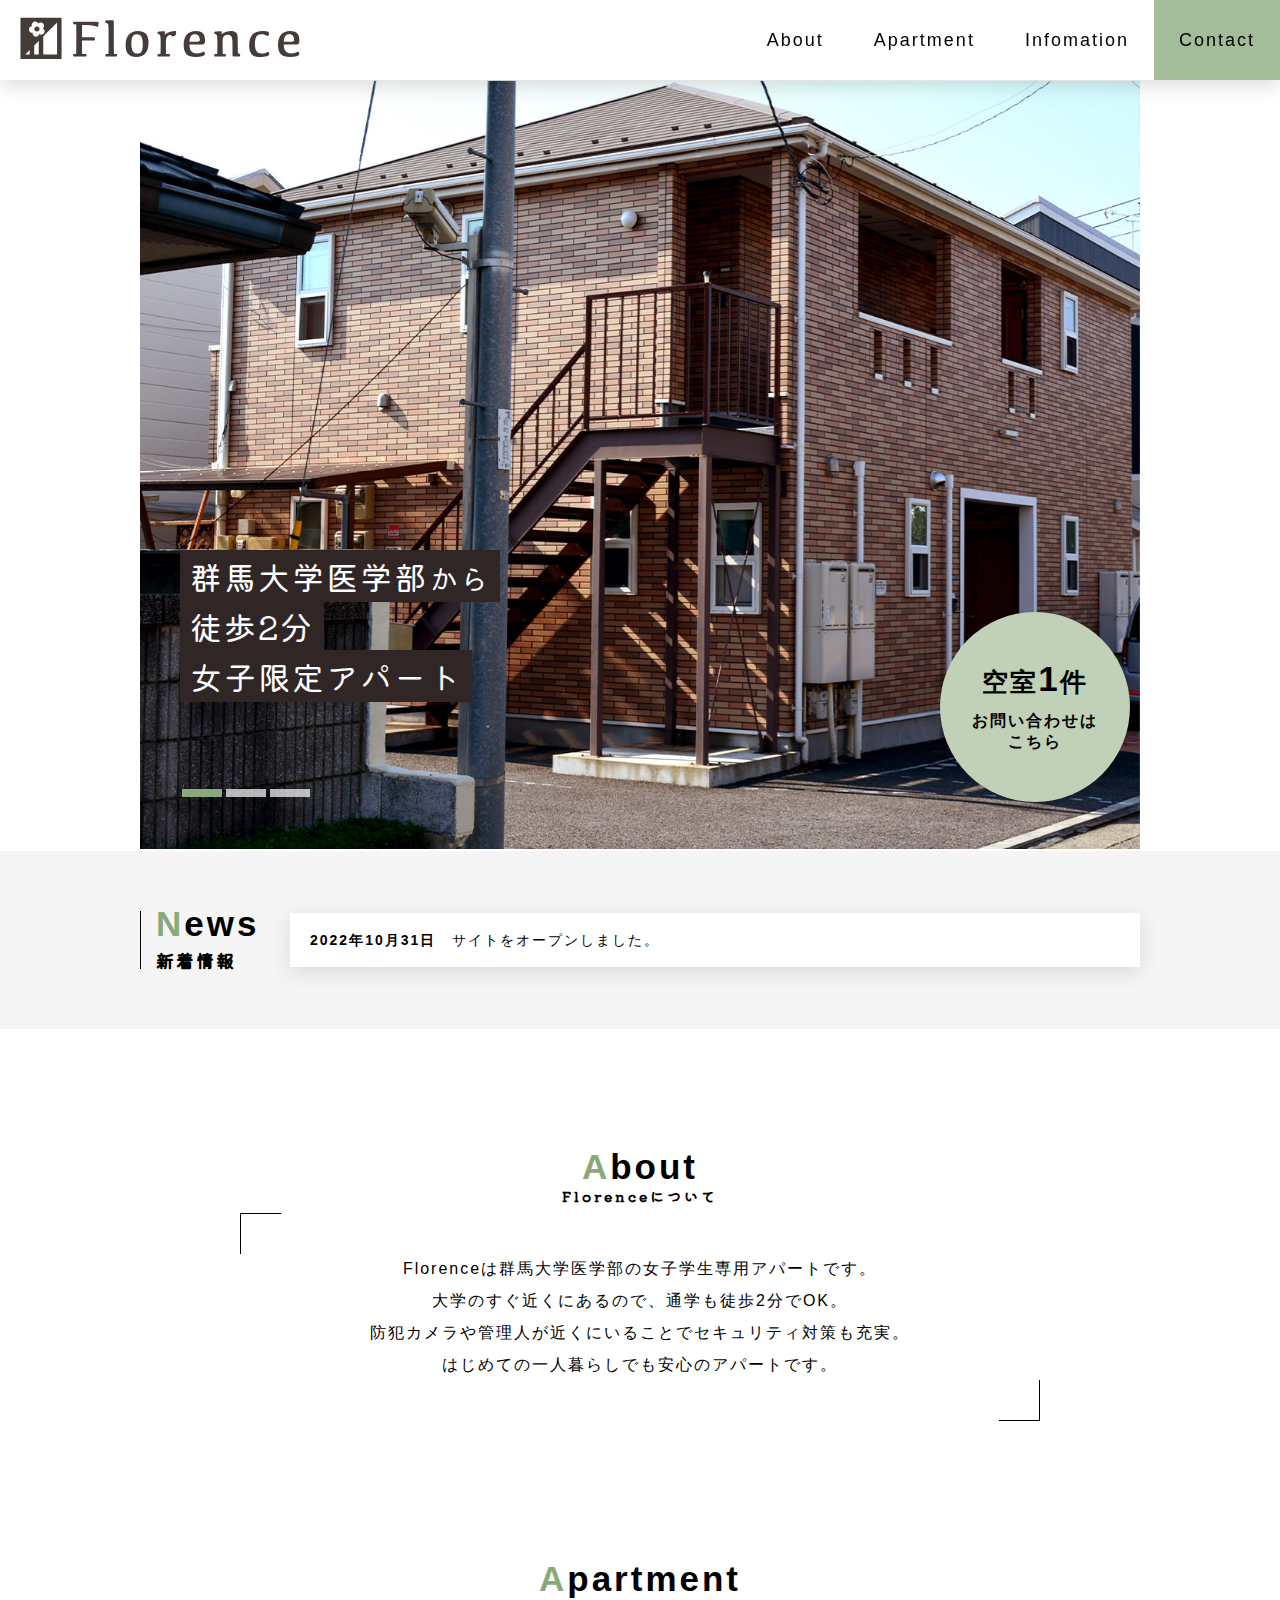
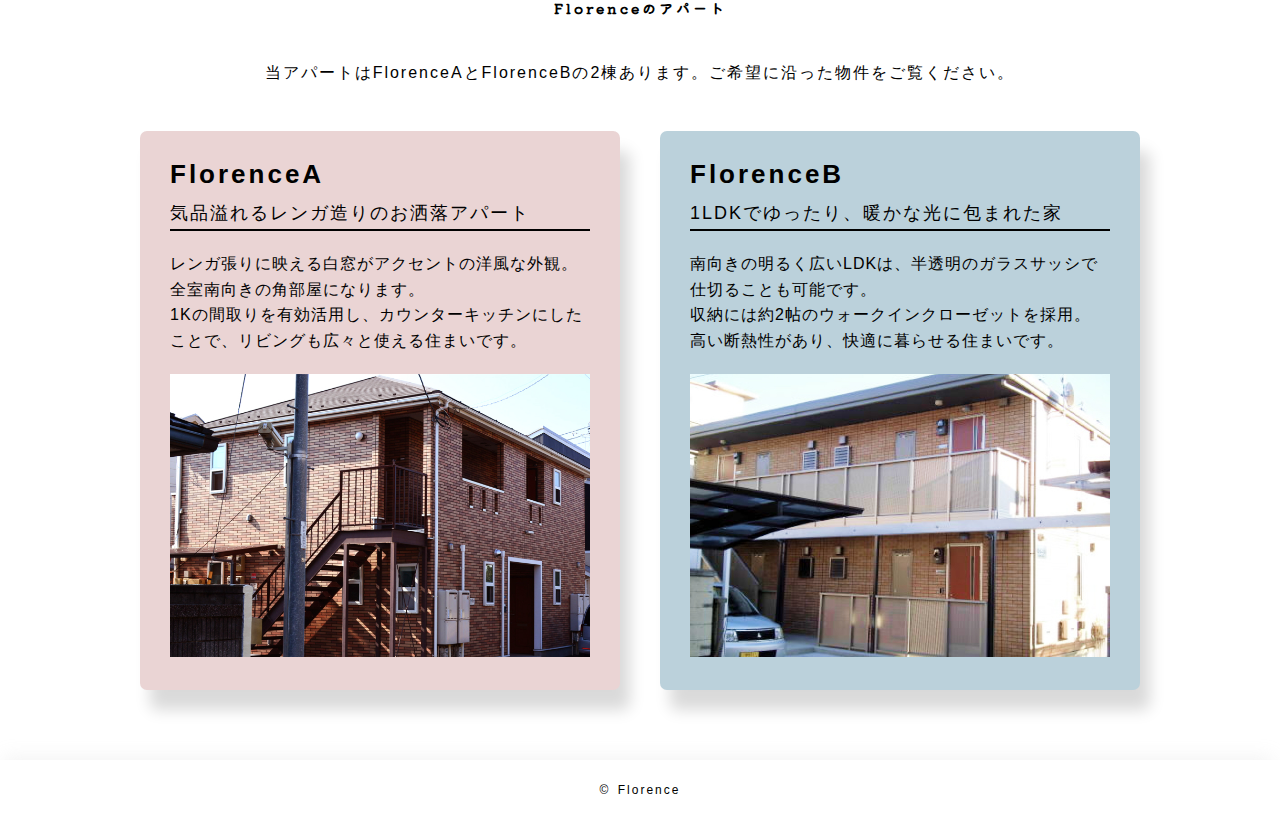
==== index.html @ a1584eed "Merge branch 'main' into issues-38_mainvisial_mobile" ====
<!DOCTYPE html>
<html lang="ja">
  <head>
    <link
      href="https://fonts.googleapis.com/css2?family=Kiwi+Maru:wght@300&display=swap"
      rel="stylesheet"
    />
    <meta charset="UTF-8" />
    <meta http-equiv="X-UA-Compatible" content="IE=edge" />
    <meta name="viewport" content="width=device-width, initial-scale=1.0" />
    <title>Florence</title>
    <link
      rel="stylesheet"
      href="https://cdn.jsdelivr.net/npm/swiper@8/swiper-bundle.min.css"
    />
    <link rel="stylesheet" href="src/css/style.css" />
  </head>

  <body>
    <header class="header">
      <div class="header__logo">
        <a href="#">
          <img
            class="header__pc-logo"
            src="src/img/Florence_logo.svg"
            alt="Florence"
          />
          <img
            class="header__mobile-logo"
            src="src/img/Florence_logo_mobile.svg"
            alt="Florence"
          />
        </a>
      </div>
      <nav class="navigation">
        <ul class="navigation__card">
          <li class="navigation__item">
            <a class="navigation__link" href="#about">About</a>
          </li>
          <li class="navigation__item">
            <a class="navigation__link" href="#apartment">Apartment</a>
          </li>
          <li class="navigation__item">
            <a class="navigation__link" href="#infomation">Infomation</a>
          </li>
          <li class="navigation__item">
            <a class="navigation__link" href="#contact">Contact</a>
          </li>
        </ul>
        <button class="navigation__button">
          <span class="navigation__button-line"></span>
          <span class="navigation__button-line"></span>
          <span class="navigation__button-line"></span>
        </button>
      </nav>
    </header>
    <div class="menu__background"></div>

    <main>
      <div class="swiper inner">
        <div class="swiper-wrapper">
          <div class="swiper-slide">
            <img src="src/img/florenceA_main.jpg" alt="" />
          </div>
          <div class="swiper-slide">
            <img src="src/img/florenceB_main.jpg" alt="" />
          </div>
          <div class="swiper-slide">
            <img src="src/img/florenceA_main2.jpg" alt="" />
          </div>
          <div class="swiper-catchphrase__wrapper">
            <p class="swiper-catchphrase">
              群馬大学医学部<span class="swiper-catchphrase__small">から</span>
            </p>
            <p class="swiper-catchphrase">徒歩2分</p>
            <p class="swiper-catchphrase">女子限定アパート</p>
          </div>
          <div class="swiper-pagination"></div>
          <div class="swiper-vacancy">
            <div class="swiper-vacancy__text">
              空室<span class="swiper-vacancy__number">1</span>件
            </div>
            <div class="swiper-vacancy__contact">
              お問い合わせは<br class="swiper-vacancy__contact--mobile" />こちら
            </div>
          </div>
        </div>
      </div>
      <div class="news">
        <div class="inner news__box">
          <div class="news-title">
            <h2 class="news-title__main">
              <span class="news-title__head">N</span>ews
            </h2>
            <h3 class="news-title__second">新着情報</h3>
          </div>
          <div class="news__card">
            <span class="news__data">2022年10月31日</span>
            <span class="news__content">サイトをオープンしました。</span>
          </div>
        </div>
      </div>
      <div class="about">
        <div class="inner">
          <div class="title">
            <h2 class="title__main">
              <span class="title__main--head">A</span>bout
            </h2>
            <h3 class="title__sub">Florenceについて</h3>
          </div>
          <div class="about__frame">
            <p class="about__lead">
              Florenceは群馬大学医学部の女子学生専用アパートです。<br />
              大学のすぐ近くにあるので、通学も徒歩2分でOK。<br />
              防犯カメラや管理人が近くにいることでセキュリティ対策も充実。<br />
              はじめての一人暮らしでも安心のアパートです。
            </p>
            <span class="about__frame-deco"></span>
            <span class="about__frame-deco"></span>
          </div>
        </div>
      </div>
      <div class="apartment">
        <div class="inner">
          <div class="title">
            <h2 class="title__main">
              <span class="title__main--head">A</span>partment
            </h2>
            <h3 class="title__sub">Florenceのアパート</h3>
          </div>
          <div class="apartment__lead">
            当アパートはFlorenceAとFlorenceBの2棟あります。ご希望に沿った物件をご覧ください。
          </div>
          <div class="apartment__wrap">
            <a class="apartment__link" href="./FlorenceA">
              <div class="apartment__card--florenceA">
                <h2 class="apartment__title">FlorenceA</h2>
                <p class="apartment__catchphrase">
                  気品溢れるレンガ造りのお洒落アパート
                </p>
                <p class="apartment__text">
                  レンガ張りに映える白窓がアクセントの洋風な外観。<br />
                  全室南向きの角部屋になります。<br />
                  1Kの間取りを有効活用し、カウンターキッチンにしたことで、リビングも広々と使える住まいです。
                </p>
                <div class="apartment__img">
                  <img src="src/img/Florence_apartmentA.jpg" alt="" />
                </div>
              </div>
            </a>
            <a class="apartment__link" href="./FlorenceB">
              <div class="apartment__card--florenceB">
                <h2 class="apartment__title">FlorenceB</h2>
                <p class="apartment__catchphrase">
                  1LDKでゆったり、暖かな光に包まれた家
                </p>
                <p class="apartment__text">
                  南向きの明るく広いLDKは、半透明のガラスサッシで仕切ることも可能です。<br />
                  収納には約2帖のウォークインクローゼットを採用。<br />
                  高い断熱性があり、快適に暮らせる住まいです。
                </p>
                <div class="apartment__img">
                  <img src="src/img/Florence_apartmentB.jpg" alt="" />
                </div>
              </div>
            </a>
          </div>
        </div>
      </div>
    </main>

    <footer class="footer">
      <p class="footer__copyright">
        <span class="footer__icon">&copy;</span>
        Florence
      </p>
    </footer>
    <script src="https://ajax.googleapis.com/ajax/libs/jquery/3.6.1/jquery.min.js"></script>
    <script src="https://cdn.jsdelivr.net/npm/swiper@8/swiper-bundle.min.js"></script>
    <script src="src/js/style.js"></script>
  </body>
</html>
---- src/css/style.css ----
abbr,address,article,aside,audio,b,blockquote,body,canvas,caption,cite,code,dd,del,details,dfn,div,dl,dt,em,fieldset,figcaption,figure,footer,form,h1,h2,h3,h4,h5,h6,header,hgroup,html,i,iframe,img,ins,kbd,label,legend,li,mark,menu,nav,object,ol,p,pre,q,samp,section,small,span,strong,sub,summary,sup,table,tbody,td,tfoot,th,thead,time,tr,ul,var,video{margin:0;padding:0;border:0;outline:0;font-size:100%;vertical-align:baseline;background:transparent}body{line-height:1}article,aside,details,figcaption,figure,footer,header,hgroup,menu,nav,section{display:block}nav ul{list-style:none}blockquote,q{quotes:none}blockquote:after,blockquote:before,q:after,q:before{content:"";content:none}a{margin:0;padding:0;font-size:100%;vertical-align:baseline;background:transparent;text-decoration:none}button{background-color:transparent;border:none;cursor:pointer;outline:none;padding:0;-webkit-appearance:none;-moz-appearance:none;appearance:none}ins{background-color:#ff9;color:#000;text-decoration:none}mark{background-color:#ff9;color:#000;font-style:italic;font-weight:bold}del{text-decoration:line-through}abbr[title],dfn[title]{border-bottom:1px dotted;cursor:help}table{border-collapse:collapse;border-spacing:0}hr{display:block;height:1px;border:0;border-top:1px solid #cccccc;margin:1em 0;padding:0}input,select{vertical-align:middle}body{font-family:"Noto Sans JP",sans-serif;letter-spacing:2px}.inner{margin-left:auto;margin-right:auto;width:1000px}@media screen and (max-width:768px){.inner{width:100%;-webkit-box-sizing:border-box;box-sizing:border-box;padding:0 15px}}.inner{margin-left:auto;margin-right:auto;width:1000px}@media screen and (max-width:768px){.inner{width:100%;-webkit-box-sizing:border-box;box-sizing:border-box;padding:0 15px}}.footer{font-family:"Roboto",sans-serif;display:-webkit-box;display:-ms-flexbox;display:flex;-webkit-box-pack:center;-ms-flex-pack:center;justify-content:center;-webkit-box-align:center;-ms-flex-align:center;align-items:center;height:60px;font-size:12px;-webkit-box-shadow:-2px -7px 20px -5px rgba(189,189,189,0.2);box-shadow:-2px -7px 20px -5px rgba(189,189,189,0.2)}.footer__copyright{background:#ffffff}.footer__icon{margin-right:2px}.header{position:sticky;top:0;z-index:9999;height:80px;width:100%;-webkit-box-shadow:0 5px 20px 0 rgba(0,0,0,0.1490196078);box-shadow:0 5px 20px 0 rgba(0,0,0,0.1490196078);background:#ffffff;display:-webkit-box;display:-ms-flexbox;display:flex;-webkit-box-align:center;-ms-flex-align:center;align-items:center;-webkit-box-pack:justify;-ms-flex-pack:justify;justify-content:space-between}.header__logo{margin-left:20px;cursor:pointer}.header__logo img{width:280px}.header__mobile-logo{display:none}@media screen and (max-width:768px){.header__pc-logo{display:none}.header__mobile-logo{display:block}.header__logo{margin-left:20px}.header__logo a{width:unset}.header__logo .header__mobile-logo{width:45px}}.navigation{height:100%}.navigation__card{height:100%;display:-webkit-box;display:-ms-flexbox;display:flex}.navigation__item:last-of-type{background:#a4bd99;-webkit-transition:all 0.3s ease;transition:all 0.3s ease}.navigation__item:last-of-type:hover{background:#7b9f6b;-webkit-transition:all 0.3s ease;transition:all 0.3s ease}.navigation__link{position:relative;color:#000000;font-family:"kefa",sans-serif;font-size:18px;height:100%;padding:0 25px;display:-webkit-box;display:-ms-flexbox;display:flex;-webkit-box-pack:center;-ms-flex-pack:center;justify-content:center;-webkit-box-align:center;-ms-flex-align:center;align-items:center}.navigation__link:last-of-type{-webkit-transition:all 0.3s ease;transition:all 0.3s ease}.navigation__link:last-of-type:after{border-bottom:1px solid #000000;content:"";position:absolute;top:58px;left:50%;-webkit-transform:translate(-50%,-50%);transform:translate(-50%,-50%);-webkit-transition:all 0.3s ease;transition:all 0.3s ease;width:0px}.navigation__link:hover:after{width:40px}@media screen and (max-width:768px){.navigation{height:unset}.navigation__button{display:block}.navigation{height:30px;margin-right:20px}.open .navigation{height:100%;width:200px}.navigation{display:block}.navigation__button-line{background:#000000;display:block;height:2px;width:30px;-webkit-transition:all 0.3s ease;transition:all 0.3s ease}.navigation__button-line:nth-of-type(2){margin-top:10px}.navigation__button-line:nth-of-type(3){margin-top:10px}.open .navigation__button-line:first-of-type{-webkit-transform:translateY(10px) rotate(-45deg);transform:translateY(10px) rotate(-45deg)}.open .navigation__button-line:nth-of-type(2){opacity:0}.open .navigation__button-line:nth-of-type(3){-webkit-transform:translateY(-13px) rotate(45deg);transform:translateY(-13px) rotate(45deg)}.navigation__card{position:fixed;top:0;right:0;background:#ffffff;display:block;-webkit-transform:translateX(100%);transform:translateX(100%);-webkit-transition:all 0.3s ease;transition:all 0.3s ease;height:100%}.open .navigation__card{-webkit-transform:translateX(0);transform:translateX(0);-webkit-transition:all 0.3s ease;transition:all 0.3s ease}.navigation__link{background:#ffffff;font-size:14px;font-weight:bold;line-height:20px;width:140px;height:50px;text-align:left}.navigation__link:last-of-type:after{display:none}.navigation__item:first-of-type{padding-top:60px}}.about{text-align:center;padding:120px 0 70px}.about__lead{font-family:"Noto Sans JP",sans-serif;font-size:16px;line-height:1.8;line-height:2;letter-spacing:2px;font-weight:300}.about__frame{position:relative;width:800px;margin:0 auto;padding:40px 0;margin-top:10px}.about__frame-deco{position:absolute;width:40px;height:40px}.about__frame-deco:first-of-type{top:0;left:0;border-top:1px solid;border-left:1px solid}.about__frame-deco:nth-of-type(2){bottom:0;right:0;border-bottom:1px solid;border-right:1px solid}.apartment{padding:70px 0}.apartment__lead{text-align:center;margin:50px 0;letter-spacing:2px}.apartment__wrap{display:-webkit-box;display:-ms-flexbox;display:flex;-webkit-box-pack:justify;-ms-flex-pack:justify;justify-content:space-between}.apartment__link{color:unset}.apartment__card{width:420px;padding:30px;border-radius:7px;-webkit-box-shadow:10px 20px 15px rgba(0,0,0,0.1490196078);box-shadow:10px 20px 15px rgba(0,0,0,0.1490196078);-webkit-transition:all 0.3s ease;transition:all 0.3s ease}.apartment__card:hover{-webkit-transform:translate(5px,5px);transform:translate(5px,5px);-webkit-box-shadow:unset;box-shadow:unset;-webkit-transition:all 0.3s ease;transition:all 0.3s ease}.apartment__card--florenceA{background:#ead4d4;width:420px;padding:30px;border-radius:7px;-webkit-box-shadow:10px 20px 15px rgba(0,0,0,0.1490196078);box-shadow:10px 20px 15px rgba(0,0,0,0.1490196078);-webkit-transition:all 0.3s ease;transition:all 0.3s ease}.apartment__card--florenceA:hover{-webkit-transform:translate(5px,5px);transform:translate(5px,5px);-webkit-box-shadow:unset;box-shadow:unset;-webkit-transition:all 0.3s ease;transition:all 0.3s ease}.apartment__card--florenceB{background:#bbd1db;width:420px;padding:30px;border-radius:7px;-webkit-box-shadow:10px 20px 15px rgba(0,0,0,0.1490196078);box-shadow:10px 20px 15px rgba(0,0,0,0.1490196078);-webkit-transition:all 0.3s ease;transition:all 0.3s ease}.apartment__card--florenceB:hover{-webkit-transform:translate(5px,5px);transform:translate(5px,5px);-webkit-box-shadow:unset;box-shadow:unset;-webkit-transition:all 0.3s ease;transition:all 0.3s ease}.apartment__title{font-family:"kefa",sans-serif;font-size:26px;letter-spacing:3px}.apartment__text{padding:20px 0;line-height:1.6;letter-spacing:1px}.apartment__catchphrase{font-size:18px;margin-top:10px;border-bottom:2px solid;line-height:2rem}.apartment__img img{width:100%}.news{background:whitesmoke;margin-top:-51px;padding:60px 0px}.news__box{display:-webkit-box;display:-ms-flexbox;display:flex;-webkit-box-align:center;-ms-flex-align:center;align-items:center;-webkit-box-pack:justify;-ms-flex-pack:justify;justify-content:space-between}.news__card{background:#ffffff;-webkit-box-shadow:0 5px 20px 0 #d9d9d9;box-shadow:0 5px 20px 0 #d9d9d9;padding:20px;width:810px;font-size:14px}.news__data{font-weight:bold}.news__content{margin-left:10px}@media screen and (max-width:768px){.news__box{-webkit-box-orient:vertical;-webkit-box-direction:normal;-ms-flex-direction:column;flex-direction:column;-webkit-box-align:unset;-ms-flex-align:unset;align-items:unset}.news__card{display:-webkit-box;display:-ms-flexbox;display:flex;-webkit-box-orient:vertical;-webkit-box-direction:normal;-ms-flex-direction:column;flex-direction:column;padding:20px;margin-top:20px;width:unset;font-size:14px}.news__content{margin-left:0px;margin-top:10px}}.news-title{border-left:1px solid}.news-title__main{font-family:"kefa",sans-serif;font-size:35px;letter-spacing:3px;margin-top:-5px;margin-left:15px}.news-title__head{color:#88a97a}.news-title__second{font-family:"Kiwi Maru",sans-serif;font-size:18px;margin-top:10px;margin-left:15px}@media screen and (max-width:768px){.news-title__main{font-size:28px}.news-title__second{font-size:16px;margin-top:5px}}.swiper-slide img{width:100%}.swiper-wrapper{margin-bottom:50px}.swiper-catchphrase{position:absolute;left:40px;font-family:"Kiwi Maru",sans-serif;font-size:32px;z-index:5;color:#ffffff;background:#312626;padding:10px}.swiper-catchphrase__small{font-size:28px;margin-left:2px}.swiper-catchphrase:first-of-type{bottom:250px}.swiper-catchphrase:nth-of-type(2){bottom:200px}.swiper-catchphrase:nth-of-type(3){bottom:150px}.swiper-pagination{position:absolute;bottom:50px!important;left:40px!important;width:unset!important}.swiper-pagination-bullet{width:40px;border-radius:0;background:#ffffff;opacity:0.7}.swiper-pagination-bullet-active{width:40px;border-radius:0;background:#88a97a;opacity:1}.swiper-pagination-bullet{margin:2px!important}@media screen and (max-width:768px){.swiper{width:100%}.swiper img{width:100%}.swiper-catchphrase{left:10px;font-size:22px}.swiper-catchphrase__small{font-size:18px}.swiper-catchphrase:first-of-type{bottom:86px}.swiper-catchphrase:nth-of-type(2){bottom:48px}.swiper-catchphrase:nth-of-type(3){bottom:10px}.swiper-pagination{bottom:-30px!important;left:10px!important}.swiper-pagination-bullet{background:#bdbdbd;opacity:0.7}.swiper-pagination-bullet-active{background:#88a97a;opacity:1}}.swiper-vacancy{font-size:26px;font-weight:700;position:absolute;bottom:50px;right:10px;width:190px;height:190px;background:#c0d1b8;border-radius:100px;z-index:5;display:-webkit-box;display:-ms-flexbox;display:flex;-webkit-box-orient:vertical;-webkit-box-direction:normal;-ms-flex-direction:column;flex-direction:column;-webkit-box-align:center;-ms-flex-align:center;align-items:center;-webkit-box-pack:center;-ms-flex-pack:center;justify-content:center;-webkit-box-sizing:border-box;box-sizing:border-box}.swiper-vacancy__number{font-size:35px}.swiper-vacancy__contact{font-size:16px;text-align:center;margin-top:15px;line-height:1.3}@media screen and (max-width:768px){.swiper-vacancy{font-size:16px;bottom:-50px;right:10px;width:120px;height:120px;padding:15px}.swiper-vacancy__number{font-size:26px}.swiper-vacancy__contact{font-size:12px;margin-top:10px}.swiper-vacancy__contact--mobile{display:none}}@media screen and (max-width:768px){.menu__background{background:rgba(0,0,0,0.5647058824);position:fixed;bottom:0;left:0;right:0;top:0;-webkit-transition:all 0.3s ease;transition:all 0.3s ease;opacity:0;z-index:10}.open.menu__background{opacity:1}}.title{font-family:"kefa",sans-serif;letter-spacing:3px;font-weight:700;text-align:center}.title__main{font-size:35px}.title__main--head{color:#88a97a}.title__sub{font-family:"Kiwi Maru",sans-serif;font-size:14px;margin-top:5px}@media screen and (max-width:768px){.title__main{font-size:28px}.title__sub{font-size:12px}}
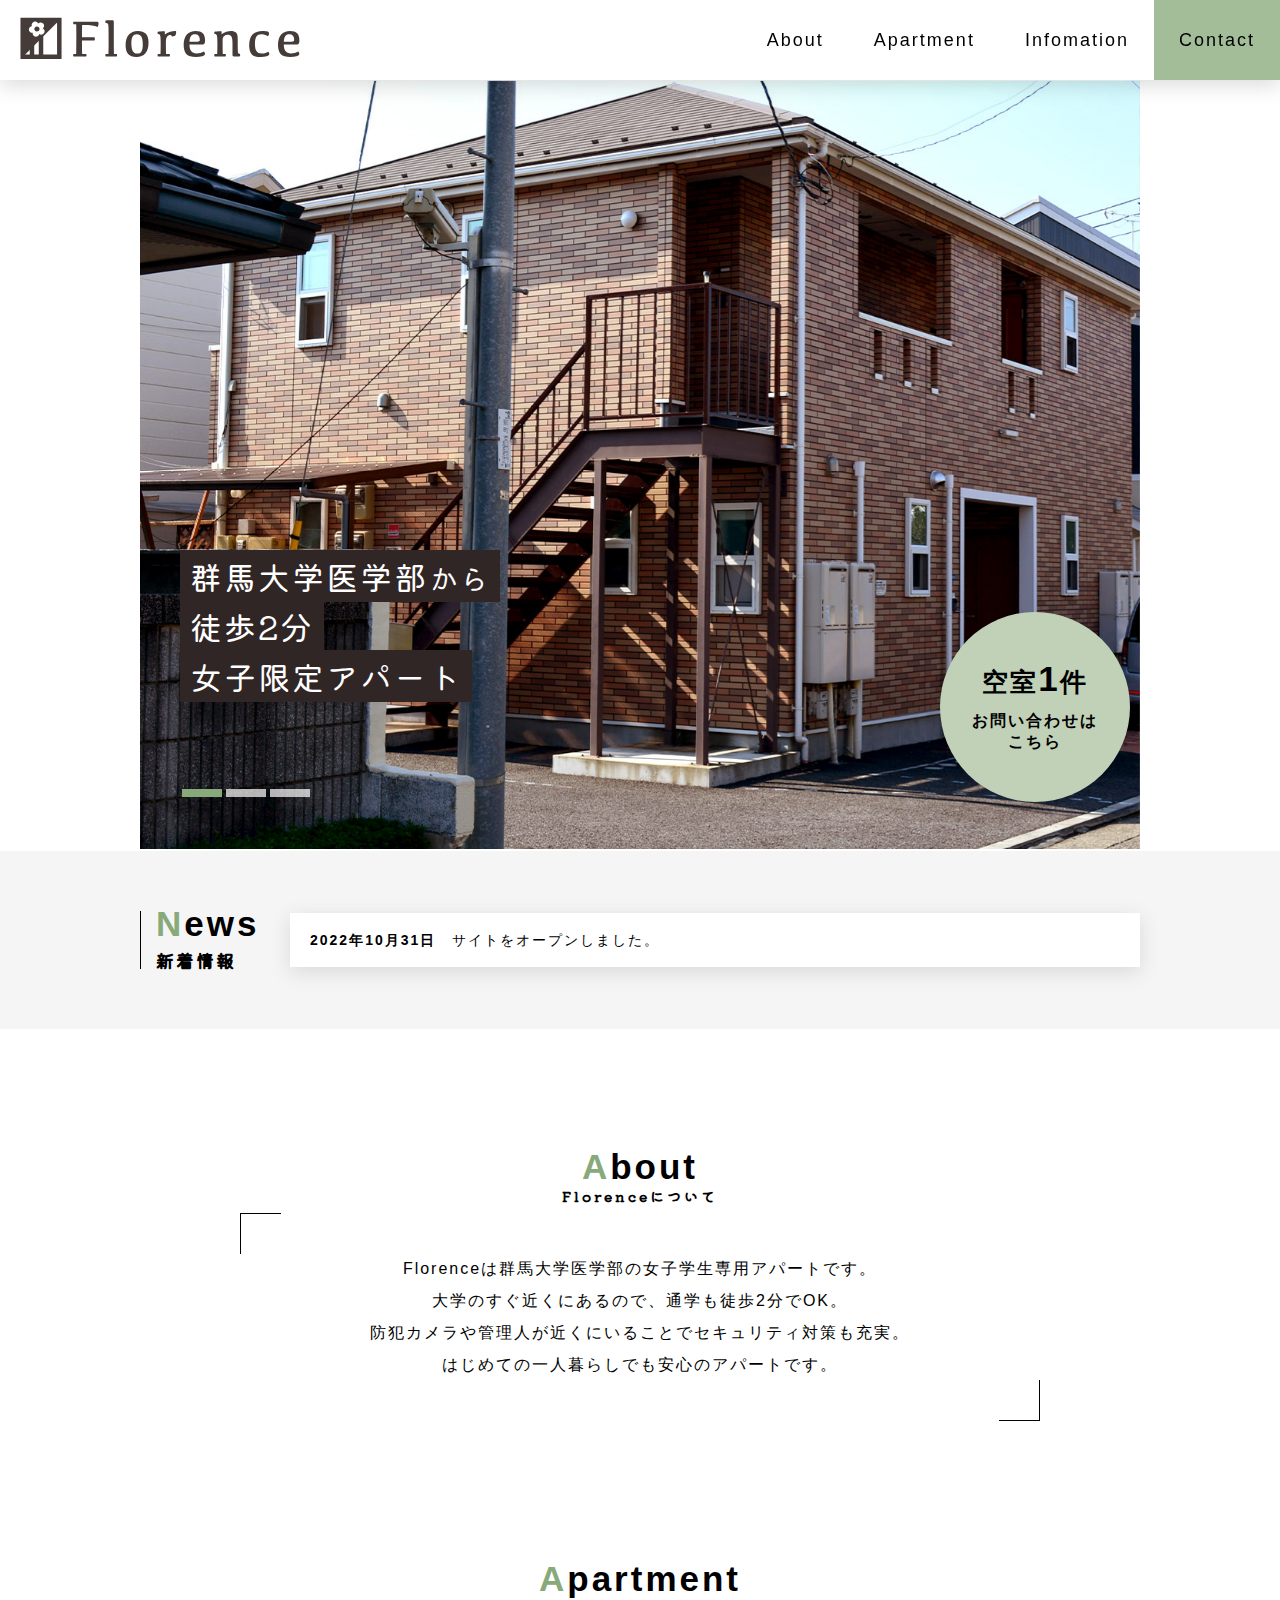
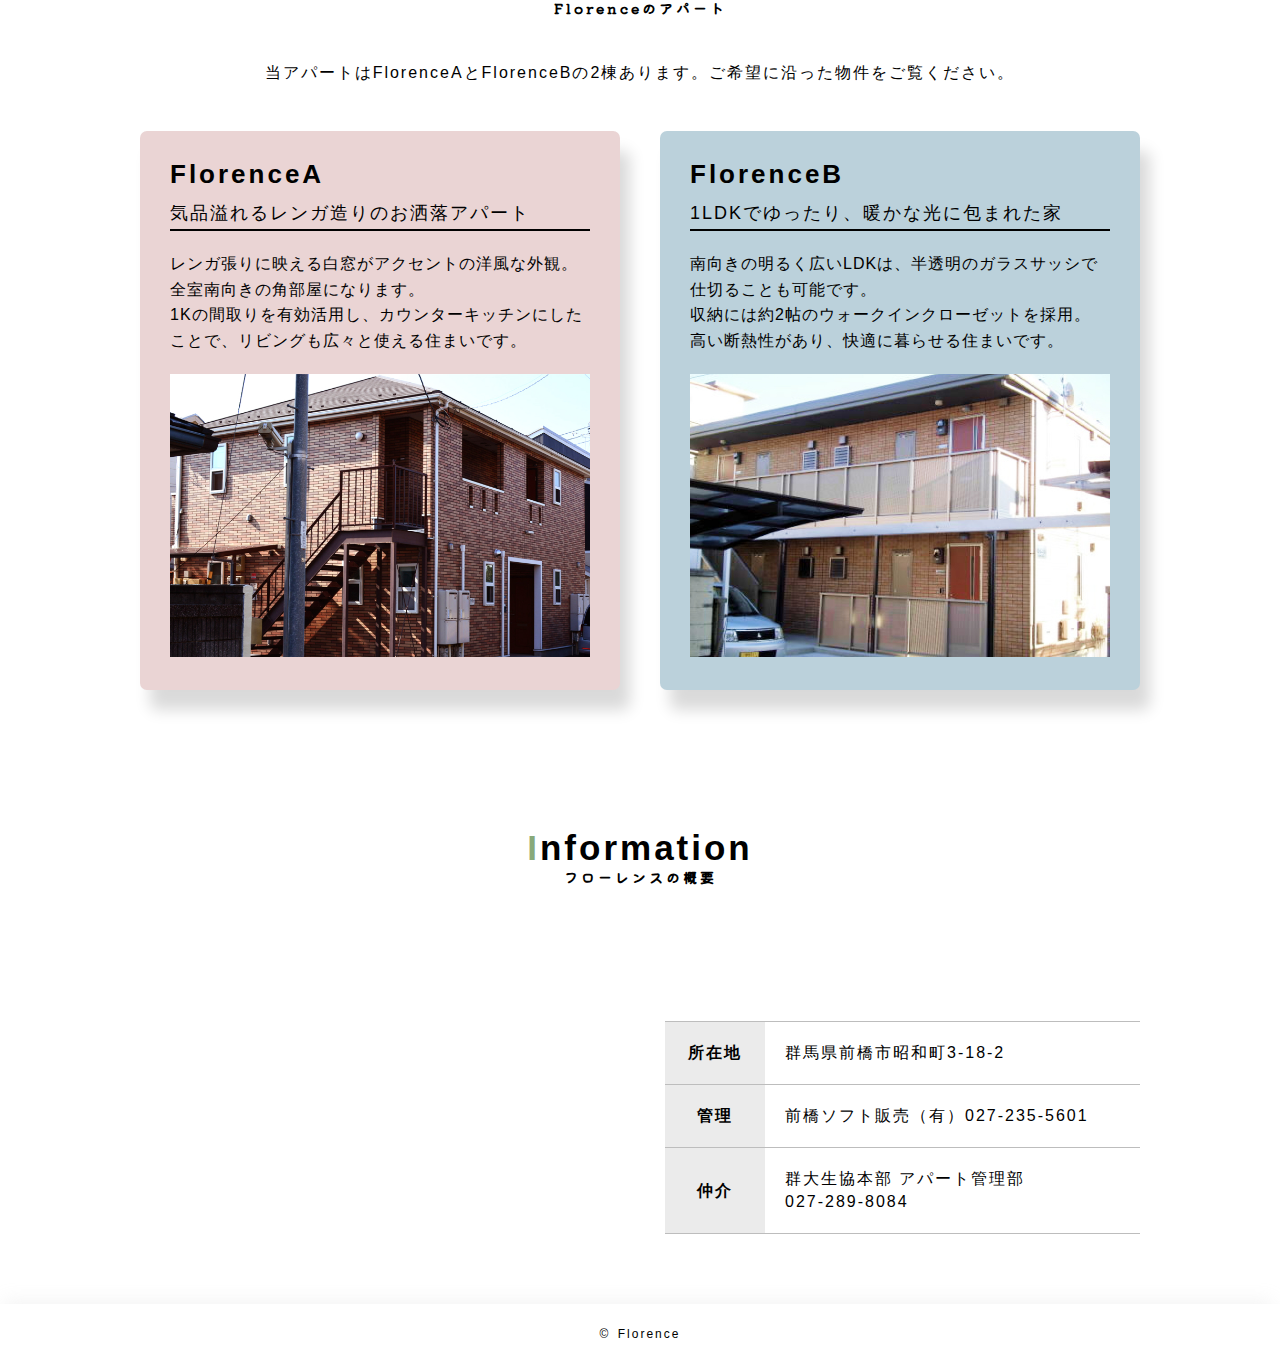
==== commit 9366bb70: "Merge branch 'main' into issues-34_infomation" ====
--- a/index.html
+++ b/index.html
@@ -129,7 +129,9 @@
             <h3 class="title__sub">Florenceのアパート</h3>
           </div>
           <div class="apartment__lead">
-            当アパートはFlorenceAとFlorenceBの2棟あります。ご希望に沿った物件をご覧ください。
+            当アパートはFlorenceAとFlorenceBの2棟あります。<br
+              class="apartment__blank"
+            />ご希望に沿った物件をご覧ください。
           </div>
           <div class="apartment__wrap">
             <a class="apartment__link" href="./FlorenceA">
@@ -164,6 +166,40 @@
                 </div>
               </div>
             </a>
+          </div>
+        </div>
+      </div>
+      <div class="infomation">
+        <div class="inner">
+          <div class="title">
+            <h2 class="title__main">
+              <span class="title__main--head">I</span>nformation
+            </h2>
+            <h3 class="title__sub">フローレンスの概要</h3>
+          </div>
+          <div class="infomation__wrap">
+            <iframe
+              class="infomation__map"
+              src="https://www.google.com/maps/embed?pb=!1m18!1m12!1m3!1d200.6966924166158!2d139.06132260520812!3d36.40563667716561!2m3!1f0!2f0!3f0!3m2!1i1024!2i768!4f13.1!3m3!1m2!1s0x601ef341fe35128b%3A0x1fdedfeb2cad691!2z44CSMzcxLTAwMzQg576k6aas55yM5YmN5qmL5biC5pit5ZKM55S677yT5LiB55uu77yR77yY4oiS77yR77yS!5e0!3m2!1sja!2sjp!4v1665762542159!5m2!1sja!2sjp"
+            ></iframe>
+            <table class="infomation__table">
+              <tr class="infomation__row">
+                <th class="infomation__header">所在地</th>
+                <td class="infomation__data">群馬県前橋市昭和町3-18-2</td>
+              </tr>
+              <tr class="infomation__row">
+                <th class="infomation__header">管理</th>
+                <td class="infomation__data">
+                  前橋ソフト販売（有）027-235-5601
+                </td>
+              </tr>
+              <tr class="infomation__row">
+                <th class="infomation__header">仲介</th>
+                <td class="infomation__data">
+                  群大生協本部 アパート管理部<br />027-289-8084
+                </td>
+              </tr>
+            </table>
           </div>
         </div>
       </div>
--- a/src/css/style.css
+++ b/src/css/style.css
@@ -1 +1 @@
-abbr,address,article,aside,audio,b,blockquote,body,canvas,caption,cite,code,dd,del,details,dfn,div,dl,dt,em,fieldset,figcaption,figure,footer,form,h1,h2,h3,h4,h5,h6,header,hgroup,html,i,iframe,img,ins,kbd,label,legend,li,mark,menu,nav,object,ol,p,pre,q,samp,section,small,span,strong,sub,summary,sup,table,tbody,td,tfoot,th,thead,time,tr,ul,var,video{margin:0;padding:0;border:0;outline:0;font-size:100%;vertical-align:baseline;background:transparent}body{line-height:1}article,aside,details,figcaption,figure,footer,header,hgroup,menu,nav,section{display:block}nav ul{list-style:none}blockquote,q{quotes:none}blockquote:after,blockquote:before,q:after,q:before{content:"";content:none}a{margin:0;padding:0;font-size:100%;vertical-align:baseline;background:transparent;text-decoration:none}button{background-color:transparent;border:none;cursor:pointer;outline:none;padding:0;-webkit-appearance:none;-moz-appearance:none;appearance:none}ins{background-color:#ff9;color:#000;text-decoration:none}mark{background-color:#ff9;color:#000;font-style:italic;font-weight:bold}del{text-decoration:line-through}abbr[title],dfn[title]{border-bottom:1px dotted;cursor:help}table{border-collapse:collapse;border-spacing:0}hr{display:block;height:1px;border:0;border-top:1px solid #cccccc;margin:1em 0;padding:0}input,select{vertical-align:middle}body{font-family:"Noto Sans JP",sans-serif;letter-spacing:2px}.inner{margin-left:auto;margin-right:auto;width:1000px}@media screen and (max-width:768px){.inner{width:100%;-webkit-box-sizing:border-box;box-sizing:border-box;padding:0 15px}}.inner{margin-left:auto;margin-right:auto;width:1000px}@media screen and (max-width:768px){.inner{width:100%;-webkit-box-sizing:border-box;box-sizing:border-box;padding:0 15px}}.footer{font-family:"Roboto",sans-serif;display:-webkit-box;display:-ms-flexbox;display:flex;-webkit-box-pack:center;-ms-flex-pack:center;justify-content:center;-webkit-box-align:center;-ms-flex-align:center;align-items:center;height:60px;font-size:12px;-webkit-box-shadow:-2px -7px 20px -5px rgba(189,189,189,0.2);box-shadow:-2px -7px 20px -5px rgba(189,189,189,0.2)}.footer__copyright{background:#ffffff}.footer__icon{margin-right:2px}.header{position:sticky;top:0;z-index:9999;height:80px;width:100%;-webkit-box-shadow:0 5px 20px 0 rgba(0,0,0,0.1490196078);box-shadow:0 5px 20px 0 rgba(0,0,0,0.1490196078);background:#ffffff;display:-webkit-box;display:-ms-flexbox;display:flex;-webkit-box-align:center;-ms-flex-align:center;align-items:center;-webkit-box-pack:justify;-ms-flex-pack:justify;justify-content:space-between}.header__logo{margin-left:20px;cursor:pointer}.header__logo img{width:280px}.header__mobile-logo{display:none}@media screen and (max-width:768px){.header__pc-logo{display:none}.header__mobile-logo{display:block}.header__logo{margin-left:20px}.header__logo a{width:unset}.header__logo .header__mobile-logo{width:45px}}.navigation{height:100%}.navigation__card{height:100%;display:-webkit-box;display:-ms-flexbox;display:flex}.navigation__item:last-of-type{background:#a4bd99;-webkit-transition:all 0.3s ease;transition:all 0.3s ease}.navigation__item:last-of-type:hover{background:#7b9f6b;-webkit-transition:all 0.3s ease;transition:all 0.3s ease}.navigation__link{position:relative;color:#000000;font-family:"kefa",sans-serif;font-size:18px;height:100%;padding:0 25px;display:-webkit-box;display:-ms-flexbox;display:flex;-webkit-box-pack:center;-ms-flex-pack:center;justify-content:center;-webkit-box-align:center;-ms-flex-align:center;align-items:center}.navigation__link:last-of-type{-webkit-transition:all 0.3s ease;transition:all 0.3s ease}.navigation__link:last-of-type:after{border-bottom:1px solid #000000;content:"";position:absolute;top:58px;left:50%;-webkit-transform:translate(-50%,-50%);transform:translate(-50%,-50%);-webkit-transition:all 0.3s ease;transition:all 0.3s ease;width:0px}.navigation__link:hover:after{width:40px}@media screen and (max-width:768px){.navigation{height:unset}.navigation__button{display:block}.navigation{height:30px;margin-right:20px}.open .navigation{height:100%;width:200px}.navigation{display:block}.navigation__button-line{background:#000000;display:block;height:2px;width:30px;-webkit-transition:all 0.3s ease;transition:all 0.3s ease}.navigation__button-line:nth-of-type(2){margin-top:10px}.navigation__button-line:nth-of-type(3){margin-top:10px}.open .navigation__button-line:first-of-type{-webkit-transform:translateY(10px) rotate(-45deg);transform:translateY(10px) rotate(-45deg)}.open .navigation__button-line:nth-of-type(2){opacity:0}.open .navigation__button-line:nth-of-type(3){-webkit-transform:translateY(-13px) rotate(45deg);transform:translateY(-13px) rotate(45deg)}.navigation__card{position:fixed;top:0;right:0;background:#ffffff;display:block;-webkit-transform:translateX(100%);transform:translateX(100%);-webkit-transition:all 0.3s ease;transition:all 0.3s ease;height:100%}.open .navigation__card{-webkit-transform:translateX(0);transform:translateX(0);-webkit-transition:all 0.3s ease;transition:all 0.3s ease}.navigation__link{background:#ffffff;font-size:14px;font-weight:bold;line-height:20px;width:140px;height:50px;text-align:left}.navigation__link:last-of-type:after{display:none}.navigation__item:first-of-type{padding-top:60px}}.about{text-align:center;padding:120px 0 70px}.about__lead{font-family:"Noto Sans JP",sans-serif;font-size:16px;line-height:1.8;line-height:2;letter-spacing:2px;font-weight:300}.about__frame{position:relative;width:800px;margin:0 auto;padding:40px 0;margin-top:10px}.about__frame-deco{position:absolute;width:40px;height:40px}.about__frame-deco:first-of-type{top:0;left:0;border-top:1px solid;border-left:1px solid}.about__frame-deco:nth-of-type(2){bottom:0;right:0;border-bottom:1px solid;border-right:1px solid}.apartment{padding:70px 0}.apartment__lead{text-align:center;margin:50px 0;letter-spacing:2px}.apartment__wrap{display:-webkit-box;display:-ms-flexbox;display:flex;-webkit-box-pack:justify;-ms-flex-pack:justify;justify-content:space-between}.apartment__link{color:unset}.apartment__card{width:420px;padding:30px;border-radius:7px;-webkit-box-shadow:10px 20px 15px rgba(0,0,0,0.1490196078);box-shadow:10px 20px 15px rgba(0,0,0,0.1490196078);-webkit-transition:all 0.3s ease;transition:all 0.3s ease}.apartment__card:hover{-webkit-transform:translate(5px,5px);transform:translate(5px,5px);-webkit-box-shadow:unset;box-shadow:unset;-webkit-transition:all 0.3s ease;transition:all 0.3s ease}.apartment__card--florenceA{background:#ead4d4;width:420px;padding:30px;border-radius:7px;-webkit-box-shadow:10px 20px 15px rgba(0,0,0,0.1490196078);box-shadow:10px 20px 15px rgba(0,0,0,0.1490196078);-webkit-transition:all 0.3s ease;transition:all 0.3s ease}.apartment__card--florenceA:hover{-webkit-transform:translate(5px,5px);transform:translate(5px,5px);-webkit-box-shadow:unset;box-shadow:unset;-webkit-transition:all 0.3s ease;transition:all 0.3s ease}.apartment__card--florenceB{background:#bbd1db;width:420px;padding:30px;border-radius:7px;-webkit-box-shadow:10px 20px 15px rgba(0,0,0,0.1490196078);box-shadow:10px 20px 15px rgba(0,0,0,0.1490196078);-webkit-transition:all 0.3s ease;transition:all 0.3s ease}.apartment__card--florenceB:hover{-webkit-transform:translate(5px,5px);transform:translate(5px,5px);-webkit-box-shadow:unset;box-shadow:unset;-webkit-transition:all 0.3s ease;transition:all 0.3s ease}.apartment__title{font-family:"kefa",sans-serif;font-size:26px;letter-spacing:3px}.apartment__text{padding:20px 0;line-height:1.6;letter-spacing:1px}.apartment__catchphrase{font-size:18px;margin-top:10px;border-bottom:2px solid;line-height:2rem}.apartment__img img{width:100%}.news{background:whitesmoke;margin-top:-51px;padding:60px 0px}.news__box{display:-webkit-box;display:-ms-flexbox;display:flex;-webkit-box-align:center;-ms-flex-align:center;align-items:center;-webkit-box-pack:justify;-ms-flex-pack:justify;justify-content:space-between}.news__card{background:#ffffff;-webkit-box-shadow:0 5px 20px 0 #d9d9d9;box-shadow:0 5px 20px 0 #d9d9d9;padding:20px;width:810px;font-size:14px}.news__data{font-weight:bold}.news__content{margin-left:10px}@media screen and (max-width:768px){.news__box{-webkit-box-orient:vertical;-webkit-box-direction:normal;-ms-flex-direction:column;flex-direction:column;-webkit-box-align:unset;-ms-flex-align:unset;align-items:unset}.news__card{display:-webkit-box;display:-ms-flexbox;display:flex;-webkit-box-orient:vertical;-webkit-box-direction:normal;-ms-flex-direction:column;flex-direction:column;padding:20px;margin-top:20px;width:unset;font-size:14px}.news__content{margin-left:0px;margin-top:10px}}.news-title{border-left:1px solid}.news-title__main{font-family:"kefa",sans-serif;font-size:35px;letter-spacing:3px;margin-top:-5px;margin-left:15px}.news-title__head{color:#88a97a}.news-title__second{font-family:"Kiwi Maru",sans-serif;font-size:18px;margin-top:10px;margin-left:15px}@media screen and (max-width:768px){.news-title__main{font-size:28px}.news-title__second{font-size:16px;margin-top:5px}}.swiper-slide img{width:100%}.swiper-wrapper{margin-bottom:50px}.swiper-catchphrase{position:absolute;left:40px;font-family:"Kiwi Maru",sans-serif;font-size:32px;z-index:5;color:#ffffff;background:#312626;padding:10px}.swiper-catchphrase__small{font-size:28px;margin-left:2px}.swiper-catchphrase:first-of-type{bottom:250px}.swiper-catchphrase:nth-of-type(2){bottom:200px}.swiper-catchphrase:nth-of-type(3){bottom:150px}.swiper-pagination{position:absolute;bottom:50px!important;left:40px!important;width:unset!important}.swiper-pagination-bullet{width:40px;border-radius:0;background:#ffffff;opacity:0.7}.swiper-pagination-bullet-active{width:40px;border-radius:0;background:#88a97a;opacity:1}.swiper-pagination-bullet{margin:2px!important}@media screen and (max-width:768px){.swiper{width:100%}.swiper img{width:100%}.swiper-catchphrase{left:10px;font-size:22px}.swiper-catchphrase__small{font-size:18px}.swiper-catchphrase:first-of-type{bottom:86px}.swiper-catchphrase:nth-of-type(2){bottom:48px}.swiper-catchphrase:nth-of-type(3){bottom:10px}.swiper-pagination{bottom:-30px!important;left:10px!important}.swiper-pagination-bullet{background:#bdbdbd;opacity:0.7}.swiper-pagination-bullet-active{background:#88a97a;opacity:1}}.swiper-vacancy{font-size:26px;font-weight:700;position:absolute;bottom:50px;right:10px;width:190px;height:190px;background:#c0d1b8;border-radius:100px;z-index:5;display:-webkit-box;display:-ms-flexbox;display:flex;-webkit-box-orient:vertical;-webkit-box-direction:normal;-ms-flex-direction:column;flex-direction:column;-webkit-box-align:center;-ms-flex-align:center;align-items:center;-webkit-box-pack:center;-ms-flex-pack:center;justify-content:center;-webkit-box-sizing:border-box;box-sizing:border-box}.swiper-vacancy__number{font-size:35px}.swiper-vacancy__contact{font-size:16px;text-align:center;margin-top:15px;line-height:1.3}@media screen and (max-width:768px){.swiper-vacancy{font-size:16px;bottom:-50px;right:10px;width:120px;height:120px;padding:15px}.swiper-vacancy__number{font-size:26px}.swiper-vacancy__contact{font-size:12px;margin-top:10px}.swiper-vacancy__contact--mobile{display:none}}@media screen and (max-width:768px){.menu__background{background:rgba(0,0,0,0.5647058824);position:fixed;bottom:0;left:0;right:0;top:0;-webkit-transition:all 0.3s ease;transition:all 0.3s ease;opacity:0;z-index:10}.open.menu__background{opacity:1}}.title{font-family:"kefa",sans-serif;letter-spacing:3px;font-weight:700;text-align:center}.title__main{font-size:35px}.title__main--head{color:#88a97a}.title__sub{font-family:"Kiwi Maru",sans-serif;font-size:14px;margin-top:5px}@media screen and (max-width:768px){.title__main{font-size:28px}.title__sub{font-size:12px}}+abbr,address,article,aside,audio,b,blockquote,body,canvas,caption,cite,code,dd,del,details,dfn,div,dl,dt,em,fieldset,figcaption,figure,footer,form,h1,h2,h3,h4,h5,h6,header,hgroup,html,i,iframe,img,ins,kbd,label,legend,li,mark,menu,nav,object,ol,p,pre,q,samp,section,small,span,strong,sub,summary,sup,table,tbody,td,tfoot,th,thead,time,tr,ul,var,video{margin:0;padding:0;border:0;outline:0;font-size:100%;vertical-align:baseline;background:transparent}body{line-height:1}article,aside,details,figcaption,figure,footer,header,hgroup,menu,nav,section{display:block}nav ul{list-style:none}blockquote,q{quotes:none}blockquote:after,blockquote:before,q:after,q:before{content:"";content:none}a{margin:0;padding:0;font-size:100%;vertical-align:baseline;background:transparent;text-decoration:none}button{background-color:transparent;border:none;cursor:pointer;outline:none;padding:0;-webkit-appearance:none;-moz-appearance:none;appearance:none}ins{background-color:#ff9;color:#000;text-decoration:none}mark{background-color:#ff9;color:#000;font-style:italic;font-weight:bold}del{text-decoration:line-through}abbr[title],dfn[title]{border-bottom:1px dotted;cursor:help}table{border-collapse:collapse;border-spacing:0}hr{display:block;height:1px;border:0;border-top:1px solid #cccccc;margin:1em 0;padding:0}input,select{vertical-align:middle}body{font-family:"Noto Sans JP",sans-serif;letter-spacing:2px}.inner{margin-left:auto;margin-right:auto;width:1000px}@media screen and (max-width:768px){.inner{width:100%;-webkit-box-sizing:border-box;box-sizing:border-box;padding:0 15px}}.inner{margin-left:auto;margin-right:auto;width:1000px}@media screen and (max-width:768px){.inner{width:100%;-webkit-box-sizing:border-box;box-sizing:border-box;padding:0 15px}}.inner{margin-left:auto;margin-right:auto;width:1000px}@media screen and (max-width:768px){.inner{width:100%;-webkit-box-sizing:border-box;box-sizing:border-box;padding:0 15px}}.footer{font-family:"Roboto",sans-serif;display:-webkit-box;display:-ms-flexbox;display:flex;-webkit-box-pack:center;-ms-flex-pack:center;justify-content:center;-webkit-box-align:center;-ms-flex-align:center;align-items:center;height:60px;font-size:12px;-webkit-box-shadow:-2px -7px 20px -5px rgba(189,189,189,0.2);box-shadow:-2px -7px 20px -5px rgba(189,189,189,0.2)}.footer__copyright{background:#ffffff}.footer__icon{margin-right:2px}.header{position:sticky;top:0;z-index:9999;height:80px;width:100%;-webkit-box-shadow:0 5px 20px 0 rgba(0,0,0,0.1490196078);box-shadow:0 5px 20px 0 rgba(0,0,0,0.1490196078);background:#ffffff;display:-webkit-box;display:-ms-flexbox;display:flex;-webkit-box-align:center;-ms-flex-align:center;align-items:center;-webkit-box-pack:justify;-ms-flex-pack:justify;justify-content:space-between}.header__logo{margin-left:20px;cursor:pointer}.header__logo img{width:280px}.header__mobile-logo{display:none}@media screen and (max-width:768px){.header__pc-logo{display:none}.header__mobile-logo{display:block}.header__logo{margin-left:20px}.header__logo a{width:unset}.header__logo .header__mobile-logo{width:45px}}.navigation{height:100%}.navigation__card{height:100%;display:-webkit-box;display:-ms-flexbox;display:flex}.navigation__item:last-of-type{background:#a4bd99;-webkit-transition:all 0.3s ease;transition:all 0.3s ease}.navigation__item:last-of-type:hover{background:#7b9f6b;-webkit-transition:all 0.3s ease;transition:all 0.3s ease}.navigation__link{position:relative;color:#000000;font-family:"kefa",sans-serif;font-size:18px;height:100%;padding:0 25px;display:-webkit-box;display:-ms-flexbox;display:flex;-webkit-box-pack:center;-ms-flex-pack:center;justify-content:center;-webkit-box-align:center;-ms-flex-align:center;align-items:center}.navigation__link:last-of-type{-webkit-transition:all 0.3s ease;transition:all 0.3s ease}.navigation__link:last-of-type:after{border-bottom:1px solid #000000;content:"";position:absolute;top:58px;left:50%;-webkit-transform:translate(-50%,-50%);transform:translate(-50%,-50%);-webkit-transition:all 0.3s ease;transition:all 0.3s ease;width:0px}.navigation__link:hover:after{width:40px}@media screen and (max-width:768px){.navigation{height:unset}.navigation__button{display:block}.navigation{height:30px;margin-right:20px}.open .navigation{height:100%;width:200px}.navigation{display:block}.navigation__button-line{background:#000000;display:block;height:2px;width:30px;-webkit-transition:all 0.3s ease;transition:all 0.3s ease}.navigation__button-line:nth-of-type(2){margin-top:10px}.navigation__button-line:nth-of-type(3){margin-top:10px}.open .navigation__button-line:first-of-type{-webkit-transform:translateY(10px) rotate(-45deg);transform:translateY(10px) rotate(-45deg)}.open .navigation__button-line:nth-of-type(2){opacity:0}.open .navigation__button-line:nth-of-type(3){-webkit-transform:translateY(-13px) rotate(45deg);transform:translateY(-13px) rotate(45deg)}.navigation__card{position:fixed;top:0;right:0;background:#ffffff;display:block;-webkit-transform:translateX(100%);transform:translateX(100%);-webkit-transition:all 0.3s ease;transition:all 0.3s ease;height:100%}.open .navigation__card{-webkit-transform:translateX(0);transform:translateX(0);-webkit-transition:all 0.3s ease;transition:all 0.3s ease}.navigation__link{background:#ffffff;font-size:14px;font-weight:bold;line-height:20px;width:140px;height:50px;text-align:left}.navigation__link:last-of-type:after{display:none}.navigation__item:first-of-type{padding-top:60px}}.infomation{padding:70px 0}.infomation__map{width:50%;height:300px}.infomation__wrap{display:-webkit-box;display:-ms-flexbox;display:flex;margin-top:50px;-webkit-box-align:end;-ms-flex-align:end;align-items:flex-end}.infomation__table{margin-left:50px;line-height:1.4;width:50%}.infomation__row{border-top:1px solid #bdbdbd}.infomation__row:nth-of-type(3){border-bottom:1px solid #bdbdbd}.infomation__header{width:60px;padding:20px;vertical-align:middle;background:rgba(189,189,189,0.3)}.infomation__data{padding:20px;vertical-align:middle}.about{text-align:center;padding:120px 0 70px}.about__lead{font-family:"Noto Sans JP",sans-serif;font-size:16px;line-height:1.8;line-height:2;letter-spacing:2px;font-weight:300}.about__frame{position:relative;width:800px;margin:0 auto;padding:40px 0;margin-top:10px}.about__frame-deco{position:absolute;width:40px;height:40px}.about__frame-deco:first-of-type{top:0;left:0;border-top:1px solid;border-left:1px solid}.about__frame-deco:nth-of-type(2){bottom:0;right:0;border-bottom:1px solid;border-right:1px solid}@media screen and (max-width:768px){.about{padding:70px 0 20px}.about__lead{font-size:14px;text-align:left}.about__frame{width:100%;padding:30px 0 0 0}.about__frame-deco{display:none}}.apartment{padding:70px 0}.apartment__lead{text-align:center;margin:50px 0;letter-spacing:2px}.apartment__wrap{display:-webkit-box;display:-ms-flexbox;display:flex;-webkit-box-pack:justify;-ms-flex-pack:justify;justify-content:space-between}.apartment__link{color:unset}.apartment__card{width:420px;padding:30px;border-radius:7px;-webkit-box-shadow:10px 20px 15px rgba(0,0,0,0.1490196078);box-shadow:10px 20px 15px rgba(0,0,0,0.1490196078);-webkit-transition:all 0.3s ease;transition:all 0.3s ease}.apartment__card:hover{-webkit-transform:translate(5px,5px);transform:translate(5px,5px);-webkit-box-shadow:unset;box-shadow:unset;-webkit-transition:all 0.3s ease;transition:all 0.3s ease}.apartment__card--florenceA{background:#ead4d4;width:420px;padding:30px;border-radius:7px;-webkit-box-shadow:10px 20px 15px rgba(0,0,0,0.1490196078);box-shadow:10px 20px 15px rgba(0,0,0,0.1490196078);-webkit-transition:all 0.3s ease;transition:all 0.3s ease}.apartment__card--florenceA:hover{-webkit-transform:translate(5px,5px);transform:translate(5px,5px);-webkit-box-shadow:unset;box-shadow:unset;-webkit-transition:all 0.3s ease;transition:all 0.3s ease}.apartment__card--florenceB{background:#bbd1db;width:420px;padding:30px;border-radius:7px;-webkit-box-shadow:10px 20px 15px rgba(0,0,0,0.1490196078);box-shadow:10px 20px 15px rgba(0,0,0,0.1490196078);-webkit-transition:all 0.3s ease;transition:all 0.3s ease}.apartment__card--florenceB:hover{-webkit-transform:translate(5px,5px);transform:translate(5px,5px);-webkit-box-shadow:unset;box-shadow:unset;-webkit-transition:all 0.3s ease;transition:all 0.3s ease}.apartment__title{font-family:"kefa",sans-serif;font-size:26px;letter-spacing:3px}.apartment__text{padding:20px 0;line-height:1.6;letter-spacing:1px}.apartment__catchphrase{font-size:18px;margin-top:10px;border-bottom:2px solid;line-height:2rem}.apartment__img img{width:100%}.apartment__blank{display:none}@media screen and (max-width:768px){.apartment{padding:50px 0}.apartment__lead{text-align:left;font-size:14px;line-height:1.6}.apartment__wrap{-webkit-box-orient:vertical;-webkit-box-direction:normal;-ms-flex-direction:column;flex-direction:column}.apartment__card--florenceA{width:100%;-webkit-box-sizing:border-box;box-sizing:border-box}.apartment__card--florenceB{width:100%;-webkit-box-sizing:border-box;box-sizing:border-box}.apartment__link:nth-of-type(2){margin-top:40px}.apartment__catchphrase{font-size:16px;line-height:1.4}.apartment__text{font-size:14px}.apartment__blank{display:block}}.news{background:whitesmoke;margin-top:-51px;padding:60px 0px}.news__box{display:-webkit-box;display:-ms-flexbox;display:flex;-webkit-box-align:center;-ms-flex-align:center;align-items:center;-webkit-box-pack:justify;-ms-flex-pack:justify;justify-content:space-between}.news__card{background:#ffffff;-webkit-box-shadow:0 5px 20px 0 #d9d9d9;box-shadow:0 5px 20px 0 #d9d9d9;padding:20px;width:810px;font-size:14px}.news__data{font-weight:bold}.news__content{margin-left:10px}@media screen and (max-width:768px){.news__box{-webkit-box-orient:vertical;-webkit-box-direction:normal;-ms-flex-direction:column;flex-direction:column;-webkit-box-align:unset;-ms-flex-align:unset;align-items:unset}.news__card{display:-webkit-box;display:-ms-flexbox;display:flex;-webkit-box-orient:vertical;-webkit-box-direction:normal;-ms-flex-direction:column;flex-direction:column;padding:20px;margin-top:20px;width:unset;font-size:14px}.news__content{margin-left:0px;margin-top:10px}}.news-title{border-left:1px solid}.news-title__main{font-family:"kefa",sans-serif;font-size:35px;letter-spacing:3px;margin-top:-5px;margin-left:15px}.news-title__head{color:#88a97a}.news-title__second{font-family:"Kiwi Maru",sans-serif;font-size:18px;margin-top:10px;margin-left:15px}@media screen and (max-width:768px){.news-title__main{font-size:28px}.news-title__second{font-size:16px;margin-top:5px}}.swiper-slide img{width:100%}.swiper-wrapper{margin-bottom:50px}.swiper-catchphrase{position:absolute;left:40px;font-family:"Kiwi Maru",sans-serif;font-size:32px;z-index:5;color:#ffffff;background:#312626;padding:10px}.swiper-catchphrase__small{font-size:28px;margin-left:2px}.swiper-catchphrase:first-of-type{bottom:250px}.swiper-catchphrase:nth-of-type(2){bottom:200px}.swiper-catchphrase:nth-of-type(3){bottom:150px}.swiper-pagination{position:absolute;bottom:50px!important;left:40px!important;width:unset!important}.swiper-pagination-bullet{width:40px;border-radius:0;background:#ffffff;opacity:0.7}.swiper-pagination-bullet-active{width:40px;border-radius:0;background:#88a97a;opacity:1}.swiper-pagination-bullet{margin:2px!important}@media screen and (max-width:768px){.swiper{width:100%}.swiper img{width:100%}.swiper-catchphrase{left:10px;font-size:22px}.swiper-catchphrase__small{font-size:18px}.swiper-catchphrase:first-of-type{bottom:86px}.swiper-catchphrase:nth-of-type(2){bottom:48px}.swiper-catchphrase:nth-of-type(3){bottom:10px}.swiper-pagination{bottom:-30px!important;left:10px!important}.swiper-pagination-bullet{background:#bdbdbd;opacity:0.7}.swiper-pagination-bullet-active{background:#88a97a;opacity:1}}.swiper-vacancy{font-size:26px;font-weight:700;position:absolute;bottom:50px;right:10px;width:190px;height:190px;background:#c0d1b8;border-radius:100px;z-index:5;display:-webkit-box;display:-ms-flexbox;display:flex;-webkit-box-orient:vertical;-webkit-box-direction:normal;-ms-flex-direction:column;flex-direction:column;-webkit-box-align:center;-ms-flex-align:center;align-items:center;-webkit-box-pack:center;-ms-flex-pack:center;justify-content:center;-webkit-box-sizing:border-box;box-sizing:border-box}.swiper-vacancy__number{font-size:35px}.swiper-vacancy__contact{font-size:16px;text-align:center;margin-top:15px;line-height:1.3}@media screen and (max-width:768px){.swiper-vacancy{font-size:16px;bottom:-50px;right:10px;width:120px;height:120px;padding:15px}.swiper-vacancy__number{font-size:26px}.swiper-vacancy__contact{font-size:12px;margin-top:10px}.swiper-vacancy__contact--mobile{display:none}}@media screen and (max-width:768px){.menu__background{background:rgba(0,0,0,0.5647058824);position:fixed;bottom:0;left:0;right:0;top:0;-webkit-transition:all 0.3s ease;transition:all 0.3s ease;opacity:0;z-index:10}.open.menu__background{opacity:1}}.title{font-family:"kefa",sans-serif;letter-spacing:3px;font-weight:700;text-align:center}.title__main{font-size:35px}.title__main--head{color:#88a97a}.title__sub{font-family:"Kiwi Maru",sans-serif;font-size:14px;margin-top:5px}@media screen and (max-width:768px){.title__main{font-size:28px}.title__sub{font-size:12px}}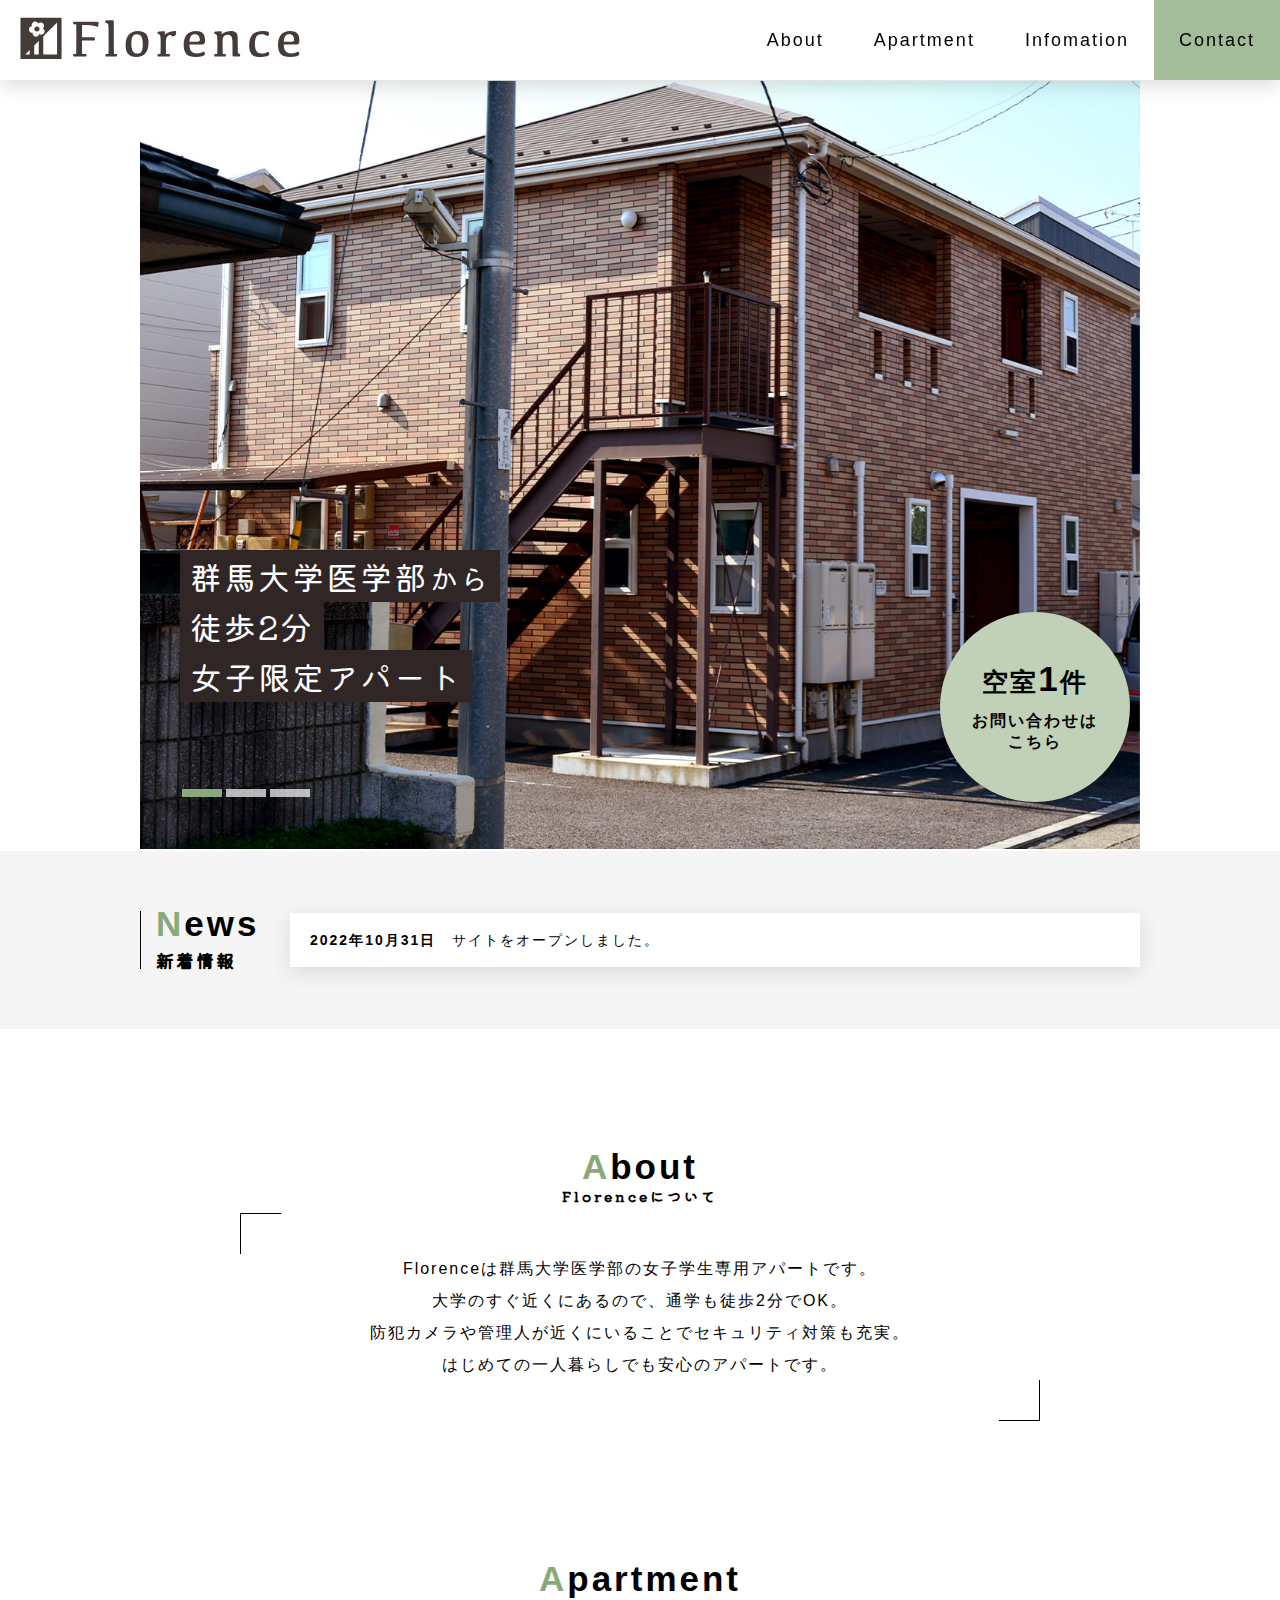
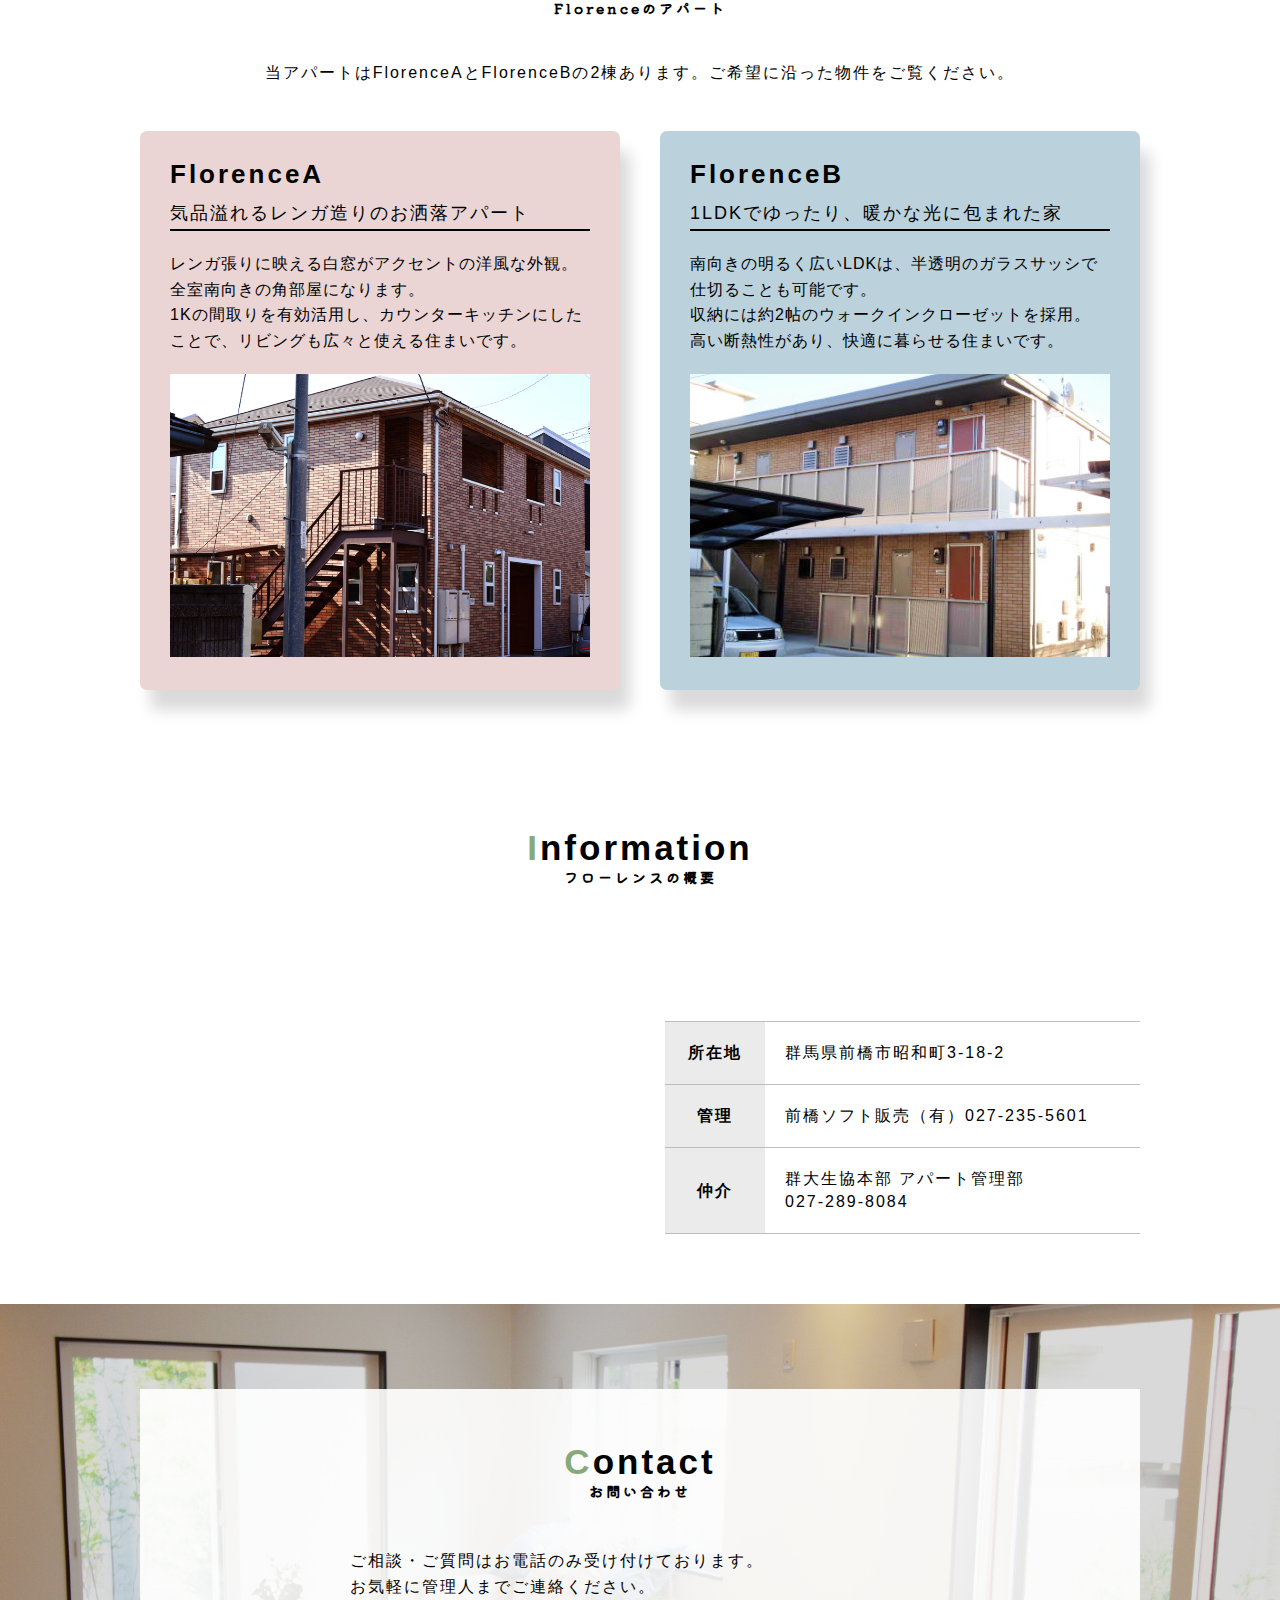
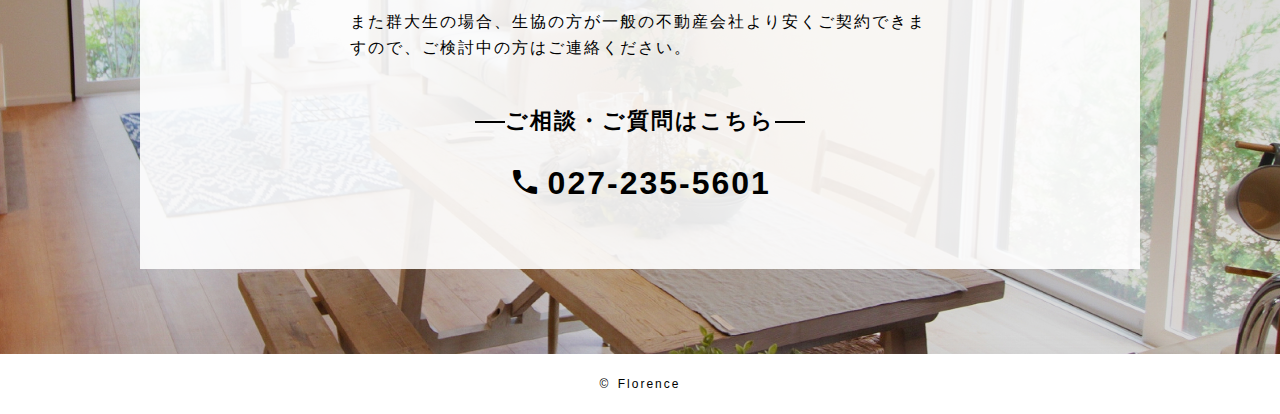
==== commit ccdf6b1b: "Merge branch 'main' into issues-35_contact" ====
--- a/index.html
+++ b/index.html
@@ -3,6 +3,10 @@
   <head>
     <link
       href="https://fonts.googleapis.com/css2?family=Kiwi+Maru:wght@300&display=swap"
+      rel="stylesheet"
+    />
+    <link
+      href="https://fonts.googleapis.com/icon?family=Material+Icons"
       rel="stylesheet"
     />
     <meta charset="UTF-8" />
@@ -203,6 +207,30 @@
           </div>
         </div>
       </div>
+      <div class="contact">
+        <div class="inner">
+          <div class="contact__wrap">
+            <div class="title">
+              <h2 class="title__main">
+                <span class="title__main--head">C</span>ontact
+              </h2>
+              <h3 class="title__sub">お問い合わせ</h3>
+            </div>
+            <div class="contact__lead">
+              <p>ご相談・ご質問はお電話のみ受け付けております。</p>
+              <p>お気軽に管理人までご連絡ください。</p>
+              <p>
+                また群大生の場合、生協の方が一般の不動産会社より安くご契約できますので、ご検討中の方はご連絡ください。
+              </p>
+            </div>
+            <div class="tel">
+              <h4 class="tel__title">ご相談・ご質問はこちら</h4>
+              <span class="material-icons"> phone </span>
+              <a href="tel:0272355601" class="tel__number">027-235-5601</a>
+            </div>
+          </div>
+        </div>
+      </div>
     </main>
 
     <footer class="footer">
--- a/src/css/style.css
+++ b/src/css/style.css
@@ -1 +1 @@
-abbr,address,article,aside,audio,b,blockquote,body,canvas,caption,cite,code,dd,del,details,dfn,div,dl,dt,em,fieldset,figcaption,figure,footer,form,h1,h2,h3,h4,h5,h6,header,hgroup,html,i,iframe,img,ins,kbd,label,legend,li,mark,menu,nav,object,ol,p,pre,q,samp,section,small,span,strong,sub,summary,sup,table,tbody,td,tfoot,th,thead,time,tr,ul,var,video{margin:0;padding:0;border:0;outline:0;font-size:100%;vertical-align:baseline;background:transparent}body{line-height:1}article,aside,details,figcaption,figure,footer,header,hgroup,menu,nav,section{display:block}nav ul{list-style:none}blockquote,q{quotes:none}blockquote:after,blockquote:before,q:after,q:before{content:"";content:none}a{margin:0;padding:0;font-size:100%;vertical-align:baseline;background:transparent;text-decoration:none}button{background-color:transparent;border:none;cursor:pointer;outline:none;padding:0;-webkit-appearance:none;-moz-appearance:none;appearance:none}ins{background-color:#ff9;color:#000;text-decoration:none}mark{background-color:#ff9;color:#000;font-style:italic;font-weight:bold}del{text-decoration:line-through}abbr[title],dfn[title]{border-bottom:1px dotted;cursor:help}table{border-collapse:collapse;border-spacing:0}hr{display:block;height:1px;border:0;border-top:1px solid #cccccc;margin:1em 0;padding:0}input,select{vertical-align:middle}body{font-family:"Noto Sans JP",sans-serif;letter-spacing:2px}.inner{margin-left:auto;margin-right:auto;width:1000px}@media screen and (max-width:768px){.inner{width:100%;-webkit-box-sizing:border-box;box-sizing:border-box;padding:0 15px}}.inner{margin-left:auto;margin-right:auto;width:1000px}@media screen and (max-width:768px){.inner{width:100%;-webkit-box-sizing:border-box;box-sizing:border-box;padding:0 15px}}.inner{margin-left:auto;margin-right:auto;width:1000px}@media screen and (max-width:768px){.inner{width:100%;-webkit-box-sizing:border-box;box-sizing:border-box;padding:0 15px}}.footer{font-family:"Roboto",sans-serif;display:-webkit-box;display:-ms-flexbox;display:flex;-webkit-box-pack:center;-ms-flex-pack:center;justify-content:center;-webkit-box-align:center;-ms-flex-align:center;align-items:center;height:60px;font-size:12px;-webkit-box-shadow:-2px -7px 20px -5px rgba(189,189,189,0.2);box-shadow:-2px -7px 20px -5px rgba(189,189,189,0.2)}.footer__copyright{background:#ffffff}.footer__icon{margin-right:2px}.header{position:sticky;top:0;z-index:9999;height:80px;width:100%;-webkit-box-shadow:0 5px 20px 0 rgba(0,0,0,0.1490196078);box-shadow:0 5px 20px 0 rgba(0,0,0,0.1490196078);background:#ffffff;display:-webkit-box;display:-ms-flexbox;display:flex;-webkit-box-align:center;-ms-flex-align:center;align-items:center;-webkit-box-pack:justify;-ms-flex-pack:justify;justify-content:space-between}.header__logo{margin-left:20px;cursor:pointer}.header__logo img{width:280px}.header__mobile-logo{display:none}@media screen and (max-width:768px){.header__pc-logo{display:none}.header__mobile-logo{display:block}.header__logo{margin-left:20px}.header__logo a{width:unset}.header__logo .header__mobile-logo{width:45px}}.navigation{height:100%}.navigation__card{height:100%;display:-webkit-box;display:-ms-flexbox;display:flex}.navigation__item:last-of-type{background:#a4bd99;-webkit-transition:all 0.3s ease;transition:all 0.3s ease}.navigation__item:last-of-type:hover{background:#7b9f6b;-webkit-transition:all 0.3s ease;transition:all 0.3s ease}.navigation__link{position:relative;color:#000000;font-family:"kefa",sans-serif;font-size:18px;height:100%;padding:0 25px;display:-webkit-box;display:-ms-flexbox;display:flex;-webkit-box-pack:center;-ms-flex-pack:center;justify-content:center;-webkit-box-align:center;-ms-flex-align:center;align-items:center}.navigation__link:last-of-type{-webkit-transition:all 0.3s ease;transition:all 0.3s ease}.navigation__link:last-of-type:after{border-bottom:1px solid #000000;content:"";position:absolute;top:58px;left:50%;-webkit-transform:translate(-50%,-50%);transform:translate(-50%,-50%);-webkit-transition:all 0.3s ease;transition:all 0.3s ease;width:0px}.navigation__link:hover:after{width:40px}@media screen and (max-width:768px){.navigation{height:unset}.navigation__button{display:block}.navigation{height:30px;margin-right:20px}.open .navigation{height:100%;width:200px}.navigation{display:block}.navigation__button-line{background:#000000;display:block;height:2px;width:30px;-webkit-transition:all 0.3s ease;transition:all 0.3s ease}.navigation__button-line:nth-of-type(2){margin-top:10px}.navigation__button-line:nth-of-type(3){margin-top:10px}.open .navigation__button-line:first-of-type{-webkit-transform:translateY(10px) rotate(-45deg);transform:translateY(10px) rotate(-45deg)}.open .navigation__button-line:nth-of-type(2){opacity:0}.open .navigation__button-line:nth-of-type(3){-webkit-transform:translateY(-13px) rotate(45deg);transform:translateY(-13px) rotate(45deg)}.navigation__card{position:fixed;top:0;right:0;background:#ffffff;display:block;-webkit-transform:translateX(100%);transform:translateX(100%);-webkit-transition:all 0.3s ease;transition:all 0.3s ease;height:100%}.open .navigation__card{-webkit-transform:translateX(0);transform:translateX(0);-webkit-transition:all 0.3s ease;transition:all 0.3s ease}.navigation__link{background:#ffffff;font-size:14px;font-weight:bold;line-height:20px;width:140px;height:50px;text-align:left}.navigation__link:last-of-type:after{display:none}.navigation__item:first-of-type{padding-top:60px}}.infomation{padding:70px 0}.infomation__map{width:50%;height:300px}.infomation__wrap{display:-webkit-box;display:-ms-flexbox;display:flex;margin-top:50px;-webkit-box-align:end;-ms-flex-align:end;align-items:flex-end}.infomation__table{margin-left:50px;line-height:1.4;width:50%}.infomation__row{border-top:1px solid #bdbdbd}.infomation__row:nth-of-type(3){border-bottom:1px solid #bdbdbd}.infomation__header{width:60px;padding:20px;vertical-align:middle;background:rgba(189,189,189,0.3)}.infomation__data{padding:20px;vertical-align:middle}.about{text-align:center;padding:120px 0 70px}.about__lead{font-family:"Noto Sans JP",sans-serif;font-size:16px;line-height:1.8;line-height:2;letter-spacing:2px;font-weight:300}.about__frame{position:relative;width:800px;margin:0 auto;padding:40px 0;margin-top:10px}.about__frame-deco{position:absolute;width:40px;height:40px}.about__frame-deco:first-of-type{top:0;left:0;border-top:1px solid;border-left:1px solid}.about__frame-deco:nth-of-type(2){bottom:0;right:0;border-bottom:1px solid;border-right:1px solid}@media screen and (max-width:768px){.about{padding:70px 0 20px}.about__lead{font-size:14px;text-align:left}.about__frame{width:100%;padding:30px 0 0 0}.about__frame-deco{display:none}}.apartment{padding:70px 0}.apartment__lead{text-align:center;margin:50px 0;letter-spacing:2px}.apartment__wrap{display:-webkit-box;display:-ms-flexbox;display:flex;-webkit-box-pack:justify;-ms-flex-pack:justify;justify-content:space-between}.apartment__link{color:unset}.apartment__card{width:420px;padding:30px;border-radius:7px;-webkit-box-shadow:10px 20px 15px rgba(0,0,0,0.1490196078);box-shadow:10px 20px 15px rgba(0,0,0,0.1490196078);-webkit-transition:all 0.3s ease;transition:all 0.3s ease}.apartment__card:hover{-webkit-transform:translate(5px,5px);transform:translate(5px,5px);-webkit-box-shadow:unset;box-shadow:unset;-webkit-transition:all 0.3s ease;transition:all 0.3s ease}.apartment__card--florenceA{background:#ead4d4;width:420px;padding:30px;border-radius:7px;-webkit-box-shadow:10px 20px 15px rgba(0,0,0,0.1490196078);box-shadow:10px 20px 15px rgba(0,0,0,0.1490196078);-webkit-transition:all 0.3s ease;transition:all 0.3s ease}.apartment__card--florenceA:hover{-webkit-transform:translate(5px,5px);transform:translate(5px,5px);-webkit-box-shadow:unset;box-shadow:unset;-webkit-transition:all 0.3s ease;transition:all 0.3s ease}.apartment__card--florenceB{background:#bbd1db;width:420px;padding:30px;border-radius:7px;-webkit-box-shadow:10px 20px 15px rgba(0,0,0,0.1490196078);box-shadow:10px 20px 15px rgba(0,0,0,0.1490196078);-webkit-transition:all 0.3s ease;transition:all 0.3s ease}.apartment__card--florenceB:hover{-webkit-transform:translate(5px,5px);transform:translate(5px,5px);-webkit-box-shadow:unset;box-shadow:unset;-webkit-transition:all 0.3s ease;transition:all 0.3s ease}.apartment__title{font-family:"kefa",sans-serif;font-size:26px;letter-spacing:3px}.apartment__text{padding:20px 0;line-height:1.6;letter-spacing:1px}.apartment__catchphrase{font-size:18px;margin-top:10px;border-bottom:2px solid;line-height:2rem}.apartment__img img{width:100%}.apartment__blank{display:none}@media screen and (max-width:768px){.apartment{padding:50px 0}.apartment__lead{text-align:left;font-size:14px;line-height:1.6}.apartment__wrap{-webkit-box-orient:vertical;-webkit-box-direction:normal;-ms-flex-direction:column;flex-direction:column}.apartment__card--florenceA{width:100%;-webkit-box-sizing:border-box;box-sizing:border-box}.apartment__card--florenceB{width:100%;-webkit-box-sizing:border-box;box-sizing:border-box}.apartment__link:nth-of-type(2){margin-top:40px}.apartment__catchphrase{font-size:16px;line-height:1.4}.apartment__text{font-size:14px}.apartment__blank{display:block}}.news{background:whitesmoke;margin-top:-51px;padding:60px 0px}.news__box{display:-webkit-box;display:-ms-flexbox;display:flex;-webkit-box-align:center;-ms-flex-align:center;align-items:center;-webkit-box-pack:justify;-ms-flex-pack:justify;justify-content:space-between}.news__card{background:#ffffff;-webkit-box-shadow:0 5px 20px 0 #d9d9d9;box-shadow:0 5px 20px 0 #d9d9d9;padding:20px;width:810px;font-size:14px}.news__data{font-weight:bold}.news__content{margin-left:10px}@media screen and (max-width:768px){.news__box{-webkit-box-orient:vertical;-webkit-box-direction:normal;-ms-flex-direction:column;flex-direction:column;-webkit-box-align:unset;-ms-flex-align:unset;align-items:unset}.news__card{display:-webkit-box;display:-ms-flexbox;display:flex;-webkit-box-orient:vertical;-webkit-box-direction:normal;-ms-flex-direction:column;flex-direction:column;padding:20px;margin-top:20px;width:unset;font-size:14px}.news__content{margin-left:0px;margin-top:10px}}.news-title{border-left:1px solid}.news-title__main{font-family:"kefa",sans-serif;font-size:35px;letter-spacing:3px;margin-top:-5px;margin-left:15px}.news-title__head{color:#88a97a}.news-title__second{font-family:"Kiwi Maru",sans-serif;font-size:18px;margin-top:10px;margin-left:15px}@media screen and (max-width:768px){.news-title__main{font-size:28px}.news-title__second{font-size:16px;margin-top:5px}}.swiper-slide img{width:100%}.swiper-wrapper{margin-bottom:50px}.swiper-catchphrase{position:absolute;left:40px;font-family:"Kiwi Maru",sans-serif;font-size:32px;z-index:5;color:#ffffff;background:#312626;padding:10px}.swiper-catchphrase__small{font-size:28px;margin-left:2px}.swiper-catchphrase:first-of-type{bottom:250px}.swiper-catchphrase:nth-of-type(2){bottom:200px}.swiper-catchphrase:nth-of-type(3){bottom:150px}.swiper-pagination{position:absolute;bottom:50px!important;left:40px!important;width:unset!important}.swiper-pagination-bullet{width:40px;border-radius:0;background:#ffffff;opacity:0.7}.swiper-pagination-bullet-active{width:40px;border-radius:0;background:#88a97a;opacity:1}.swiper-pagination-bullet{margin:2px!important}@media screen and (max-width:768px){.swiper{width:100%}.swiper img{width:100%}.swiper-catchphrase{left:10px;font-size:22px}.swiper-catchphrase__small{font-size:18px}.swiper-catchphrase:first-of-type{bottom:86px}.swiper-catchphrase:nth-of-type(2){bottom:48px}.swiper-catchphrase:nth-of-type(3){bottom:10px}.swiper-pagination{bottom:-30px!important;left:10px!important}.swiper-pagination-bullet{background:#bdbdbd;opacity:0.7}.swiper-pagination-bullet-active{background:#88a97a;opacity:1}}.swiper-vacancy{font-size:26px;font-weight:700;position:absolute;bottom:50px;right:10px;width:190px;height:190px;background:#c0d1b8;border-radius:100px;z-index:5;display:-webkit-box;display:-ms-flexbox;display:flex;-webkit-box-orient:vertical;-webkit-box-direction:normal;-ms-flex-direction:column;flex-direction:column;-webkit-box-align:center;-ms-flex-align:center;align-items:center;-webkit-box-pack:center;-ms-flex-pack:center;justify-content:center;-webkit-box-sizing:border-box;box-sizing:border-box}.swiper-vacancy__number{font-size:35px}.swiper-vacancy__contact{font-size:16px;text-align:center;margin-top:15px;line-height:1.3}@media screen and (max-width:768px){.swiper-vacancy{font-size:16px;bottom:-50px;right:10px;width:120px;height:120px;padding:15px}.swiper-vacancy__number{font-size:26px}.swiper-vacancy__contact{font-size:12px;margin-top:10px}.swiper-vacancy__contact--mobile{display:none}}@media screen and (max-width:768px){.menu__background{background:rgba(0,0,0,0.5647058824);position:fixed;bottom:0;left:0;right:0;top:0;-webkit-transition:all 0.3s ease;transition:all 0.3s ease;opacity:0;z-index:10}.open.menu__background{opacity:1}}.title{font-family:"kefa",sans-serif;letter-spacing:3px;font-weight:700;text-align:center}.title__main{font-size:35px}.title__main--head{color:#88a97a}.title__sub{font-family:"Kiwi Maru",sans-serif;font-size:14px;margin-top:5px}@media screen and (max-width:768px){.title__main{font-size:28px}.title__sub{font-size:12px}}+abbr,address,article,aside,audio,b,blockquote,body,canvas,caption,cite,code,dd,del,details,dfn,div,dl,dt,em,fieldset,figcaption,figure,footer,form,h1,h2,h3,h4,h5,h6,header,hgroup,html,i,iframe,img,ins,kbd,label,legend,li,mark,menu,nav,object,ol,p,pre,q,samp,section,small,span,strong,sub,summary,sup,table,tbody,td,tfoot,th,thead,time,tr,ul,var,video{margin:0;padding:0;border:0;outline:0;font-size:100%;vertical-align:baseline;background:transparent}body{line-height:1}article,aside,details,figcaption,figure,footer,header,hgroup,menu,nav,section{display:block}nav ul{list-style:none}blockquote,q{quotes:none}blockquote:after,blockquote:before,q:after,q:before{content:"";content:none}a{margin:0;padding:0;font-size:100%;vertical-align:baseline;background:transparent;text-decoration:none}button{background-color:transparent;border:none;cursor:pointer;outline:none;padding:0;-webkit-appearance:none;-moz-appearance:none;appearance:none}ins{background-color:#ff9;color:#000;text-decoration:none}mark{background-color:#ff9;color:#000;font-style:italic;font-weight:bold}del{text-decoration:line-through}abbr[title],dfn[title]{border-bottom:1px dotted;cursor:help}table{border-collapse:collapse;border-spacing:0}hr{display:block;height:1px;border:0;border-top:1px solid #cccccc;margin:1em 0;padding:0}input,select{vertical-align:middle}body{font-family:"Noto Sans JP",sans-serif;letter-spacing:2px}.inner{margin-left:auto;margin-right:auto;width:1000px}@media screen and (max-width:768px){.inner{width:100%;-webkit-box-sizing:border-box;box-sizing:border-box;padding:0 15px}}.inner{margin-left:auto;margin-right:auto;width:1000px}@media screen and (max-width:768px){.inner{width:100%;-webkit-box-sizing:border-box;box-sizing:border-box;padding:0 15px}}.inner{margin-left:auto;margin-right:auto;width:1000px}@media screen and (max-width:768px){.inner{width:100%;-webkit-box-sizing:border-box;box-sizing:border-box;padding:0 15px}}.inner{margin-left:auto;margin-right:auto;width:1000px}@media screen and (max-width:768px){.inner{width:100%;-webkit-box-sizing:border-box;box-sizing:border-box;padding:0 15px}}.footer{font-family:"Roboto",sans-serif;display:-webkit-box;display:-ms-flexbox;display:flex;-webkit-box-pack:center;-ms-flex-pack:center;justify-content:center;-webkit-box-align:center;-ms-flex-align:center;align-items:center;height:60px;font-size:12px;-webkit-box-shadow:-2px -7px 20px -5px rgba(189,189,189,0.2);box-shadow:-2px -7px 20px -5px rgba(189,189,189,0.2)}.footer__copyright{background:#ffffff}.footer__icon{margin-right:2px}.header{position:sticky;top:0;z-index:9999;height:80px;width:100%;-webkit-box-shadow:0 5px 20px 0 rgba(0,0,0,0.1490196078);box-shadow:0 5px 20px 0 rgba(0,0,0,0.1490196078);background:#ffffff;display:-webkit-box;display:-ms-flexbox;display:flex;-webkit-box-align:center;-ms-flex-align:center;align-items:center;-webkit-box-pack:justify;-ms-flex-pack:justify;justify-content:space-between}.header__logo{margin-left:20px;cursor:pointer}.header__logo img{width:280px}.header__mobile-logo{display:none}@media screen and (max-width:768px){.header__pc-logo{display:none}.header__mobile-logo{display:block}.header__logo{margin-left:20px}.header__logo a{width:unset}.header__logo .header__mobile-logo{width:45px}}.navigation{height:100%}.navigation__card{height:100%;display:-webkit-box;display:-ms-flexbox;display:flex}.navigation__item:last-of-type{background:#a4bd99;-webkit-transition:all 0.3s ease;transition:all 0.3s ease}.navigation__item:last-of-type:hover{background:#7b9f6b;-webkit-transition:all 0.3s ease;transition:all 0.3s ease}.navigation__link{position:relative;color:#000000;font-family:"kefa",sans-serif;font-size:18px;height:100%;padding:0 25px;display:-webkit-box;display:-ms-flexbox;display:flex;-webkit-box-pack:center;-ms-flex-pack:center;justify-content:center;-webkit-box-align:center;-ms-flex-align:center;align-items:center}.navigation__link:last-of-type{-webkit-transition:all 0.3s ease;transition:all 0.3s ease}.navigation__link:last-of-type:after{border-bottom:1px solid #000000;content:"";position:absolute;top:58px;left:50%;-webkit-transform:translate(-50%,-50%);transform:translate(-50%,-50%);-webkit-transition:all 0.3s ease;transition:all 0.3s ease;width:0px}.navigation__link:hover:after{width:40px}@media screen and (max-width:768px){.navigation{height:unset}.navigation__button{display:block}.navigation{height:30px;margin-right:20px}.open .navigation{height:100%;width:200px}.navigation{display:block}.navigation__button-line{background:#000000;display:block;height:2px;width:30px;-webkit-transition:all 0.3s ease;transition:all 0.3s ease}.navigation__button-line:nth-of-type(2){margin-top:10px}.navigation__button-line:nth-of-type(3){margin-top:10px}.open .navigation__button-line:first-of-type{-webkit-transform:translateY(10px) rotate(-45deg);transform:translateY(10px) rotate(-45deg)}.open .navigation__button-line:nth-of-type(2){opacity:0}.open .navigation__button-line:nth-of-type(3){-webkit-transform:translateY(-13px) rotate(45deg);transform:translateY(-13px) rotate(45deg)}.navigation__card{position:fixed;top:0;right:0;background:#ffffff;display:block;-webkit-transform:translateX(100%);transform:translateX(100%);-webkit-transition:all 0.3s ease;transition:all 0.3s ease;height:100%}.open .navigation__card{-webkit-transform:translateX(0);transform:translateX(0);-webkit-transition:all 0.3s ease;transition:all 0.3s ease}.navigation__link{background:#ffffff;font-size:14px;font-weight:bold;line-height:20px;width:140px;height:50px;text-align:left}.navigation__link:last-of-type:after{display:none}.navigation__item:first-of-type{padding-top:60px}}.contact{background-image:url(../../src/img/Florence_contact.jpg);background-size:cover;background-position:center;padding:85px 0;-webkit-box-sizing:border-box;box-sizing:border-box}.contact__wrap{width:100%;background:rgba(255,255,255,0.9);height:480px;padding:55px;-webkit-box-sizing:border-box;box-sizing:border-box}.contact__lead{width:580px;margin:0 auto;margin-top:50px;line-height:1.6}.contact__lead p:nth-of-type(3){margin-top:10px}.tel{padding:50px;text-align:center;position:relative}.tel__title{font-size:22px;position:relative;margin-bottom:30px}.tel__title:after,.tel__title:before{content:"";position:absolute;top:50%;width:30px;height:2px;background-color:black}.tel__title:before{left:230px}.tel__title:after{right:230px}.tel__number{font-size:32px;font-weight:700;color:#000000}.tel .material-icons{font-size:32px;position:relative;top:4px}a[href^="tel:"]{pointer-events:none}.infomation{padding:70px 0}.infomation__map{width:50%;height:300px}.infomation__wrap{display:-webkit-box;display:-ms-flexbox;display:flex;margin-top:50px;-webkit-box-align:end;-ms-flex-align:end;align-items:flex-end}.infomation__table{margin-left:50px;line-height:1.4;width:50%}.infomation__row{border-top:1px solid #bdbdbd}.infomation__row:nth-of-type(3){border-bottom:1px solid #bdbdbd}.infomation__header{width:60px;padding:20px;vertical-align:middle;background:rgba(189,189,189,0.3)}.infomation__data{padding:20px;vertical-align:middle}.about{text-align:center;padding:120px 0 70px}.about__lead{font-family:"Noto Sans JP",sans-serif;font-size:16px;line-height:1.8;line-height:2;letter-spacing:2px;font-weight:300}.about__frame{position:relative;width:800px;margin:0 auto;padding:40px 0;margin-top:10px}.about__frame-deco{position:absolute;width:40px;height:40px}.about__frame-deco:first-of-type{top:0;left:0;border-top:1px solid;border-left:1px solid}.about__frame-deco:nth-of-type(2){bottom:0;right:0;border-bottom:1px solid;border-right:1px solid}@media screen and (max-width:768px){.about{padding:70px 0 20px}.about__lead{font-size:14px;text-align:left}.about__frame{width:100%;padding:30px 0 0 0}.about__frame-deco{display:none}}.apartment{padding:70px 0}.apartment__lead{text-align:center;margin:50px 0;letter-spacing:2px}.apartment__wrap{display:-webkit-box;display:-ms-flexbox;display:flex;-webkit-box-pack:justify;-ms-flex-pack:justify;justify-content:space-between}.apartment__link{color:unset}.apartment__card{width:420px;padding:30px;border-radius:7px;-webkit-box-shadow:10px 20px 15px rgba(0,0,0,0.1490196078);box-shadow:10px 20px 15px rgba(0,0,0,0.1490196078);-webkit-transition:all 0.3s ease;transition:all 0.3s ease}.apartment__card:hover{-webkit-transform:translate(5px,5px);transform:translate(5px,5px);-webkit-box-shadow:unset;box-shadow:unset;-webkit-transition:all 0.3s ease;transition:all 0.3s ease}.apartment__card--florenceA{background:#ead4d4;width:420px;padding:30px;border-radius:7px;-webkit-box-shadow:10px 20px 15px rgba(0,0,0,0.1490196078);box-shadow:10px 20px 15px rgba(0,0,0,0.1490196078);-webkit-transition:all 0.3s ease;transition:all 0.3s ease}.apartment__card--florenceA:hover{-webkit-transform:translate(5px,5px);transform:translate(5px,5px);-webkit-box-shadow:unset;box-shadow:unset;-webkit-transition:all 0.3s ease;transition:all 0.3s ease}.apartment__card--florenceB{background:#bbd1db;width:420px;padding:30px;border-radius:7px;-webkit-box-shadow:10px 20px 15px rgba(0,0,0,0.1490196078);box-shadow:10px 20px 15px rgba(0,0,0,0.1490196078);-webkit-transition:all 0.3s ease;transition:all 0.3s ease}.apartment__card--florenceB:hover{-webkit-transform:translate(5px,5px);transform:translate(5px,5px);-webkit-box-shadow:unset;box-shadow:unset;-webkit-transition:all 0.3s ease;transition:all 0.3s ease}.apartment__title{font-family:"kefa",sans-serif;font-size:26px;letter-spacing:3px}.apartment__text{padding:20px 0;line-height:1.6;letter-spacing:1px}.apartment__catchphrase{font-size:18px;margin-top:10px;border-bottom:2px solid;line-height:2rem}.apartment__img img{width:100%}.apartment__blank{display:none}@media screen and (max-width:768px){.apartment{padding:50px 0}.apartment__lead{text-align:left;font-size:14px;line-height:1.6}.apartment__wrap{-webkit-box-orient:vertical;-webkit-box-direction:normal;-ms-flex-direction:column;flex-direction:column}.apartment__card--florenceA{width:100%;-webkit-box-sizing:border-box;box-sizing:border-box}.apartment__card--florenceB{width:100%;-webkit-box-sizing:border-box;box-sizing:border-box}.apartment__link:nth-of-type(2){margin-top:40px}.apartment__catchphrase{font-size:16px;line-height:1.4}.apartment__text{font-size:14px}.apartment__blank{display:block}}.news{background:whitesmoke;margin-top:-51px;padding:60px 0px}.news__box{display:-webkit-box;display:-ms-flexbox;display:flex;-webkit-box-align:center;-ms-flex-align:center;align-items:center;-webkit-box-pack:justify;-ms-flex-pack:justify;justify-content:space-between}.news__card{background:#ffffff;-webkit-box-shadow:0 5px 20px 0 #d9d9d9;box-shadow:0 5px 20px 0 #d9d9d9;padding:20px;width:810px;font-size:14px}.news__data{font-weight:bold}.news__content{margin-left:10px}@media screen and (max-width:768px){.news__box{-webkit-box-orient:vertical;-webkit-box-direction:normal;-ms-flex-direction:column;flex-direction:column;-webkit-box-align:unset;-ms-flex-align:unset;align-items:unset}.news__card{display:-webkit-box;display:-ms-flexbox;display:flex;-webkit-box-orient:vertical;-webkit-box-direction:normal;-ms-flex-direction:column;flex-direction:column;padding:20px;margin-top:20px;width:unset;font-size:14px}.news__content{margin-left:0px;margin-top:10px}}.news-title{border-left:1px solid}.news-title__main{font-family:"kefa",sans-serif;font-size:35px;letter-spacing:3px;margin-top:-5px;margin-left:15px}.news-title__head{color:#88a97a}.news-title__second{font-family:"Kiwi Maru",sans-serif;font-size:18px;margin-top:10px;margin-left:15px}@media screen and (max-width:768px){.news-title__main{font-size:28px}.news-title__second{font-size:16px;margin-top:5px}}.swiper-slide img{width:100%}.swiper-wrapper{margin-bottom:50px}.swiper-catchphrase{position:absolute;left:40px;font-family:"Kiwi Maru",sans-serif;font-size:32px;z-index:5;color:#ffffff;background:#312626;padding:10px}.swiper-catchphrase__small{font-size:28px;margin-left:2px}.swiper-catchphrase:first-of-type{bottom:250px}.swiper-catchphrase:nth-of-type(2){bottom:200px}.swiper-catchphrase:nth-of-type(3){bottom:150px}.swiper-pagination{position:absolute;bottom:50px!important;left:40px!important;width:unset!important}.swiper-pagination-bullet{width:40px;border-radius:0;background:#ffffff;opacity:0.7}.swiper-pagination-bullet-active{width:40px;border-radius:0;background:#88a97a;opacity:1}.swiper-pagination-bullet{margin:2px!important}@media screen and (max-width:768px){.swiper{width:100%}.swiper img{width:100%}.swiper-catchphrase{left:10px;font-size:22px}.swiper-catchphrase__small{font-size:18px}.swiper-catchphrase:first-of-type{bottom:86px}.swiper-catchphrase:nth-of-type(2){bottom:48px}.swiper-catchphrase:nth-of-type(3){bottom:10px}.swiper-pagination{bottom:-30px!important;left:10px!important}.swiper-pagination-bullet{background:#bdbdbd;opacity:0.7}.swiper-pagination-bullet-active{background:#88a97a;opacity:1}}.swiper-vacancy{font-size:26px;font-weight:700;position:absolute;bottom:50px;right:10px;width:190px;height:190px;background:#c0d1b8;border-radius:100px;z-index:5;display:-webkit-box;display:-ms-flexbox;display:flex;-webkit-box-orient:vertical;-webkit-box-direction:normal;-ms-flex-direction:column;flex-direction:column;-webkit-box-align:center;-ms-flex-align:center;align-items:center;-webkit-box-pack:center;-ms-flex-pack:center;justify-content:center;-webkit-box-sizing:border-box;box-sizing:border-box}.swiper-vacancy__number{font-size:35px}.swiper-vacancy__contact{font-size:16px;text-align:center;margin-top:15px;line-height:1.3}@media screen and (max-width:768px){.swiper-vacancy{font-size:16px;bottom:-50px;right:10px;width:120px;height:120px;padding:15px}.swiper-vacancy__number{font-size:26px}.swiper-vacancy__contact{font-size:12px;margin-top:10px}.swiper-vacancy__contact--mobile{display:none}}@media screen and (max-width:768px){.menu__background{background:rgba(0,0,0,0.5647058824);position:fixed;bottom:0;left:0;right:0;top:0;-webkit-transition:all 0.3s ease;transition:all 0.3s ease;opacity:0;z-index:10}.open.menu__background{opacity:1}}.title{font-family:"kefa",sans-serif;letter-spacing:3px;font-weight:700;text-align:center}.title__main{font-size:35px}.title__main--head{color:#88a97a}.title__sub{font-family:"Kiwi Maru",sans-serif;font-size:14px;margin-top:5px}@media screen and (max-width:768px){.title__main{font-size:28px}.title__sub{font-size:12px}}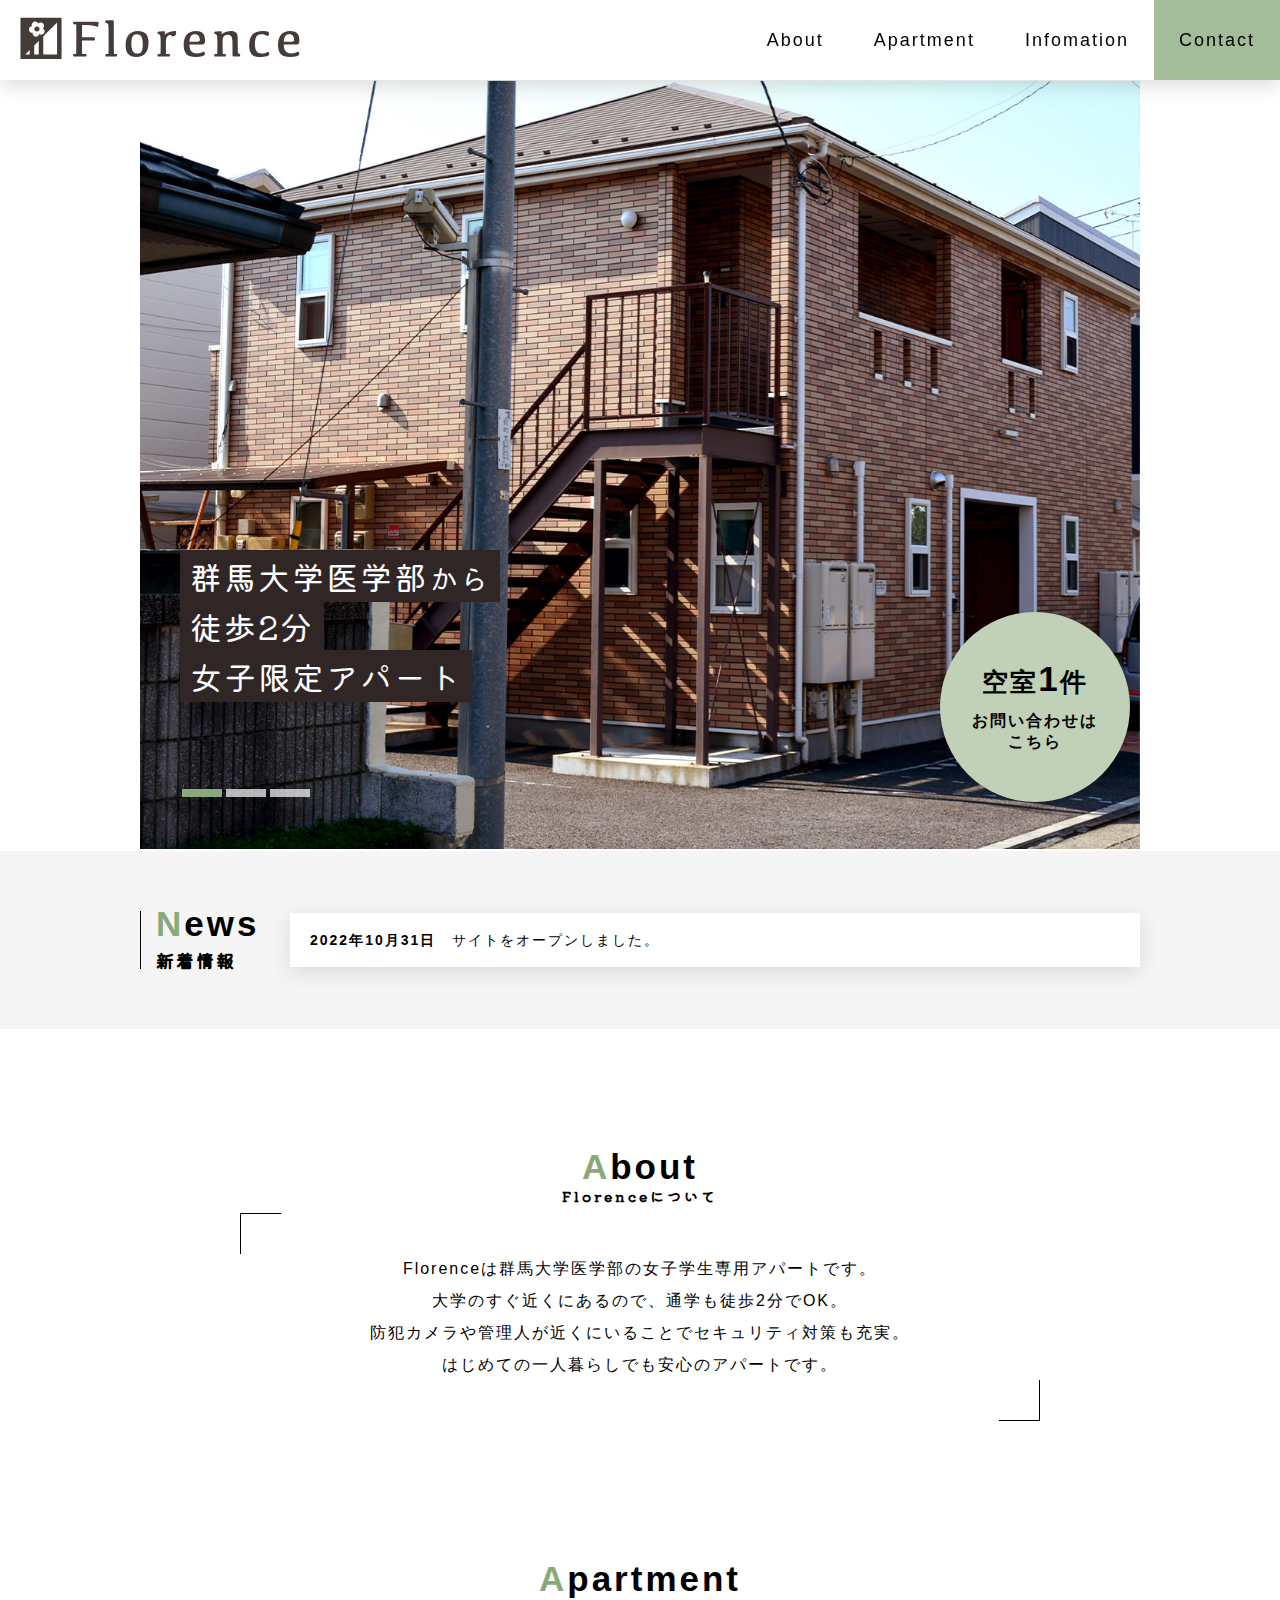
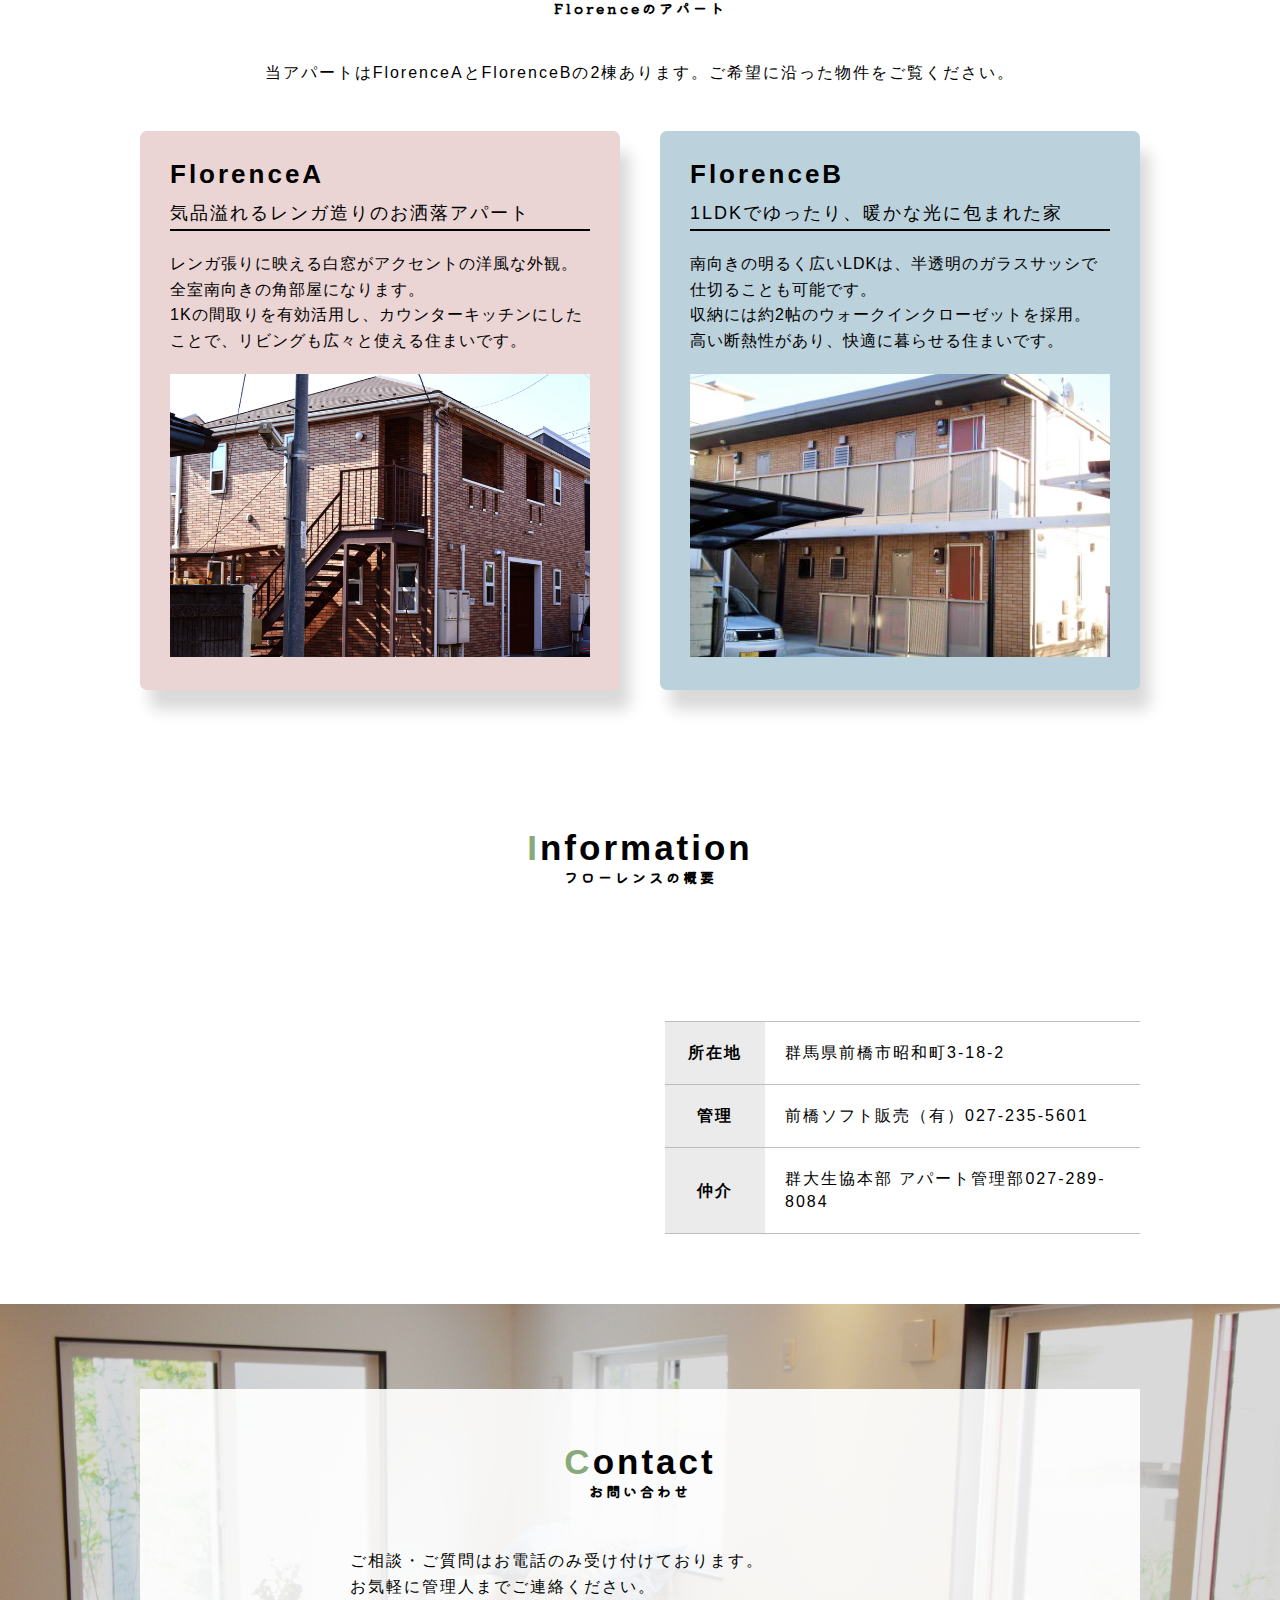
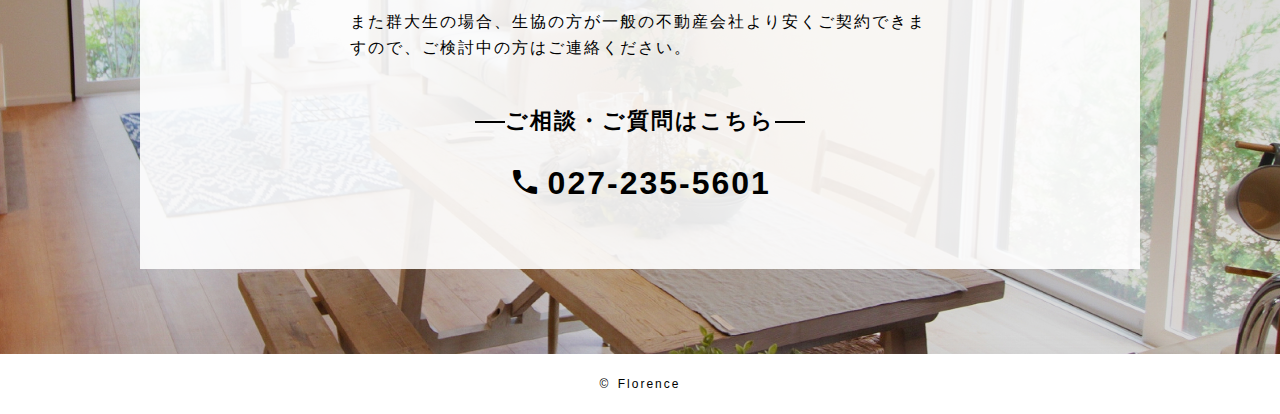
==== commit 0080321a: "Merge branch 'main' into issues-34_infomation_mobile" ====
--- a/index.html
+++ b/index.html
@@ -194,13 +194,17 @@
               <tr class="infomation__row">
                 <th class="infomation__header">管理</th>
                 <td class="infomation__data">
-                  前橋ソフト販売（有）027-235-5601
+                  前橋ソフト販売（有）<br
+                    class="infomation__brank"
+                  />027-235-5601
                 </td>
               </tr>
               <tr class="infomation__row">
                 <th class="infomation__header">仲介</th>
                 <td class="infomation__data">
-                  群大生協本部 アパート管理部<br />027-289-8084
+                  群大生協本部 アパート管理部<br
+                    class="infomation__brank"
+                  />027-289-8084
                 </td>
               </tr>
             </table>
--- a/src/css/style.css
+++ b/src/css/style.css
@@ -1 +1 @@
-abbr,address,article,aside,audio,b,blockquote,body,canvas,caption,cite,code,dd,del,details,dfn,div,dl,dt,em,fieldset,figcaption,figure,footer,form,h1,h2,h3,h4,h5,h6,header,hgroup,html,i,iframe,img,ins,kbd,label,legend,li,mark,menu,nav,object,ol,p,pre,q,samp,section,small,span,strong,sub,summary,sup,table,tbody,td,tfoot,th,thead,time,tr,ul,var,video{margin:0;padding:0;border:0;outline:0;font-size:100%;vertical-align:baseline;background:transparent}body{line-height:1}article,aside,details,figcaption,figure,footer,header,hgroup,menu,nav,section{display:block}nav ul{list-style:none}blockquote,q{quotes:none}blockquote:after,blockquote:before,q:after,q:before{content:"";content:none}a{margin:0;padding:0;font-size:100%;vertical-align:baseline;background:transparent;text-decoration:none}button{background-color:transparent;border:none;cursor:pointer;outline:none;padding:0;-webkit-appearance:none;-moz-appearance:none;appearance:none}ins{background-color:#ff9;color:#000;text-decoration:none}mark{background-color:#ff9;color:#000;font-style:italic;font-weight:bold}del{text-decoration:line-through}abbr[title],dfn[title]{border-bottom:1px dotted;cursor:help}table{border-collapse:collapse;border-spacing:0}hr{display:block;height:1px;border:0;border-top:1px solid #cccccc;margin:1em 0;padding:0}input,select{vertical-align:middle}body{font-family:"Noto Sans JP",sans-serif;letter-spacing:2px}.inner{margin-left:auto;margin-right:auto;width:1000px}@media screen and (max-width:768px){.inner{width:100%;-webkit-box-sizing:border-box;box-sizing:border-box;padding:0 15px}}.inner{margin-left:auto;margin-right:auto;width:1000px}@media screen and (max-width:768px){.inner{width:100%;-webkit-box-sizing:border-box;box-sizing:border-box;padding:0 15px}}.inner{margin-left:auto;margin-right:auto;width:1000px}@media screen and (max-width:768px){.inner{width:100%;-webkit-box-sizing:border-box;box-sizing:border-box;padding:0 15px}}.inner{margin-left:auto;margin-right:auto;width:1000px}@media screen and (max-width:768px){.inner{width:100%;-webkit-box-sizing:border-box;box-sizing:border-box;padding:0 15px}}.footer{font-family:"Roboto",sans-serif;display:-webkit-box;display:-ms-flexbox;display:flex;-webkit-box-pack:center;-ms-flex-pack:center;justify-content:center;-webkit-box-align:center;-ms-flex-align:center;align-items:center;height:60px;font-size:12px;-webkit-box-shadow:-2px -7px 20px -5px rgba(189,189,189,0.2);box-shadow:-2px -7px 20px -5px rgba(189,189,189,0.2)}.footer__copyright{background:#ffffff}.footer__icon{margin-right:2px}.header{position:sticky;top:0;z-index:9999;height:80px;width:100%;-webkit-box-shadow:0 5px 20px 0 rgba(0,0,0,0.1490196078);box-shadow:0 5px 20px 0 rgba(0,0,0,0.1490196078);background:#ffffff;display:-webkit-box;display:-ms-flexbox;display:flex;-webkit-box-align:center;-ms-flex-align:center;align-items:center;-webkit-box-pack:justify;-ms-flex-pack:justify;justify-content:space-between}.header__logo{margin-left:20px;cursor:pointer}.header__logo img{width:280px}.header__mobile-logo{display:none}@media screen and (max-width:768px){.header__pc-logo{display:none}.header__mobile-logo{display:block}.header__logo{margin-left:20px}.header__logo a{width:unset}.header__logo .header__mobile-logo{width:45px}}.navigation{height:100%}.navigation__card{height:100%;display:-webkit-box;display:-ms-flexbox;display:flex}.navigation__item:last-of-type{background:#a4bd99;-webkit-transition:all 0.3s ease;transition:all 0.3s ease}.navigation__item:last-of-type:hover{background:#7b9f6b;-webkit-transition:all 0.3s ease;transition:all 0.3s ease}.navigation__link{position:relative;color:#000000;font-family:"kefa",sans-serif;font-size:18px;height:100%;padding:0 25px;display:-webkit-box;display:-ms-flexbox;display:flex;-webkit-box-pack:center;-ms-flex-pack:center;justify-content:center;-webkit-box-align:center;-ms-flex-align:center;align-items:center}.navigation__link:last-of-type{-webkit-transition:all 0.3s ease;transition:all 0.3s ease}.navigation__link:last-of-type:after{border-bottom:1px solid #000000;content:"";position:absolute;top:58px;left:50%;-webkit-transform:translate(-50%,-50%);transform:translate(-50%,-50%);-webkit-transition:all 0.3s ease;transition:all 0.3s ease;width:0px}.navigation__link:hover:after{width:40px}@media screen and (max-width:768px){.navigation{height:unset}.navigation__button{display:block}.navigation{height:30px;margin-right:20px}.open .navigation{height:100%;width:200px}.navigation{display:block}.navigation__button-line{background:#000000;display:block;height:2px;width:30px;-webkit-transition:all 0.3s ease;transition:all 0.3s ease}.navigation__button-line:nth-of-type(2){margin-top:10px}.navigation__button-line:nth-of-type(3){margin-top:10px}.open .navigation__button-line:first-of-type{-webkit-transform:translateY(10px) rotate(-45deg);transform:translateY(10px) rotate(-45deg)}.open .navigation__button-line:nth-of-type(2){opacity:0}.open .navigation__button-line:nth-of-type(3){-webkit-transform:translateY(-13px) rotate(45deg);transform:translateY(-13px) rotate(45deg)}.navigation__card{position:fixed;top:0;right:0;background:#ffffff;display:block;-webkit-transform:translateX(100%);transform:translateX(100%);-webkit-transition:all 0.3s ease;transition:all 0.3s ease;height:100%}.open .navigation__card{-webkit-transform:translateX(0);transform:translateX(0);-webkit-transition:all 0.3s ease;transition:all 0.3s ease}.navigation__link{background:#ffffff;font-size:14px;font-weight:bold;line-height:20px;width:140px;height:50px;text-align:left}.navigation__link:last-of-type:after{display:none}.navigation__item:first-of-type{padding-top:60px}}.contact{background-image:url(../../src/img/Florence_contact.jpg);background-size:cover;background-position:center;padding:85px 0;-webkit-box-sizing:border-box;box-sizing:border-box}.contact__wrap{width:100%;background:rgba(255,255,255,0.9);height:480px;padding:55px;-webkit-box-sizing:border-box;box-sizing:border-box}.contact__lead{width:580px;margin:0 auto;margin-top:50px;line-height:1.6}.contact__lead p:nth-of-type(3){margin-top:10px}.tel{padding:50px;text-align:center;position:relative}.tel__title{font-size:22px;position:relative;margin-bottom:30px}.tel__title:after,.tel__title:before{content:"";position:absolute;top:50%;width:30px;height:2px;background-color:black}.tel__title:before{left:230px}.tel__title:after{right:230px}.tel__number{font-size:32px;font-weight:700;color:#000000}.tel .material-icons{font-size:32px;position:relative;top:4px}a[href^="tel:"]{pointer-events:none}.infomation{padding:70px 0}.infomation__map{width:50%;height:300px}.infomation__wrap{display:-webkit-box;display:-ms-flexbox;display:flex;margin-top:50px;-webkit-box-align:end;-ms-flex-align:end;align-items:flex-end}.infomation__table{margin-left:50px;line-height:1.4;width:50%}.infomation__row{border-top:1px solid #bdbdbd}.infomation__row:nth-of-type(3){border-bottom:1px solid #bdbdbd}.infomation__header{width:60px;padding:20px;vertical-align:middle;background:rgba(189,189,189,0.3)}.infomation__data{padding:20px;vertical-align:middle}.about{text-align:center;padding:120px 0 70px}.about__lead{font-family:"Noto Sans JP",sans-serif;font-size:16px;line-height:1.8;line-height:2;letter-spacing:2px;font-weight:300}.about__frame{position:relative;width:800px;margin:0 auto;padding:40px 0;margin-top:10px}.about__frame-deco{position:absolute;width:40px;height:40px}.about__frame-deco:first-of-type{top:0;left:0;border-top:1px solid;border-left:1px solid}.about__frame-deco:nth-of-type(2){bottom:0;right:0;border-bottom:1px solid;border-right:1px solid}@media screen and (max-width:768px){.about{padding:70px 0 20px}.about__lead{font-size:14px;text-align:left}.about__frame{width:100%;padding:30px 0 0 0}.about__frame-deco{display:none}}.apartment{padding:70px 0}.apartment__lead{text-align:center;margin:50px 0;letter-spacing:2px}.apartment__wrap{display:-webkit-box;display:-ms-flexbox;display:flex;-webkit-box-pack:justify;-ms-flex-pack:justify;justify-content:space-between}.apartment__link{color:unset}.apartment__card{width:420px;padding:30px;border-radius:7px;-webkit-box-shadow:10px 20px 15px rgba(0,0,0,0.1490196078);box-shadow:10px 20px 15px rgba(0,0,0,0.1490196078);-webkit-transition:all 0.3s ease;transition:all 0.3s ease}.apartment__card:hover{-webkit-transform:translate(5px,5px);transform:translate(5px,5px);-webkit-box-shadow:unset;box-shadow:unset;-webkit-transition:all 0.3s ease;transition:all 0.3s ease}.apartment__card--florenceA{background:#ead4d4;width:420px;padding:30px;border-radius:7px;-webkit-box-shadow:10px 20px 15px rgba(0,0,0,0.1490196078);box-shadow:10px 20px 15px rgba(0,0,0,0.1490196078);-webkit-transition:all 0.3s ease;transition:all 0.3s ease}.apartment__card--florenceA:hover{-webkit-transform:translate(5px,5px);transform:translate(5px,5px);-webkit-box-shadow:unset;box-shadow:unset;-webkit-transition:all 0.3s ease;transition:all 0.3s ease}.apartment__card--florenceB{background:#bbd1db;width:420px;padding:30px;border-radius:7px;-webkit-box-shadow:10px 20px 15px rgba(0,0,0,0.1490196078);box-shadow:10px 20px 15px rgba(0,0,0,0.1490196078);-webkit-transition:all 0.3s ease;transition:all 0.3s ease}.apartment__card--florenceB:hover{-webkit-transform:translate(5px,5px);transform:translate(5px,5px);-webkit-box-shadow:unset;box-shadow:unset;-webkit-transition:all 0.3s ease;transition:all 0.3s ease}.apartment__title{font-family:"kefa",sans-serif;font-size:26px;letter-spacing:3px}.apartment__text{padding:20px 0;line-height:1.6;letter-spacing:1px}.apartment__catchphrase{font-size:18px;margin-top:10px;border-bottom:2px solid;line-height:2rem}.apartment__img img{width:100%}.apartment__blank{display:none}@media screen and (max-width:768px){.apartment{padding:50px 0}.apartment__lead{text-align:left;font-size:14px;line-height:1.6}.apartment__wrap{-webkit-box-orient:vertical;-webkit-box-direction:normal;-ms-flex-direction:column;flex-direction:column}.apartment__card--florenceA{width:100%;-webkit-box-sizing:border-box;box-sizing:border-box}.apartment__card--florenceB{width:100%;-webkit-box-sizing:border-box;box-sizing:border-box}.apartment__link:nth-of-type(2){margin-top:40px}.apartment__catchphrase{font-size:16px;line-height:1.4}.apartment__text{font-size:14px}.apartment__blank{display:block}}.news{background:whitesmoke;margin-top:-51px;padding:60px 0px}.news__box{display:-webkit-box;display:-ms-flexbox;display:flex;-webkit-box-align:center;-ms-flex-align:center;align-items:center;-webkit-box-pack:justify;-ms-flex-pack:justify;justify-content:space-between}.news__card{background:#ffffff;-webkit-box-shadow:0 5px 20px 0 #d9d9d9;box-shadow:0 5px 20px 0 #d9d9d9;padding:20px;width:810px;font-size:14px}.news__data{font-weight:bold}.news__content{margin-left:10px}@media screen and (max-width:768px){.news__box{-webkit-box-orient:vertical;-webkit-box-direction:normal;-ms-flex-direction:column;flex-direction:column;-webkit-box-align:unset;-ms-flex-align:unset;align-items:unset}.news__card{display:-webkit-box;display:-ms-flexbox;display:flex;-webkit-box-orient:vertical;-webkit-box-direction:normal;-ms-flex-direction:column;flex-direction:column;padding:20px;margin-top:20px;width:unset;font-size:14px}.news__content{margin-left:0px;margin-top:10px}}.news-title{border-left:1px solid}.news-title__main{font-family:"kefa",sans-serif;font-size:35px;letter-spacing:3px;margin-top:-5px;margin-left:15px}.news-title__head{color:#88a97a}.news-title__second{font-family:"Kiwi Maru",sans-serif;font-size:18px;margin-top:10px;margin-left:15px}@media screen and (max-width:768px){.news-title__main{font-size:28px}.news-title__second{font-size:16px;margin-top:5px}}.swiper-slide img{width:100%}.swiper-wrapper{margin-bottom:50px}.swiper-catchphrase{position:absolute;left:40px;font-family:"Kiwi Maru",sans-serif;font-size:32px;z-index:5;color:#ffffff;background:#312626;padding:10px}.swiper-catchphrase__small{font-size:28px;margin-left:2px}.swiper-catchphrase:first-of-type{bottom:250px}.swiper-catchphrase:nth-of-type(2){bottom:200px}.swiper-catchphrase:nth-of-type(3){bottom:150px}.swiper-pagination{position:absolute;bottom:50px!important;left:40px!important;width:unset!important}.swiper-pagination-bullet{width:40px;border-radius:0;background:#ffffff;opacity:0.7}.swiper-pagination-bullet-active{width:40px;border-radius:0;background:#88a97a;opacity:1}.swiper-pagination-bullet{margin:2px!important}@media screen and (max-width:768px){.swiper{width:100%}.swiper img{width:100%}.swiper-catchphrase{left:10px;font-size:22px}.swiper-catchphrase__small{font-size:18px}.swiper-catchphrase:first-of-type{bottom:86px}.swiper-catchphrase:nth-of-type(2){bottom:48px}.swiper-catchphrase:nth-of-type(3){bottom:10px}.swiper-pagination{bottom:-30px!important;left:10px!important}.swiper-pagination-bullet{background:#bdbdbd;opacity:0.7}.swiper-pagination-bullet-active{background:#88a97a;opacity:1}}.swiper-vacancy{font-size:26px;font-weight:700;position:absolute;bottom:50px;right:10px;width:190px;height:190px;background:#c0d1b8;border-radius:100px;z-index:5;display:-webkit-box;display:-ms-flexbox;display:flex;-webkit-box-orient:vertical;-webkit-box-direction:normal;-ms-flex-direction:column;flex-direction:column;-webkit-box-align:center;-ms-flex-align:center;align-items:center;-webkit-box-pack:center;-ms-flex-pack:center;justify-content:center;-webkit-box-sizing:border-box;box-sizing:border-box}.swiper-vacancy__number{font-size:35px}.swiper-vacancy__contact{font-size:16px;text-align:center;margin-top:15px;line-height:1.3}@media screen and (max-width:768px){.swiper-vacancy{font-size:16px;bottom:-50px;right:10px;width:120px;height:120px;padding:15px}.swiper-vacancy__number{font-size:26px}.swiper-vacancy__contact{font-size:12px;margin-top:10px}.swiper-vacancy__contact--mobile{display:none}}@media screen and (max-width:768px){.menu__background{background:rgba(0,0,0,0.5647058824);position:fixed;bottom:0;left:0;right:0;top:0;-webkit-transition:all 0.3s ease;transition:all 0.3s ease;opacity:0;z-index:10}.open.menu__background{opacity:1}}.title{font-family:"kefa",sans-serif;letter-spacing:3px;font-weight:700;text-align:center}.title__main{font-size:35px}.title__main--head{color:#88a97a}.title__sub{font-family:"Kiwi Maru",sans-serif;font-size:14px;margin-top:5px}@media screen and (max-width:768px){.title__main{font-size:28px}.title__sub{font-size:12px}}+abbr,address,article,aside,audio,b,blockquote,body,canvas,caption,cite,code,dd,del,details,dfn,div,dl,dt,em,fieldset,figcaption,figure,footer,form,h1,h2,h3,h4,h5,h6,header,hgroup,html,i,iframe,img,ins,kbd,label,legend,li,mark,menu,nav,object,ol,p,pre,q,samp,section,small,span,strong,sub,summary,sup,table,tbody,td,tfoot,th,thead,time,tr,ul,var,video{margin:0;padding:0;border:0;outline:0;font-size:100%;vertical-align:baseline;background:transparent}body{line-height:1}article,aside,details,figcaption,figure,footer,header,hgroup,menu,nav,section{display:block}nav ul{list-style:none}blockquote,q{quotes:none}blockquote:after,blockquote:before,q:after,q:before{content:"";content:none}a{margin:0;padding:0;font-size:100%;vertical-align:baseline;background:transparent;text-decoration:none}button{background-color:transparent;border:none;cursor:pointer;outline:none;padding:0;-webkit-appearance:none;-moz-appearance:none;appearance:none}ins{background-color:#ff9;color:#000;text-decoration:none}mark{background-color:#ff9;color:#000;font-style:italic;font-weight:bold}del{text-decoration:line-through}abbr[title],dfn[title]{border-bottom:1px dotted;cursor:help}table{border-collapse:collapse;border-spacing:0}hr{display:block;height:1px;border:0;border-top:1px solid #cccccc;margin:1em 0;padding:0}input,select{vertical-align:middle}body{font-family:"Noto Sans JP",sans-serif;letter-spacing:2px}.inner{margin-left:auto;margin-right:auto;width:1000px}@media screen and (max-width:768px){.inner{width:100%;-webkit-box-sizing:border-box;box-sizing:border-box;padding:0 15px}}.inner{margin-left:auto;margin-right:auto;width:1000px}@media screen and (max-width:768px){.inner{width:100%;-webkit-box-sizing:border-box;box-sizing:border-box;padding:0 15px}}.inner{margin-left:auto;margin-right:auto;width:1000px}@media screen and (max-width:768px){.inner{width:100%;-webkit-box-sizing:border-box;box-sizing:border-box;padding:0 15px}}.inner{margin-left:auto;margin-right:auto;width:1000px}@media screen and (max-width:768px){.inner{width:100%;-webkit-box-sizing:border-box;box-sizing:border-box;padding:0 15px}}.footer{font-family:"Roboto",sans-serif;display:-webkit-box;display:-ms-flexbox;display:flex;-webkit-box-pack:center;-ms-flex-pack:center;justify-content:center;-webkit-box-align:center;-ms-flex-align:center;align-items:center;height:60px;font-size:12px;-webkit-box-shadow:-2px -7px 20px -5px rgba(189,189,189,0.2);box-shadow:-2px -7px 20px -5px rgba(189,189,189,0.2)}.footer__copyright{background:#ffffff}.footer__icon{margin-right:2px}.header{position:sticky;top:0;z-index:9999;height:80px;width:100%;-webkit-box-shadow:0 5px 20px 0 rgba(0,0,0,0.1490196078);box-shadow:0 5px 20px 0 rgba(0,0,0,0.1490196078);background:#ffffff;display:-webkit-box;display:-ms-flexbox;display:flex;-webkit-box-align:center;-ms-flex-align:center;align-items:center;-webkit-box-pack:justify;-ms-flex-pack:justify;justify-content:space-between}.header__logo{margin-left:20px;cursor:pointer}.header__logo img{width:280px}.header__mobile-logo{display:none}@media screen and (max-width:768px){.header__pc-logo{display:none}.header__mobile-logo{display:block}.header__logo{margin-left:20px}.header__logo a{width:unset}.header__logo .header__mobile-logo{width:45px}}.navigation{height:100%}.navigation__card{height:100%;display:-webkit-box;display:-ms-flexbox;display:flex}.navigation__item:last-of-type{background:#a4bd99;-webkit-transition:all 0.3s ease;transition:all 0.3s ease}.navigation__item:last-of-type:hover{background:#7b9f6b;-webkit-transition:all 0.3s ease;transition:all 0.3s ease}.navigation__link{position:relative;color:#000000;font-family:"kefa",sans-serif;font-size:18px;height:100%;padding:0 25px;display:-webkit-box;display:-ms-flexbox;display:flex;-webkit-box-pack:center;-ms-flex-pack:center;justify-content:center;-webkit-box-align:center;-ms-flex-align:center;align-items:center}.navigation__link:last-of-type{-webkit-transition:all 0.3s ease;transition:all 0.3s ease}.navigation__link:last-of-type:after{border-bottom:1px solid #000000;content:"";position:absolute;top:58px;left:50%;-webkit-transform:translate(-50%,-50%);transform:translate(-50%,-50%);-webkit-transition:all 0.3s ease;transition:all 0.3s ease;width:0px}.navigation__link:hover:after{width:40px}@media screen and (max-width:768px){.navigation{height:unset}.navigation__button{display:block}.navigation{height:30px;margin-right:20px}.open .navigation{height:100%;width:200px}.navigation{display:block}.navigation__button-line{background:#000000;display:block;height:2px;width:30px;-webkit-transition:all 0.3s ease;transition:all 0.3s ease}.navigation__button-line:nth-of-type(2){margin-top:10px}.navigation__button-line:nth-of-type(3){margin-top:10px}.open .navigation__button-line:first-of-type{-webkit-transform:translateY(10px) rotate(-45deg);transform:translateY(10px) rotate(-45deg)}.open .navigation__button-line:nth-of-type(2){opacity:0}.open .navigation__button-line:nth-of-type(3){-webkit-transform:translateY(-13px) rotate(45deg);transform:translateY(-13px) rotate(45deg)}.navigation__card{position:fixed;top:0;right:0;background:#ffffff;display:block;-webkit-transform:translateX(100%);transform:translateX(100%);-webkit-transition:all 0.3s ease;transition:all 0.3s ease;height:100%}.open .navigation__card{-webkit-transform:translateX(0);transform:translateX(0);-webkit-transition:all 0.3s ease;transition:all 0.3s ease}.navigation__link{background:#ffffff;font-size:14px;font-weight:bold;line-height:20px;width:140px;height:50px;text-align:left}.navigation__link:last-of-type:after{display:none}.navigation__item:first-of-type{padding-top:60px}}.contact{background-image:url(../../src/img/Florence_contact.jpg);background-size:cover;background-position:center;padding:85px 0;-webkit-box-sizing:border-box;box-sizing:border-box}.contact__wrap{width:100%;background:rgba(255,255,255,0.9);height:480px;padding:55px;-webkit-box-sizing:border-box;box-sizing:border-box}.contact__lead{width:580px;margin:0 auto;margin-top:50px;line-height:1.6}.contact__lead p:nth-of-type(3){margin-top:10px}.tel{padding:50px;text-align:center;position:relative}.tel__title{font-size:22px;position:relative;margin-bottom:30px}.tel__title:after,.tel__title:before{content:"";position:absolute;top:50%;width:30px;height:2px;background-color:black}.tel__title:before{left:230px}.tel__title:after{right:230px}.tel__number{font-size:32px;font-weight:700;color:#000000}.tel .material-icons{font-size:32px;position:relative;top:4px}a[href^="tel:"]{pointer-events:none}.infomation{padding:70px 0}.infomation__map{width:50%;height:300px}.infomation__wrap{display:-webkit-box;display:-ms-flexbox;display:flex;margin-top:50px;-webkit-box-align:end;-ms-flex-align:end;align-items:flex-end}.infomation__table{margin-left:50px;line-height:1.4;width:50%}.infomation__row{border-top:1px solid #bdbdbd}.infomation__row:nth-of-type(3){border-bottom:1px solid #bdbdbd}.infomation__header{width:60px;padding:20px;vertical-align:middle;background:rgba(189,189,189,0.3)}.infomation__data{padding:20px;vertical-align:middle}.infomation__brank{display:none}@media screen and (max-width:768px){.infomation__wrap{-webkit-box-orient:vertical;-webkit-box-direction:normal;-ms-flex-direction:column;flex-direction:column}.infomation__map{width:100%;height:300px}.infomation__table{width:100%;margin-left:0;margin-top:50px;font-size:14px}.infomation__header{padding:15px}.infomation__data{padding:15px}.infomation__brank{display:block}}.about{text-align:center;padding:120px 0 70px}.about__lead{font-family:"Noto Sans JP",sans-serif;font-size:16px;line-height:1.8;line-height:2;letter-spacing:2px;font-weight:300}.about__frame{position:relative;width:800px;margin:0 auto;padding:40px 0;margin-top:10px}.about__frame-deco{position:absolute;width:40px;height:40px}.about__frame-deco:first-of-type{top:0;left:0;border-top:1px solid;border-left:1px solid}.about__frame-deco:nth-of-type(2){bottom:0;right:0;border-bottom:1px solid;border-right:1px solid}@media screen and (max-width:768px){.about{padding:70px 0 20px}.about__lead{font-size:14px;text-align:left}.about__frame{width:100%;padding:30px 0 0 0}.about__frame-deco{display:none}}.apartment{padding:70px 0}.apartment__lead{text-align:center;margin:50px 0;letter-spacing:2px}.apartment__wrap{display:-webkit-box;display:-ms-flexbox;display:flex;-webkit-box-pack:justify;-ms-flex-pack:justify;justify-content:space-between}.apartment__link{color:unset}.apartment__card{width:420px;padding:30px;border-radius:7px;-webkit-box-shadow:10px 20px 15px rgba(0,0,0,0.1490196078);box-shadow:10px 20px 15px rgba(0,0,0,0.1490196078);-webkit-transition:all 0.3s ease;transition:all 0.3s ease}.apartment__card:hover{-webkit-transform:translate(5px,5px);transform:translate(5px,5px);-webkit-box-shadow:unset;box-shadow:unset;-webkit-transition:all 0.3s ease;transition:all 0.3s ease}.apartment__card--florenceA{background:#ead4d4;width:420px;padding:30px;border-radius:7px;-webkit-box-shadow:10px 20px 15px rgba(0,0,0,0.1490196078);box-shadow:10px 20px 15px rgba(0,0,0,0.1490196078);-webkit-transition:all 0.3s ease;transition:all 0.3s ease}.apartment__card--florenceA:hover{-webkit-transform:translate(5px,5px);transform:translate(5px,5px);-webkit-box-shadow:unset;box-shadow:unset;-webkit-transition:all 0.3s ease;transition:all 0.3s ease}.apartment__card--florenceB{background:#bbd1db;width:420px;padding:30px;border-radius:7px;-webkit-box-shadow:10px 20px 15px rgba(0,0,0,0.1490196078);box-shadow:10px 20px 15px rgba(0,0,0,0.1490196078);-webkit-transition:all 0.3s ease;transition:all 0.3s ease}.apartment__card--florenceB:hover{-webkit-transform:translate(5px,5px);transform:translate(5px,5px);-webkit-box-shadow:unset;box-shadow:unset;-webkit-transition:all 0.3s ease;transition:all 0.3s ease}.apartment__title{font-family:"kefa",sans-serif;font-size:26px;letter-spacing:3px}.apartment__text{padding:20px 0;line-height:1.6;letter-spacing:1px}.apartment__catchphrase{font-size:18px;margin-top:10px;border-bottom:2px solid;line-height:2rem}.apartment__img img{width:100%}.apartment__blank{display:none}@media screen and (max-width:768px){.apartment{padding:50px 0}.apartment__lead{text-align:left;font-size:14px;line-height:1.6}.apartment__wrap{-webkit-box-orient:vertical;-webkit-box-direction:normal;-ms-flex-direction:column;flex-direction:column}.apartment__card--florenceA{width:100%;-webkit-box-sizing:border-box;box-sizing:border-box}.apartment__card--florenceB{width:100%;-webkit-box-sizing:border-box;box-sizing:border-box}.apartment__link:nth-of-type(2){margin-top:40px}.apartment__catchphrase{font-size:16px;line-height:1.4}.apartment__text{font-size:14px}.apartment__blank{display:block}}.news{background:whitesmoke;margin-top:-51px;padding:60px 0px}.news__box{display:-webkit-box;display:-ms-flexbox;display:flex;-webkit-box-align:center;-ms-flex-align:center;align-items:center;-webkit-box-pack:justify;-ms-flex-pack:justify;justify-content:space-between}.news__card{background:#ffffff;-webkit-box-shadow:0 5px 20px 0 #d9d9d9;box-shadow:0 5px 20px 0 #d9d9d9;padding:20px;width:810px;font-size:14px}.news__data{font-weight:bold}.news__content{margin-left:10px}@media screen and (max-width:768px){.news__box{-webkit-box-orient:vertical;-webkit-box-direction:normal;-ms-flex-direction:column;flex-direction:column;-webkit-box-align:unset;-ms-flex-align:unset;align-items:unset}.news__card{display:-webkit-box;display:-ms-flexbox;display:flex;-webkit-box-orient:vertical;-webkit-box-direction:normal;-ms-flex-direction:column;flex-direction:column;padding:20px;margin-top:20px;width:unset;font-size:14px}.news__content{margin-left:0px;margin-top:10px}}.news-title{border-left:1px solid}.news-title__main{font-family:"kefa",sans-serif;font-size:35px;letter-spacing:3px;margin-top:-5px;margin-left:15px}.news-title__head{color:#88a97a}.news-title__second{font-family:"Kiwi Maru",sans-serif;font-size:18px;margin-top:10px;margin-left:15px}@media screen and (max-width:768px){.news-title__main{font-size:28px}.news-title__second{font-size:16px;margin-top:5px}}.swiper-slide img{width:100%}.swiper-wrapper{margin-bottom:50px}.swiper-catchphrase{position:absolute;left:40px;font-family:"Kiwi Maru",sans-serif;font-size:32px;z-index:5;color:#ffffff;background:#312626;padding:10px}.swiper-catchphrase__small{font-size:28px;margin-left:2px}.swiper-catchphrase:first-of-type{bottom:250px}.swiper-catchphrase:nth-of-type(2){bottom:200px}.swiper-catchphrase:nth-of-type(3){bottom:150px}.swiper-pagination{position:absolute;bottom:50px!important;left:40px!important;width:unset!important}.swiper-pagination-bullet{width:40px;border-radius:0;background:#ffffff;opacity:0.7}.swiper-pagination-bullet-active{width:40px;border-radius:0;background:#88a97a;opacity:1}.swiper-pagination-bullet{margin:2px!important}@media screen and (max-width:768px){.swiper{width:100%}.swiper img{width:100%}.swiper-catchphrase{left:10px;font-size:22px}.swiper-catchphrase__small{font-size:18px}.swiper-catchphrase:first-of-type{bottom:86px}.swiper-catchphrase:nth-of-type(2){bottom:48px}.swiper-catchphrase:nth-of-type(3){bottom:10px}.swiper-pagination{bottom:-30px!important;left:10px!important}.swiper-pagination-bullet{background:#bdbdbd;opacity:0.7}.swiper-pagination-bullet-active{background:#88a97a;opacity:1}}.swiper-vacancy{font-size:26px;font-weight:700;position:absolute;bottom:50px;right:10px;width:190px;height:190px;background:#c0d1b8;border-radius:100px;z-index:5;display:-webkit-box;display:-ms-flexbox;display:flex;-webkit-box-orient:vertical;-webkit-box-direction:normal;-ms-flex-direction:column;flex-direction:column;-webkit-box-align:center;-ms-flex-align:center;align-items:center;-webkit-box-pack:center;-ms-flex-pack:center;justify-content:center;-webkit-box-sizing:border-box;box-sizing:border-box}.swiper-vacancy__number{font-size:35px}.swiper-vacancy__contact{font-size:16px;text-align:center;margin-top:15px;line-height:1.3}@media screen and (max-width:768px){.swiper-vacancy{font-size:16px;bottom:-50px;right:10px;width:120px;height:120px;padding:15px}.swiper-vacancy__number{font-size:26px}.swiper-vacancy__contact{font-size:12px;margin-top:10px}.swiper-vacancy__contact--mobile{display:none}}@media screen and (max-width:768px){.menu__background{background:rgba(0,0,0,0.5647058824);position:fixed;bottom:0;left:0;right:0;top:0;-webkit-transition:all 0.3s ease;transition:all 0.3s ease;opacity:0;z-index:10}.open.menu__background{opacity:1}}.title{font-family:"kefa",sans-serif;letter-spacing:3px;font-weight:700;text-align:center}.title__main{font-size:35px}.title__main--head{color:#88a97a}.title__sub{font-family:"Kiwi Maru",sans-serif;font-size:14px;margin-top:5px}@media screen and (max-width:768px){.title__main{font-size:28px}.title__sub{font-size:12px}}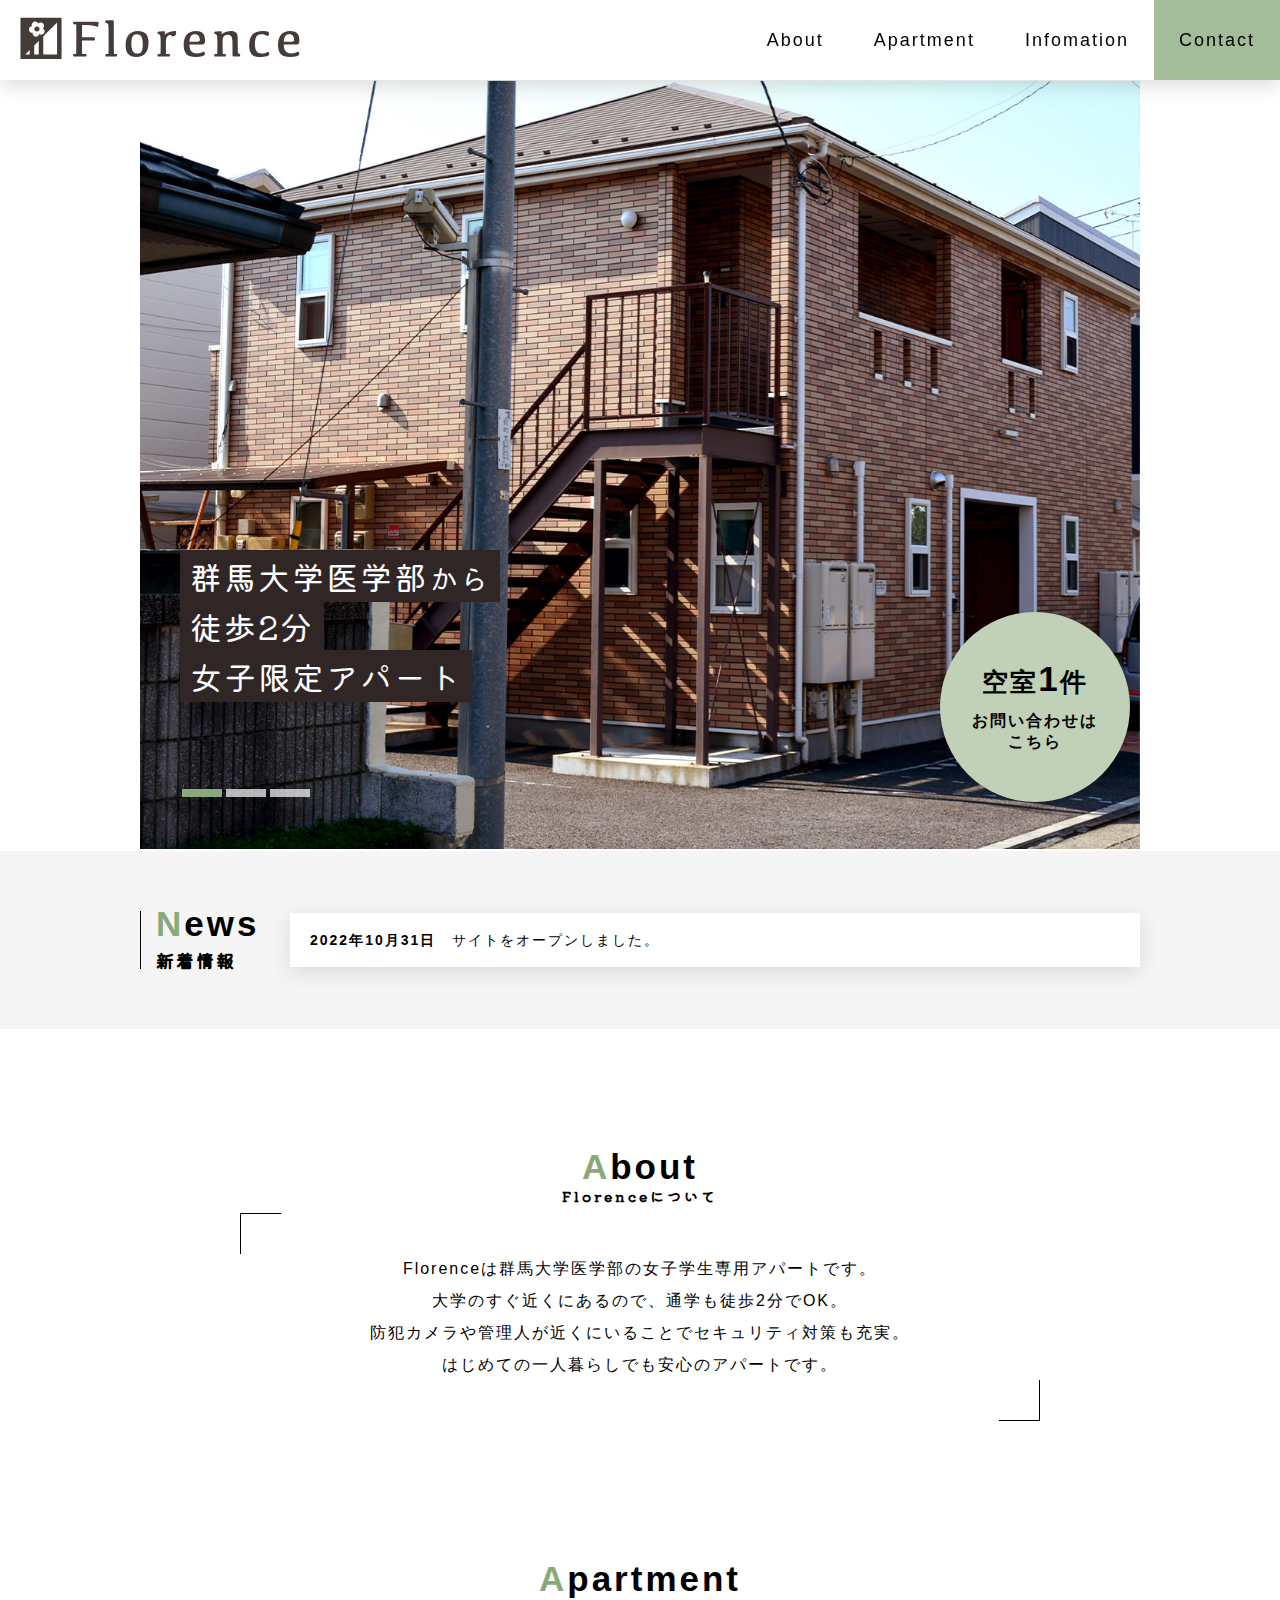
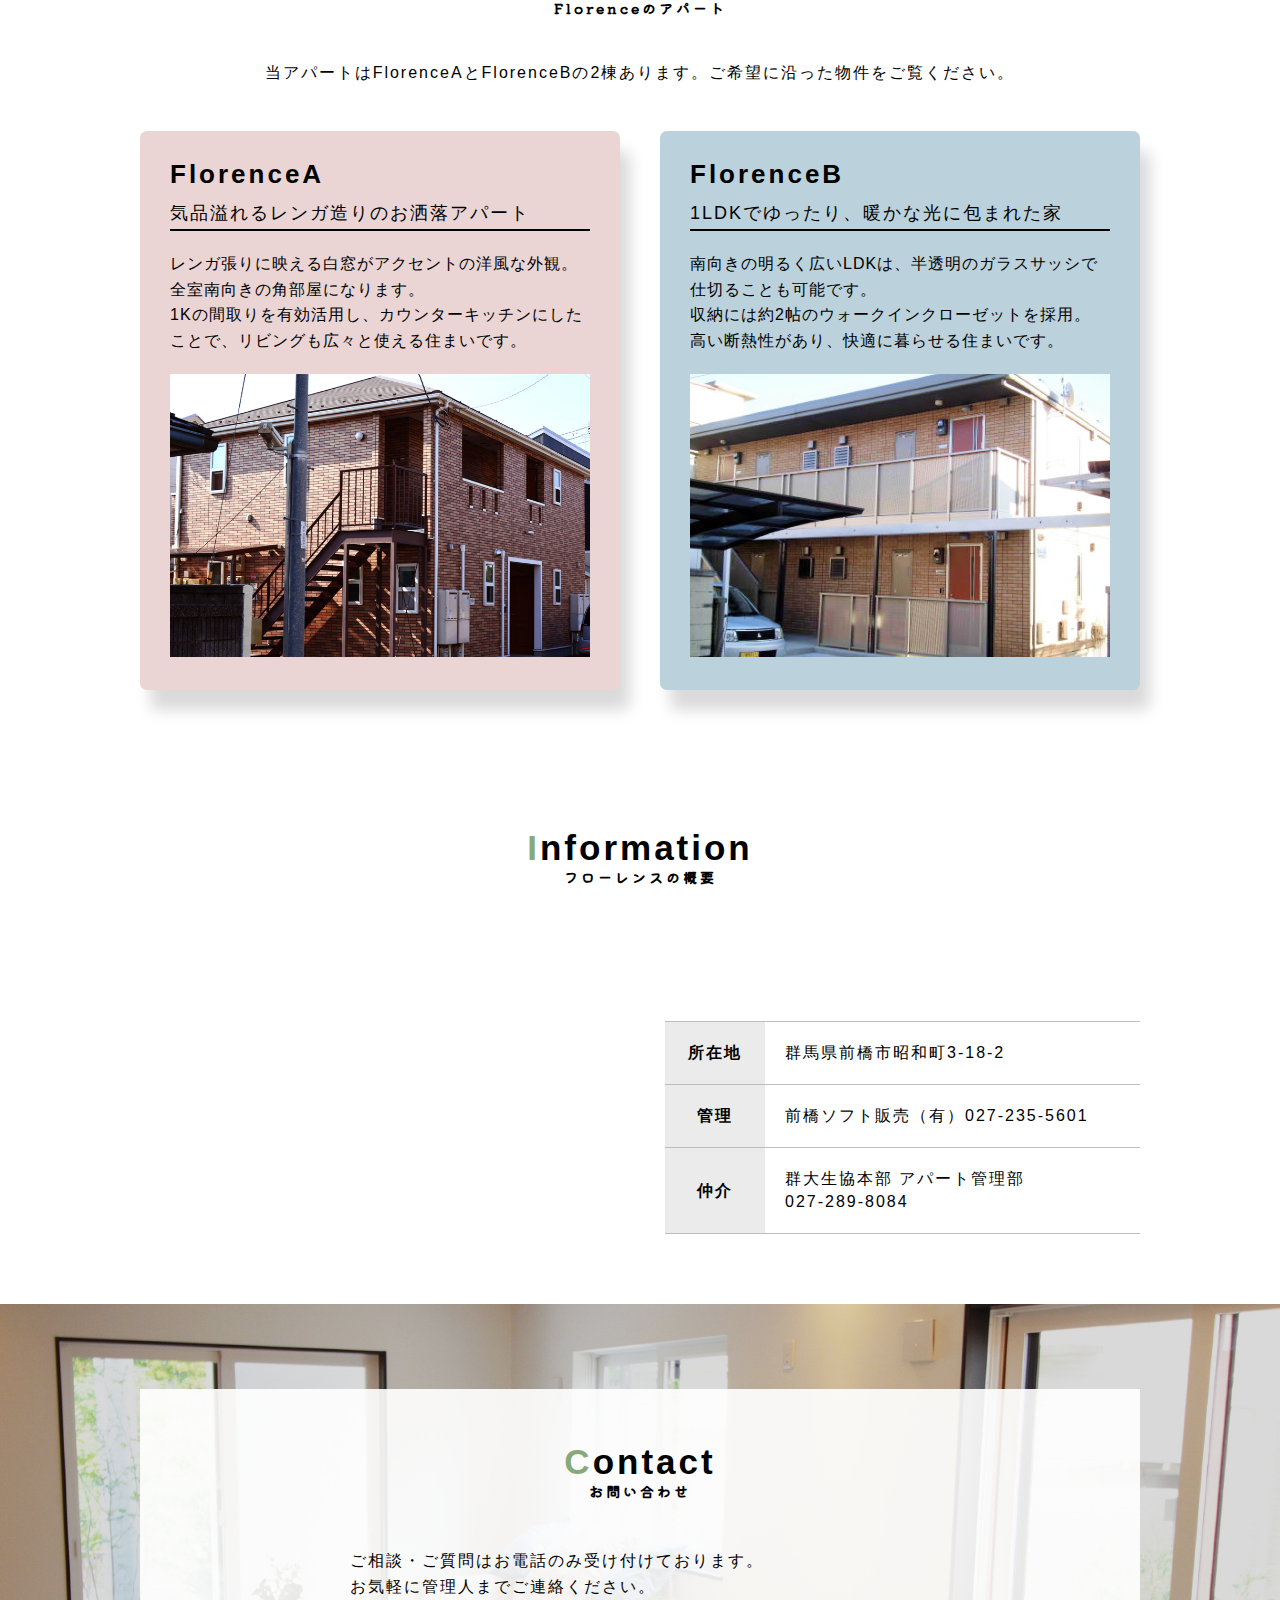
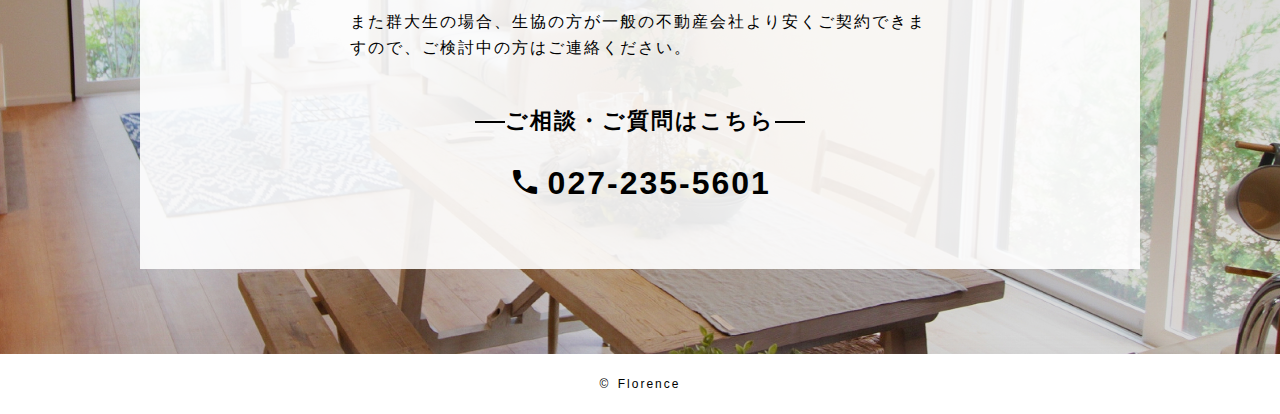
==== commit 03b58fa0: "Merge branch 'main' into issues-65_FlorenceA_mainvisial" ====
--- a/index.html
+++ b/index.html
@@ -194,17 +194,13 @@
               <tr class="infomation__row">
                 <th class="infomation__header">管理</th>
                 <td class="infomation__data">
-                  前橋ソフト販売（有）<br
-                    class="infomation__brank"
-                  />027-235-5601
+                  前橋ソフト販売（有）027-235-5601
                 </td>
               </tr>
               <tr class="infomation__row">
                 <th class="infomation__header">仲介</th>
                 <td class="infomation__data">
-                  群大生協本部 アパート管理部<br
-                    class="infomation__brank"
-                  />027-289-8084
+                  群大生協本部 アパート管理部<br />027-289-8084
                 </td>
               </tr>
             </table>
--- a/src/css/style.css
+++ b/src/css/style.css
@@ -1 +1 @@
-abbr,address,article,aside,audio,b,blockquote,body,canvas,caption,cite,code,dd,del,details,dfn,div,dl,dt,em,fieldset,figcaption,figure,footer,form,h1,h2,h3,h4,h5,h6,header,hgroup,html,i,iframe,img,ins,kbd,label,legend,li,mark,menu,nav,object,ol,p,pre,q,samp,section,small,span,strong,sub,summary,sup,table,tbody,td,tfoot,th,thead,time,tr,ul,var,video{margin:0;padding:0;border:0;outline:0;font-size:100%;vertical-align:baseline;background:transparent}body{line-height:1}article,aside,details,figcaption,figure,footer,header,hgroup,menu,nav,section{display:block}nav ul{list-style:none}blockquote,q{quotes:none}blockquote:after,blockquote:before,q:after,q:before{content:"";content:none}a{margin:0;padding:0;font-size:100%;vertical-align:baseline;background:transparent;text-decoration:none}button{background-color:transparent;border:none;cursor:pointer;outline:none;padding:0;-webkit-appearance:none;-moz-appearance:none;appearance:none}ins{background-color:#ff9;color:#000;text-decoration:none}mark{background-color:#ff9;color:#000;font-style:italic;font-weight:bold}del{text-decoration:line-through}abbr[title],dfn[title]{border-bottom:1px dotted;cursor:help}table{border-collapse:collapse;border-spacing:0}hr{display:block;height:1px;border:0;border-top:1px solid #cccccc;margin:1em 0;padding:0}input,select{vertical-align:middle}body{font-family:"Noto Sans JP",sans-serif;letter-spacing:2px}.inner{margin-left:auto;margin-right:auto;width:1000px}@media screen and (max-width:768px){.inner{width:100%;-webkit-box-sizing:border-box;box-sizing:border-box;padding:0 15px}}.inner{margin-left:auto;margin-right:auto;width:1000px}@media screen and (max-width:768px){.inner{width:100%;-webkit-box-sizing:border-box;box-sizing:border-box;padding:0 15px}}.inner{margin-left:auto;margin-right:auto;width:1000px}@media screen and (max-width:768px){.inner{width:100%;-webkit-box-sizing:border-box;box-sizing:border-box;padding:0 15px}}.inner{margin-left:auto;margin-right:auto;width:1000px}@media screen and (max-width:768px){.inner{width:100%;-webkit-box-sizing:border-box;box-sizing:border-box;padding:0 15px}}.footer{font-family:"Roboto",sans-serif;display:-webkit-box;display:-ms-flexbox;display:flex;-webkit-box-pack:center;-ms-flex-pack:center;justify-content:center;-webkit-box-align:center;-ms-flex-align:center;align-items:center;height:60px;font-size:12px;-webkit-box-shadow:-2px -7px 20px -5px rgba(189,189,189,0.2);box-shadow:-2px -7px 20px -5px rgba(189,189,189,0.2)}.footer__copyright{background:#ffffff}.footer__icon{margin-right:2px}.header{position:sticky;top:0;z-index:9999;height:80px;width:100%;-webkit-box-shadow:0 5px 20px 0 rgba(0,0,0,0.1490196078);box-shadow:0 5px 20px 0 rgba(0,0,0,0.1490196078);background:#ffffff;display:-webkit-box;display:-ms-flexbox;display:flex;-webkit-box-align:center;-ms-flex-align:center;align-items:center;-webkit-box-pack:justify;-ms-flex-pack:justify;justify-content:space-between}.header__logo{margin-left:20px;cursor:pointer}.header__logo img{width:280px}.header__mobile-logo{display:none}@media screen and (max-width:768px){.header__pc-logo{display:none}.header__mobile-logo{display:block}.header__logo{margin-left:20px}.header__logo a{width:unset}.header__logo .header__mobile-logo{width:45px}}.navigation{height:100%}.navigation__card{height:100%;display:-webkit-box;display:-ms-flexbox;display:flex}.navigation__item:last-of-type{background:#a4bd99;-webkit-transition:all 0.3s ease;transition:all 0.3s ease}.navigation__item:last-of-type:hover{background:#7b9f6b;-webkit-transition:all 0.3s ease;transition:all 0.3s ease}.navigation__link{position:relative;color:#000000;font-family:"kefa",sans-serif;font-size:18px;height:100%;padding:0 25px;display:-webkit-box;display:-ms-flexbox;display:flex;-webkit-box-pack:center;-ms-flex-pack:center;justify-content:center;-webkit-box-align:center;-ms-flex-align:center;align-items:center}.navigation__link:last-of-type{-webkit-transition:all 0.3s ease;transition:all 0.3s ease}.navigation__link:last-of-type:after{border-bottom:1px solid #000000;content:"";position:absolute;top:58px;left:50%;-webkit-transform:translate(-50%,-50%);transform:translate(-50%,-50%);-webkit-transition:all 0.3s ease;transition:all 0.3s ease;width:0px}.navigation__link:hover:after{width:40px}@media screen and (max-width:768px){.navigation{height:unset}.navigation__button{display:block}.navigation{height:30px;margin-right:20px}.open .navigation{height:100%;width:200px}.navigation{display:block}.navigation__button-line{background:#000000;display:block;height:2px;width:30px;-webkit-transition:all 0.3s ease;transition:all 0.3s ease}.navigation__button-line:nth-of-type(2){margin-top:10px}.navigation__button-line:nth-of-type(3){margin-top:10px}.open .navigation__button-line:first-of-type{-webkit-transform:translateY(10px) rotate(-45deg);transform:translateY(10px) rotate(-45deg)}.open .navigation__button-line:nth-of-type(2){opacity:0}.open .navigation__button-line:nth-of-type(3){-webkit-transform:translateY(-13px) rotate(45deg);transform:translateY(-13px) rotate(45deg)}.navigation__card{position:fixed;top:0;right:0;background:#ffffff;display:block;-webkit-transform:translateX(100%);transform:translateX(100%);-webkit-transition:all 0.3s ease;transition:all 0.3s ease;height:100%}.open .navigation__card{-webkit-transform:translateX(0);transform:translateX(0);-webkit-transition:all 0.3s ease;transition:all 0.3s ease}.navigation__link{background:#ffffff;font-size:14px;font-weight:bold;line-height:20px;width:140px;height:50px;text-align:left}.navigation__link:last-of-type:after{display:none}.navigation__item:first-of-type{padding-top:60px}}.contact{background-image:url(../../src/img/Florence_contact.jpg);background-size:cover;background-position:center;padding:85px 0;-webkit-box-sizing:border-box;box-sizing:border-box}.contact__wrap{width:100%;background:rgba(255,255,255,0.9);height:480px;padding:55px;-webkit-box-sizing:border-box;box-sizing:border-box}.contact__lead{width:580px;margin:0 auto;margin-top:50px;line-height:1.6}.contact__lead p:nth-of-type(3){margin-top:10px}.tel{padding:50px;text-align:center;position:relative}.tel__title{font-size:22px;position:relative;margin-bottom:30px}.tel__title:after,.tel__title:before{content:"";position:absolute;top:50%;width:30px;height:2px;background-color:black}.tel__title:before{left:230px}.tel__title:after{right:230px}.tel__number{font-size:32px;font-weight:700;color:#000000}.tel .material-icons{font-size:32px;position:relative;top:4px}a[href^="tel:"]{pointer-events:none}.infomation{padding:70px 0}.infomation__map{width:50%;height:300px}.infomation__wrap{display:-webkit-box;display:-ms-flexbox;display:flex;margin-top:50px;-webkit-box-align:end;-ms-flex-align:end;align-items:flex-end}.infomation__table{margin-left:50px;line-height:1.4;width:50%}.infomation__row{border-top:1px solid #bdbdbd}.infomation__row:nth-of-type(3){border-bottom:1px solid #bdbdbd}.infomation__header{width:60px;padding:20px;vertical-align:middle;background:rgba(189,189,189,0.3)}.infomation__data{padding:20px;vertical-align:middle}.infomation__brank{display:none}@media screen and (max-width:768px){.infomation__wrap{-webkit-box-orient:vertical;-webkit-box-direction:normal;-ms-flex-direction:column;flex-direction:column}.infomation__map{width:100%;height:300px}.infomation__table{width:100%;margin-left:0;margin-top:50px;font-size:14px}.infomation__header{padding:15px}.infomation__data{padding:15px}.infomation__brank{display:block}}.about{text-align:center;padding:120px 0 70px}.about__lead{font-family:"Noto Sans JP",sans-serif;font-size:16px;line-height:1.8;line-height:2;letter-spacing:2px;font-weight:300}.about__frame{position:relative;width:800px;margin:0 auto;padding:40px 0;margin-top:10px}.about__frame-deco{position:absolute;width:40px;height:40px}.about__frame-deco:first-of-type{top:0;left:0;border-top:1px solid;border-left:1px solid}.about__frame-deco:nth-of-type(2){bottom:0;right:0;border-bottom:1px solid;border-right:1px solid}@media screen and (max-width:768px){.about{padding:70px 0 20px}.about__lead{font-size:14px;text-align:left}.about__frame{width:100%;padding:30px 0 0 0}.about__frame-deco{display:none}}.apartment{padding:70px 0}.apartment__lead{text-align:center;margin:50px 0;letter-spacing:2px}.apartment__wrap{display:-webkit-box;display:-ms-flexbox;display:flex;-webkit-box-pack:justify;-ms-flex-pack:justify;justify-content:space-between}.apartment__link{color:unset}.apartment__card{width:420px;padding:30px;border-radius:7px;-webkit-box-shadow:10px 20px 15px rgba(0,0,0,0.1490196078);box-shadow:10px 20px 15px rgba(0,0,0,0.1490196078);-webkit-transition:all 0.3s ease;transition:all 0.3s ease}.apartment__card:hover{-webkit-transform:translate(5px,5px);transform:translate(5px,5px);-webkit-box-shadow:unset;box-shadow:unset;-webkit-transition:all 0.3s ease;transition:all 0.3s ease}.apartment__card--florenceA{background:#ead4d4;width:420px;padding:30px;border-radius:7px;-webkit-box-shadow:10px 20px 15px rgba(0,0,0,0.1490196078);box-shadow:10px 20px 15px rgba(0,0,0,0.1490196078);-webkit-transition:all 0.3s ease;transition:all 0.3s ease}.apartment__card--florenceA:hover{-webkit-transform:translate(5px,5px);transform:translate(5px,5px);-webkit-box-shadow:unset;box-shadow:unset;-webkit-transition:all 0.3s ease;transition:all 0.3s ease}.apartment__card--florenceB{background:#bbd1db;width:420px;padding:30px;border-radius:7px;-webkit-box-shadow:10px 20px 15px rgba(0,0,0,0.1490196078);box-shadow:10px 20px 15px rgba(0,0,0,0.1490196078);-webkit-transition:all 0.3s ease;transition:all 0.3s ease}.apartment__card--florenceB:hover{-webkit-transform:translate(5px,5px);transform:translate(5px,5px);-webkit-box-shadow:unset;box-shadow:unset;-webkit-transition:all 0.3s ease;transition:all 0.3s ease}.apartment__title{font-family:"kefa",sans-serif;font-size:26px;letter-spacing:3px}.apartment__text{padding:20px 0;line-height:1.6;letter-spacing:1px}.apartment__catchphrase{font-size:18px;margin-top:10px;border-bottom:2px solid;line-height:2rem}.apartment__img img{width:100%}.apartment__blank{display:none}@media screen and (max-width:768px){.apartment{padding:50px 0}.apartment__lead{text-align:left;font-size:14px;line-height:1.6}.apartment__wrap{-webkit-box-orient:vertical;-webkit-box-direction:normal;-ms-flex-direction:column;flex-direction:column}.apartment__card--florenceA{width:100%;-webkit-box-sizing:border-box;box-sizing:border-box}.apartment__card--florenceB{width:100%;-webkit-box-sizing:border-box;box-sizing:border-box}.apartment__link:nth-of-type(2){margin-top:40px}.apartment__catchphrase{font-size:16px;line-height:1.4}.apartment__text{font-size:14px}.apartment__blank{display:block}}.news{background:whitesmoke;margin-top:-51px;padding:60px 0px}.news__box{display:-webkit-box;display:-ms-flexbox;display:flex;-webkit-box-align:center;-ms-flex-align:center;align-items:center;-webkit-box-pack:justify;-ms-flex-pack:justify;justify-content:space-between}.news__card{background:#ffffff;-webkit-box-shadow:0 5px 20px 0 #d9d9d9;box-shadow:0 5px 20px 0 #d9d9d9;padding:20px;width:810px;font-size:14px}.news__data{font-weight:bold}.news__content{margin-left:10px}@media screen and (max-width:768px){.news__box{-webkit-box-orient:vertical;-webkit-box-direction:normal;-ms-flex-direction:column;flex-direction:column;-webkit-box-align:unset;-ms-flex-align:unset;align-items:unset}.news__card{display:-webkit-box;display:-ms-flexbox;display:flex;-webkit-box-orient:vertical;-webkit-box-direction:normal;-ms-flex-direction:column;flex-direction:column;padding:20px;margin-top:20px;width:unset;font-size:14px}.news__content{margin-left:0px;margin-top:10px}}.news-title{border-left:1px solid}.news-title__main{font-family:"kefa",sans-serif;font-size:35px;letter-spacing:3px;margin-top:-5px;margin-left:15px}.news-title__head{color:#88a97a}.news-title__second{font-family:"Kiwi Maru",sans-serif;font-size:18px;margin-top:10px;margin-left:15px}@media screen and (max-width:768px){.news-title__main{font-size:28px}.news-title__second{font-size:16px;margin-top:5px}}.swiper-slide img{width:100%}.swiper-wrapper{margin-bottom:50px}.swiper-catchphrase{position:absolute;left:40px;font-family:"Kiwi Maru",sans-serif;font-size:32px;z-index:5;color:#ffffff;background:#312626;padding:10px}.swiper-catchphrase__small{font-size:28px;margin-left:2px}.swiper-catchphrase:first-of-type{bottom:250px}.swiper-catchphrase:nth-of-type(2){bottom:200px}.swiper-catchphrase:nth-of-type(3){bottom:150px}.swiper-pagination{position:absolute;bottom:50px!important;left:40px!important;width:unset!important}.swiper-pagination-bullet{width:40px;border-radius:0;background:#ffffff;opacity:0.7}.swiper-pagination-bullet-active{width:40px;border-radius:0;background:#88a97a;opacity:1}.swiper-pagination-bullet{margin:2px!important}@media screen and (max-width:768px){.swiper{width:100%}.swiper img{width:100%}.swiper-catchphrase{left:10px;font-size:22px}.swiper-catchphrase__small{font-size:18px}.swiper-catchphrase:first-of-type{bottom:86px}.swiper-catchphrase:nth-of-type(2){bottom:48px}.swiper-catchphrase:nth-of-type(3){bottom:10px}.swiper-pagination{bottom:-30px!important;left:10px!important}.swiper-pagination-bullet{background:#bdbdbd;opacity:0.7}.swiper-pagination-bullet-active{background:#88a97a;opacity:1}}.swiper-vacancy{font-size:26px;font-weight:700;position:absolute;bottom:50px;right:10px;width:190px;height:190px;background:#c0d1b8;border-radius:100px;z-index:5;display:-webkit-box;display:-ms-flexbox;display:flex;-webkit-box-orient:vertical;-webkit-box-direction:normal;-ms-flex-direction:column;flex-direction:column;-webkit-box-align:center;-ms-flex-align:center;align-items:center;-webkit-box-pack:center;-ms-flex-pack:center;justify-content:center;-webkit-box-sizing:border-box;box-sizing:border-box}.swiper-vacancy__number{font-size:35px}.swiper-vacancy__contact{font-size:16px;text-align:center;margin-top:15px;line-height:1.3}@media screen and (max-width:768px){.swiper-vacancy{font-size:16px;bottom:-50px;right:10px;width:120px;height:120px;padding:15px}.swiper-vacancy__number{font-size:26px}.swiper-vacancy__contact{font-size:12px;margin-top:10px}.swiper-vacancy__contact--mobile{display:none}}@media screen and (max-width:768px){.menu__background{background:rgba(0,0,0,0.5647058824);position:fixed;bottom:0;left:0;right:0;top:0;-webkit-transition:all 0.3s ease;transition:all 0.3s ease;opacity:0;z-index:10}.open.menu__background{opacity:1}}.title{font-family:"kefa",sans-serif;letter-spacing:3px;font-weight:700;text-align:center}.title__main{font-size:35px}.title__main--head{color:#88a97a}.title__sub{font-family:"Kiwi Maru",sans-serif;font-size:14px;margin-top:5px}@media screen and (max-width:768px){.title__main{font-size:28px}.title__sub{font-size:12px}}+abbr,address,article,aside,audio,b,blockquote,body,canvas,caption,cite,code,dd,del,details,dfn,div,dl,dt,em,fieldset,figcaption,figure,footer,form,h1,h2,h3,h4,h5,h6,header,hgroup,html,i,iframe,img,ins,kbd,label,legend,li,mark,menu,nav,object,ol,p,pre,q,samp,section,small,span,strong,sub,summary,sup,table,tbody,td,tfoot,th,thead,time,tr,ul,var,video{margin:0;padding:0;border:0;outline:0;font-size:100%;vertical-align:baseline;background:transparent}body{line-height:1}article,aside,details,figcaption,figure,footer,header,hgroup,menu,nav,section{display:block}nav ul{list-style:none}blockquote,q{quotes:none}blockquote:after,blockquote:before,q:after,q:before{content:"";content:none}a{margin:0;padding:0;font-size:100%;vertical-align:baseline;background:transparent;text-decoration:none}button{background-color:transparent;border:none;cursor:pointer;outline:none;padding:0;-webkit-appearance:none;-moz-appearance:none;appearance:none}ins{background-color:#ff9;color:#000;text-decoration:none}mark{background-color:#ff9;color:#000;font-style:italic;font-weight:bold}del{text-decoration:line-through}abbr[title],dfn[title]{border-bottom:1px dotted;cursor:help}table{border-collapse:collapse;border-spacing:0}hr{display:block;height:1px;border:0;border-top:1px solid #cccccc;margin:1em 0;padding:0}input,select{vertical-align:middle}body{font-family:"Noto Sans JP",sans-serif;letter-spacing:2px}.inner{margin-left:auto;margin-right:auto;width:1000px}@media screen and (max-width:768px){.inner{width:100%;-webkit-box-sizing:border-box;box-sizing:border-box;padding:0 15px}}.inner{margin-left:auto;margin-right:auto;width:1000px}@media screen and (max-width:768px){.inner{width:100%;-webkit-box-sizing:border-box;box-sizing:border-box;padding:0 15px}}.inner{margin-left:auto;margin-right:auto;width:1000px}@media screen and (max-width:768px){.inner{width:100%;-webkit-box-sizing:border-box;box-sizing:border-box;padding:0 15px}}.inner{margin-left:auto;margin-right:auto;width:1000px}@media screen and (max-width:768px){.inner{width:100%;-webkit-box-sizing:border-box;box-sizing:border-box;padding:0 15px}}.footer{font-family:"Roboto",sans-serif;display:-webkit-box;display:-ms-flexbox;display:flex;-webkit-box-pack:center;-ms-flex-pack:center;justify-content:center;-webkit-box-align:center;-ms-flex-align:center;align-items:center;height:60px;font-size:12px;-webkit-box-shadow:-2px -7px 20px -5px rgba(189,189,189,0.2);box-shadow:-2px -7px 20px -5px rgba(189,189,189,0.2)}.footer__copyright{background:#ffffff}.footer__icon{margin-right:2px}.header{position:sticky;top:0;z-index:9999;height:80px;width:100%;-webkit-box-shadow:0 5px 20px 0 rgba(0,0,0,0.1490196078);box-shadow:0 5px 20px 0 rgba(0,0,0,0.1490196078);background:#ffffff;display:-webkit-box;display:-ms-flexbox;display:flex;-webkit-box-align:center;-ms-flex-align:center;align-items:center;-webkit-box-pack:justify;-ms-flex-pack:justify;justify-content:space-between}.header__logo{margin-left:20px;cursor:pointer}.header__logo img{width:280px}.header__mobile-logo{display:none}@media screen and (max-width:768px){.header__pc-logo{display:none}.header__mobile-logo{display:block}.header__logo{margin-left:20px}.header__logo a{width:unset}.header__logo .header__mobile-logo{width:45px}}.navigation{height:100%}.navigation__card{height:100%;display:-webkit-box;display:-ms-flexbox;display:flex}.navigation__item:last-of-type{background:#a4bd99;-webkit-transition:all 0.3s ease;transition:all 0.3s ease}.navigation__item:last-of-type:hover{background:#7b9f6b;-webkit-transition:all 0.3s ease;transition:all 0.3s ease}.navigation__link{position:relative;color:#000000;font-family:"kefa",sans-serif;font-size:18px;height:100%;padding:0 25px;display:-webkit-box;display:-ms-flexbox;display:flex;-webkit-box-pack:center;-ms-flex-pack:center;justify-content:center;-webkit-box-align:center;-ms-flex-align:center;align-items:center}.navigation__link:last-of-type{-webkit-transition:all 0.3s ease;transition:all 0.3s ease}.navigation__link:last-of-type:after{border-bottom:1px solid #000000;content:"";position:absolute;top:58px;left:50%;-webkit-transform:translate(-50%,-50%);transform:translate(-50%,-50%);-webkit-transition:all 0.3s ease;transition:all 0.3s ease;width:0px}.navigation__link:hover:after{width:40px}@media screen and (max-width:768px){.navigation{height:unset}.navigation__button{display:block}.navigation{height:30px;margin-right:20px}.open .navigation{height:100%;width:200px}.navigation{display:block}.navigation__button-line{background:#000000;display:block;height:2px;width:30px;-webkit-transition:all 0.3s ease;transition:all 0.3s ease}.navigation__button-line:nth-of-type(2){margin-top:10px}.navigation__button-line:nth-of-type(3){margin-top:10px}.open .navigation__button-line:first-of-type{-webkit-transform:translateY(10px) rotate(-45deg);transform:translateY(10px) rotate(-45deg)}.open .navigation__button-line:nth-of-type(2){opacity:0}.open .navigation__button-line:nth-of-type(3){-webkit-transform:translateY(-13px) rotate(45deg);transform:translateY(-13px) rotate(45deg)}.navigation__card{position:fixed;top:0;right:0;background:#ffffff;display:block;-webkit-transform:translateX(100%);transform:translateX(100%);-webkit-transition:all 0.3s ease;transition:all 0.3s ease;height:100%}.open .navigation__card{-webkit-transform:translateX(0);transform:translateX(0);-webkit-transition:all 0.3s ease;transition:all 0.3s ease}.navigation__link{background:#ffffff;font-size:14px;font-weight:bold;line-height:20px;width:140px;height:50px;text-align:left}.navigation__link:last-of-type:after{display:none}.navigation__item:first-of-type{padding-top:60px}}.contact{background-image:url(../../src/img/Florence_contact.jpg);background-size:cover;background-position:center;padding:85px 0;-webkit-box-sizing:border-box;box-sizing:border-box}.contact__wrap{width:100%;background:rgba(255,255,255,0.9);height:480px;padding:55px;-webkit-box-sizing:border-box;box-sizing:border-box}.contact__lead{width:580px;margin:0 auto;margin-top:50px;line-height:1.6}.contact__lead p:nth-of-type(3){margin-top:10px}.tel{padding:50px;text-align:center;position:relative}.tel__title{font-size:22px;position:relative;margin-bottom:30px}.tel__title:after,.tel__title:before{content:"";position:absolute;top:50%;width:30px;height:2px;background-color:black}.tel__title:before{left:230px}.tel__title:after{right:230px}.tel__number{font-size:32px;font-weight:700;color:#000000}.tel .material-icons{font-size:32px;position:relative;top:4px}a[href^="tel:"]{pointer-events:none}.infomation{padding:70px 0}.infomation__map{width:50%;height:300px}.infomation__wrap{display:-webkit-box;display:-ms-flexbox;display:flex;margin-top:50px;-webkit-box-align:end;-ms-flex-align:end;align-items:flex-end}.infomation__table{margin-left:50px;line-height:1.4;width:50%}.infomation__row{border-top:1px solid #bdbdbd}.infomation__row:nth-of-type(3){border-bottom:1px solid #bdbdbd}.infomation__header{width:60px;padding:20px;vertical-align:middle;background:rgba(189,189,189,0.3)}.infomation__data{padding:20px;vertical-align:middle}.about{text-align:center;padding:120px 0 70px}.about__lead{font-family:"Noto Sans JP",sans-serif;font-size:16px;line-height:1.8;line-height:2;letter-spacing:2px;font-weight:300}.about__frame{position:relative;width:800px;margin:0 auto;padding:40px 0;margin-top:10px}.about__frame-deco{position:absolute;width:40px;height:40px}.about__frame-deco:first-of-type{top:0;left:0;border-top:1px solid;border-left:1px solid}.about__frame-deco:nth-of-type(2){bottom:0;right:0;border-bottom:1px solid;border-right:1px solid}@media screen and (max-width:768px){.about{padding:70px 0 20px}.about__lead{font-size:14px;text-align:left}.about__frame{width:100%;padding:30px 0 0 0}.about__frame-deco{display:none}}.apartment{padding:70px 0}.apartment__lead{text-align:center;margin:50px 0;letter-spacing:2px}.apartment__wrap{display:-webkit-box;display:-ms-flexbox;display:flex;-webkit-box-pack:justify;-ms-flex-pack:justify;justify-content:space-between}.apartment__link{color:unset}.apartment__card{width:420px;padding:30px;border-radius:7px;-webkit-box-shadow:10px 20px 15px rgba(0,0,0,0.1490196078);box-shadow:10px 20px 15px rgba(0,0,0,0.1490196078);-webkit-transition:all 0.3s ease;transition:all 0.3s ease}.apartment__card:hover{-webkit-transform:translate(5px,5px);transform:translate(5px,5px);-webkit-box-shadow:unset;box-shadow:unset;-webkit-transition:all 0.3s ease;transition:all 0.3s ease}.apartment__card--florenceA{background:#ead4d4;width:420px;padding:30px;border-radius:7px;-webkit-box-shadow:10px 20px 15px rgba(0,0,0,0.1490196078);box-shadow:10px 20px 15px rgba(0,0,0,0.1490196078);-webkit-transition:all 0.3s ease;transition:all 0.3s ease}.apartment__card--florenceA:hover{-webkit-transform:translate(5px,5px);transform:translate(5px,5px);-webkit-box-shadow:unset;box-shadow:unset;-webkit-transition:all 0.3s ease;transition:all 0.3s ease}.apartment__card--florenceB{background:#bbd1db;width:420px;padding:30px;border-radius:7px;-webkit-box-shadow:10px 20px 15px rgba(0,0,0,0.1490196078);box-shadow:10px 20px 15px rgba(0,0,0,0.1490196078);-webkit-transition:all 0.3s ease;transition:all 0.3s ease}.apartment__card--florenceB:hover{-webkit-transform:translate(5px,5px);transform:translate(5px,5px);-webkit-box-shadow:unset;box-shadow:unset;-webkit-transition:all 0.3s ease;transition:all 0.3s ease}.apartment__title{font-family:"kefa",sans-serif;font-size:26px;letter-spacing:3px}.apartment__text{padding:20px 0;line-height:1.6;letter-spacing:1px}.apartment__catchphrase{font-size:18px;margin-top:10px;border-bottom:2px solid;line-height:2rem}.apartment__img img{width:100%}.apartment__blank{display:none}@media screen and (max-width:768px){.apartment{padding:50px 0}.apartment__lead{text-align:left;font-size:14px;line-height:1.6}.apartment__wrap{-webkit-box-orient:vertical;-webkit-box-direction:normal;-ms-flex-direction:column;flex-direction:column}.apartment__card--florenceA{width:100%;-webkit-box-sizing:border-box;box-sizing:border-box}.apartment__card--florenceB{width:100%;-webkit-box-sizing:border-box;box-sizing:border-box}.apartment__link:nth-of-type(2){margin-top:40px}.apartment__catchphrase{font-size:16px;line-height:1.4}.apartment__text{font-size:14px}.apartment__blank{display:block}}.news{background:whitesmoke;margin-top:-51px;padding:60px 0px}.news__box{display:-webkit-box;display:-ms-flexbox;display:flex;-webkit-box-align:center;-ms-flex-align:center;align-items:center;-webkit-box-pack:justify;-ms-flex-pack:justify;justify-content:space-between}.news__card{background:#ffffff;-webkit-box-shadow:0 5px 20px 0 #d9d9d9;box-shadow:0 5px 20px 0 #d9d9d9;padding:20px;width:810px;font-size:14px}.news__data{font-weight:bold}.news__content{margin-left:10px}@media screen and (max-width:768px){.news__box{-webkit-box-orient:vertical;-webkit-box-direction:normal;-ms-flex-direction:column;flex-direction:column;-webkit-box-align:unset;-ms-flex-align:unset;align-items:unset}.news__card{display:-webkit-box;display:-ms-flexbox;display:flex;-webkit-box-orient:vertical;-webkit-box-direction:normal;-ms-flex-direction:column;flex-direction:column;padding:20px;margin-top:20px;width:unset;font-size:14px}.news__content{margin-left:0px;margin-top:10px}}.news-title{border-left:1px solid}.news-title__main{font-family:"kefa",sans-serif;font-size:35px;letter-spacing:3px;margin-top:-5px;margin-left:15px}.news-title__head{color:#88a97a}.news-title__second{font-family:"Kiwi Maru",sans-serif;font-size:18px;margin-top:10px;margin-left:15px}@media screen and (max-width:768px){.news-title__main{font-size:28px}.news-title__second{font-size:16px;margin-top:5px}}.swiper-slide img{width:100%}.swiper-wrapper{margin-bottom:50px}.swiper-catchphrase{position:absolute;left:40px;font-family:"Kiwi Maru",sans-serif;font-size:32px;z-index:5;color:#ffffff;background:#312626;padding:10px}.swiper-catchphrase__small{font-size:28px;margin-left:2px}.swiper-catchphrase:first-of-type{bottom:250px}.swiper-catchphrase:nth-of-type(2){bottom:200px}.swiper-catchphrase:nth-of-type(3){bottom:150px}.swiper-pagination{position:absolute;bottom:50px!important;left:40px!important;width:unset!important}.swiper-pagination-bullet{width:40px;border-radius:0;background:#ffffff;opacity:0.7}.swiper-pagination-bullet-active{width:40px;border-radius:0;background:#88a97a;opacity:1}.swiper-pagination-bullet{margin:2px!important}@media screen and (max-width:768px){.swiper{width:100%}.swiper img{width:100%}.swiper-catchphrase{left:10px;font-size:22px}.swiper-catchphrase__small{font-size:18px}.swiper-catchphrase:first-of-type{bottom:86px}.swiper-catchphrase:nth-of-type(2){bottom:48px}.swiper-catchphrase:nth-of-type(3){bottom:10px}.swiper-pagination{bottom:-30px!important;left:10px!important}.swiper-pagination-bullet{background:#bdbdbd;opacity:0.7}.swiper-pagination-bullet-active{background:#88a97a;opacity:1}}.florenceA .swiper-slide img{width:60%;border-radius:0 0 0 100px}.florenceA .swiper-slide{text-align:right}.florenceA .swiper-catchphrase{color:#312626;background:unset}.florenceA .swiper-pagination{top:430px;right:450px}.florenceA .swiper-pagination-bullet{width:15px;height:15px;border-radius:15px;border:1px solid;margin:0 8px!important}.florenceA .swiper-pagination-bullet-active{background:#d1a1a1}.florenceA .swiper-catchphrase:first-of-type{bottom:280px}.florenceA .swiper-catchphrase:nth-of-type(2){bottom:230px}.florenceA .swiper-catchphrase:nth-of-type(3){bottom:180px}.florenceA .swiper-catchphrase:last-of-type{bottom:130px;letter-spacing:4px}.florenceA .swiper-vacancy{background:#e2c3c3;display:none}.swiper-vacancy{font-size:26px;font-weight:700;position:absolute;bottom:50px;right:10px;width:190px;height:190px;background:#c0d1b8;border-radius:100px;z-index:5;display:-webkit-box;display:-ms-flexbox;display:flex;-webkit-box-orient:vertical;-webkit-box-direction:normal;-ms-flex-direction:column;flex-direction:column;-webkit-box-align:center;-ms-flex-align:center;align-items:center;-webkit-box-pack:center;-ms-flex-pack:center;justify-content:center;-webkit-box-sizing:border-box;box-sizing:border-box}.swiper-vacancy__number{font-size:35px}.swiper-vacancy__contact{font-size:16px;text-align:center;margin-top:15px;line-height:1.3}@media screen and (max-width:768px){.swiper-vacancy{font-size:16px;bottom:-50px;right:10px;width:120px;height:120px;padding:15px}.swiper-vacancy__number{font-size:26px}.swiper-vacancy__contact{font-size:12px;margin-top:10px}.swiper-vacancy__contact--mobile{display:none}}@media screen and (max-width:768px){.menu__background{background:rgba(0,0,0,0.5647058824);position:fixed;bottom:0;left:0;right:0;top:0;-webkit-transition:all 0.3s ease;transition:all 0.3s ease;opacity:0;z-index:10}.open.menu__background{opacity:1}}.title{font-family:"kefa",sans-serif;letter-spacing:3px;font-weight:700;text-align:center}.title__main{font-size:35px}.title__main--head{color:#88a97a}.title__sub{font-family:"Kiwi Maru",sans-serif;font-size:14px;margin-top:5px}@media screen and (max-width:768px){.title__main{font-size:28px}.title__sub{font-size:12px}}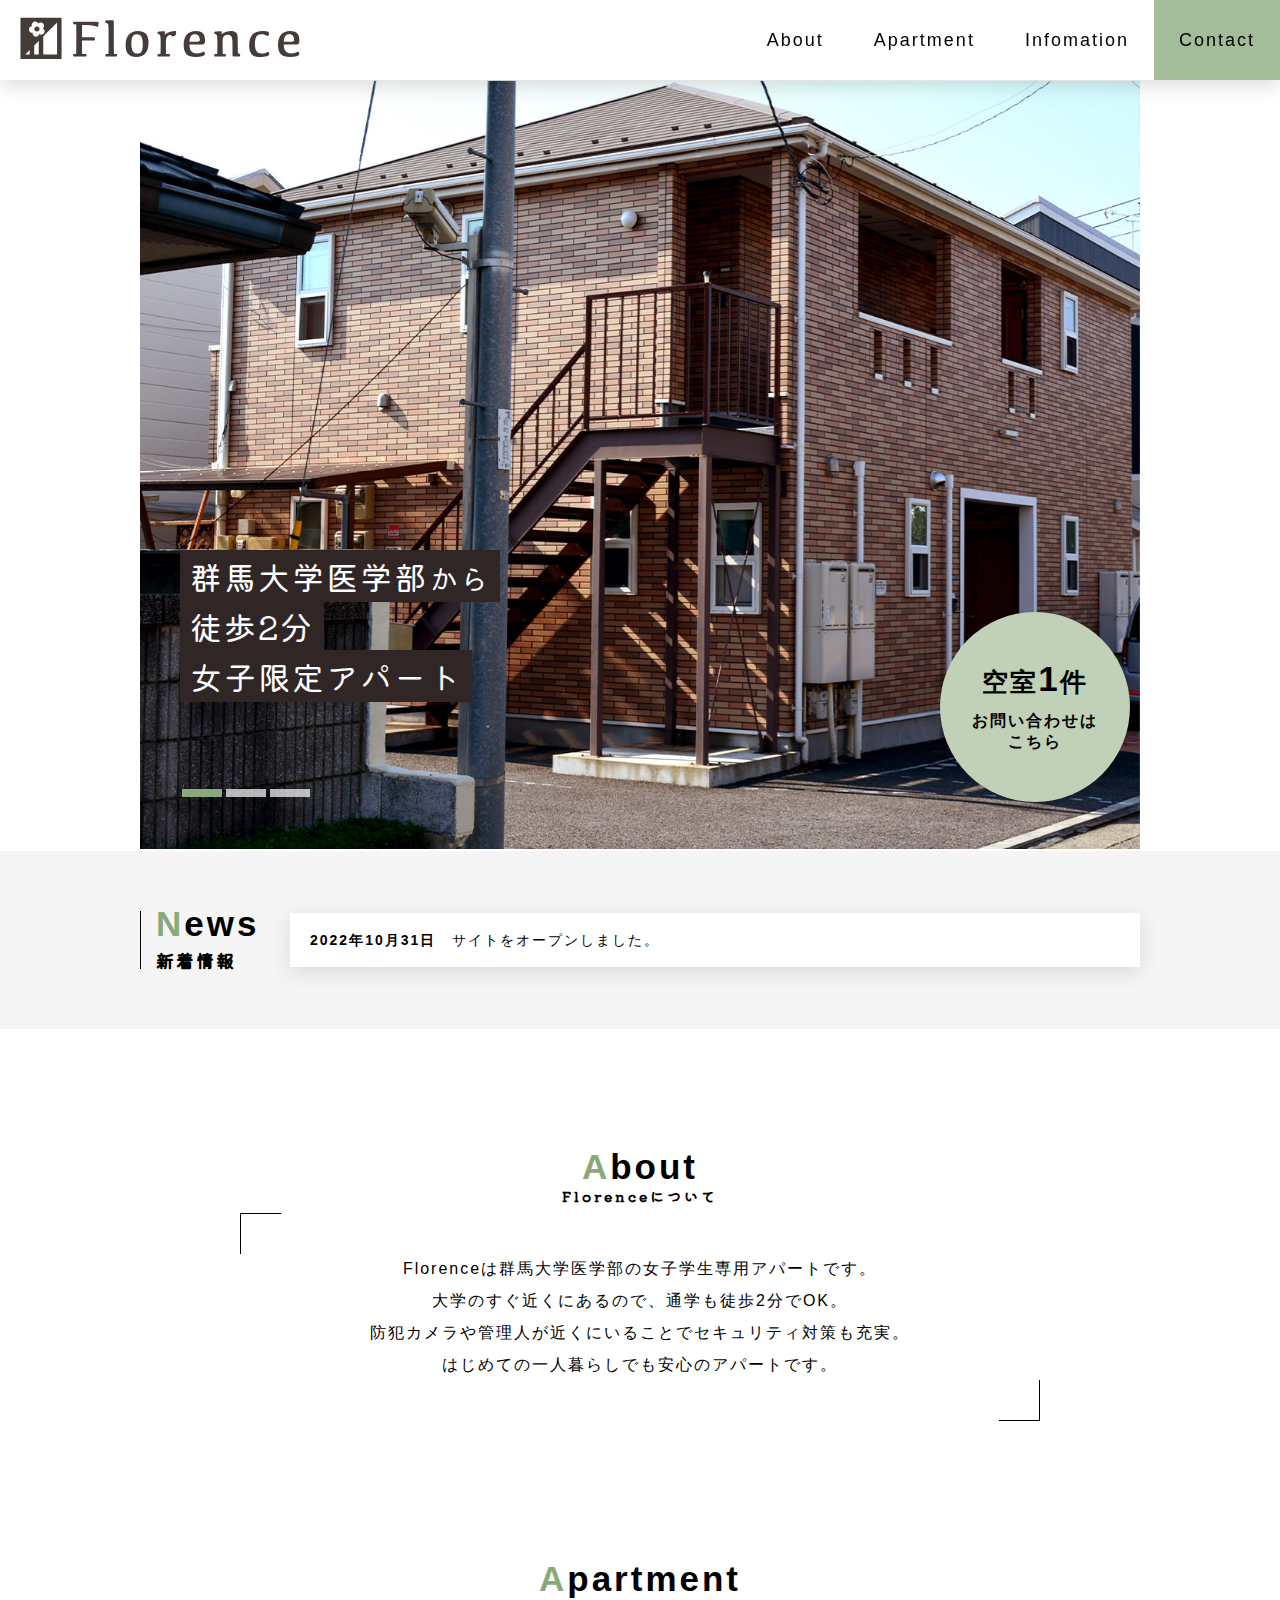
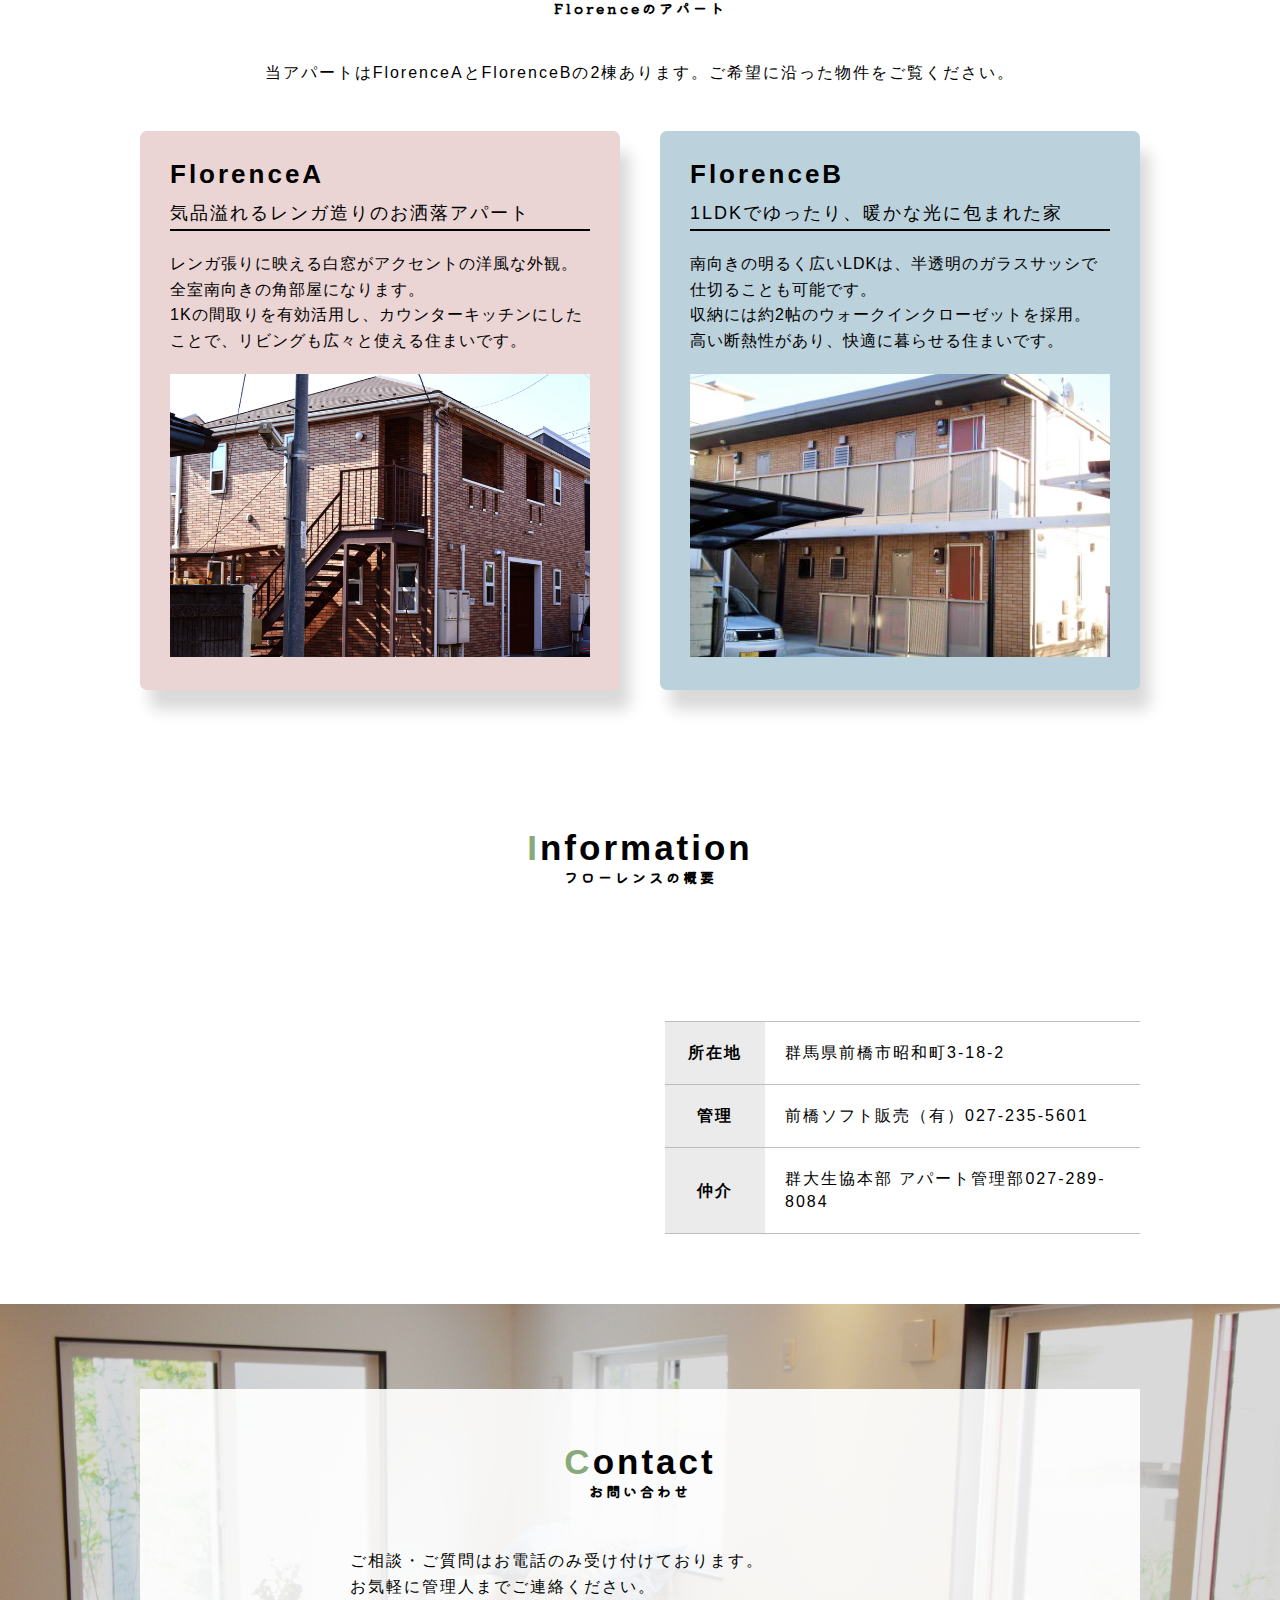
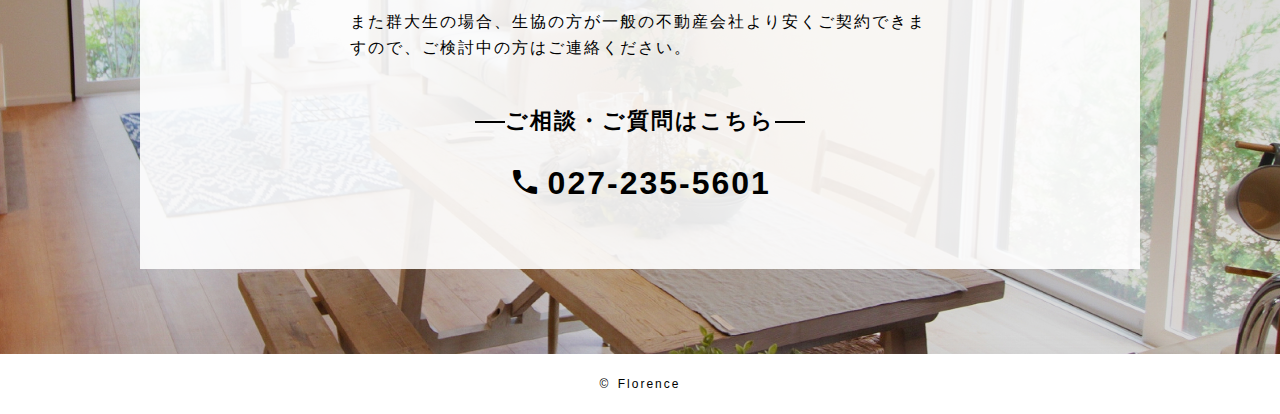
==== commit 09620646: "feat:brankをblankに修正した" ====
--- a/index.html
+++ b/index.html
@@ -194,13 +194,17 @@
               <tr class="infomation__row">
                 <th class="infomation__header">管理</th>
                 <td class="infomation__data">
-                  前橋ソフト販売（有）027-235-5601
+                  前橋ソフト販売（有）<br
+                    class="infomation__blank"
+                  />027-235-5601
                 </td>
               </tr>
               <tr class="infomation__row">
                 <th class="infomation__header">仲介</th>
                 <td class="infomation__data">
-                  群大生協本部 アパート管理部<br />027-289-8084
+                  群大生協本部 アパート管理部<br
+                    class="infomation__blank"
+                  />027-289-8084
                 </td>
               </tr>
             </table>
--- a/src/css/style.css
+++ b/src/css/style.css
@@ -1 +1 @@
-abbr,address,article,aside,audio,b,blockquote,body,canvas,caption,cite,code,dd,del,details,dfn,div,dl,dt,em,fieldset,figcaption,figure,footer,form,h1,h2,h3,h4,h5,h6,header,hgroup,html,i,iframe,img,ins,kbd,label,legend,li,mark,menu,nav,object,ol,p,pre,q,samp,section,small,span,strong,sub,summary,sup,table,tbody,td,tfoot,th,thead,time,tr,ul,var,video{margin:0;padding:0;border:0;outline:0;font-size:100%;vertical-align:baseline;background:transparent}body{line-height:1}article,aside,details,figcaption,figure,footer,header,hgroup,menu,nav,section{display:block}nav ul{list-style:none}blockquote,q{quotes:none}blockquote:after,blockquote:before,q:after,q:before{content:"";content:none}a{margin:0;padding:0;font-size:100%;vertical-align:baseline;background:transparent;text-decoration:none}button{background-color:transparent;border:none;cursor:pointer;outline:none;padding:0;-webkit-appearance:none;-moz-appearance:none;appearance:none}ins{background-color:#ff9;color:#000;text-decoration:none}mark{background-color:#ff9;color:#000;font-style:italic;font-weight:bold}del{text-decoration:line-through}abbr[title],dfn[title]{border-bottom:1px dotted;cursor:help}table{border-collapse:collapse;border-spacing:0}hr{display:block;height:1px;border:0;border-top:1px solid #cccccc;margin:1em 0;padding:0}input,select{vertical-align:middle}body{font-family:"Noto Sans JP",sans-serif;letter-spacing:2px}.inner{margin-left:auto;margin-right:auto;width:1000px}@media screen and (max-width:768px){.inner{width:100%;-webkit-box-sizing:border-box;box-sizing:border-box;padding:0 15px}}.inner{margin-left:auto;margin-right:auto;width:1000px}@media screen and (max-width:768px){.inner{width:100%;-webkit-box-sizing:border-box;box-sizing:border-box;padding:0 15px}}.inner{margin-left:auto;margin-right:auto;width:1000px}@media screen and (max-width:768px){.inner{width:100%;-webkit-box-sizing:border-box;box-sizing:border-box;padding:0 15px}}.inner{margin-left:auto;margin-right:auto;width:1000px}@media screen and (max-width:768px){.inner{width:100%;-webkit-box-sizing:border-box;box-sizing:border-box;padding:0 15px}}.footer{font-family:"Roboto",sans-serif;display:-webkit-box;display:-ms-flexbox;display:flex;-webkit-box-pack:center;-ms-flex-pack:center;justify-content:center;-webkit-box-align:center;-ms-flex-align:center;align-items:center;height:60px;font-size:12px;-webkit-box-shadow:-2px -7px 20px -5px rgba(189,189,189,0.2);box-shadow:-2px -7px 20px -5px rgba(189,189,189,0.2)}.footer__copyright{background:#ffffff}.footer__icon{margin-right:2px}.header{position:sticky;top:0;z-index:9999;height:80px;width:100%;-webkit-box-shadow:0 5px 20px 0 rgba(0,0,0,0.1490196078);box-shadow:0 5px 20px 0 rgba(0,0,0,0.1490196078);background:#ffffff;display:-webkit-box;display:-ms-flexbox;display:flex;-webkit-box-align:center;-ms-flex-align:center;align-items:center;-webkit-box-pack:justify;-ms-flex-pack:justify;justify-content:space-between}.header__logo{margin-left:20px;cursor:pointer}.header__logo img{width:280px}.header__mobile-logo{display:none}@media screen and (max-width:768px){.header__pc-logo{display:none}.header__mobile-logo{display:block}.header__logo{margin-left:20px}.header__logo a{width:unset}.header__logo .header__mobile-logo{width:45px}}.navigation{height:100%}.navigation__card{height:100%;display:-webkit-box;display:-ms-flexbox;display:flex}.navigation__item:last-of-type{background:#a4bd99;-webkit-transition:all 0.3s ease;transition:all 0.3s ease}.navigation__item:last-of-type:hover{background:#7b9f6b;-webkit-transition:all 0.3s ease;transition:all 0.3s ease}.navigation__link{position:relative;color:#000000;font-family:"kefa",sans-serif;font-size:18px;height:100%;padding:0 25px;display:-webkit-box;display:-ms-flexbox;display:flex;-webkit-box-pack:center;-ms-flex-pack:center;justify-content:center;-webkit-box-align:center;-ms-flex-align:center;align-items:center}.navigation__link:last-of-type{-webkit-transition:all 0.3s ease;transition:all 0.3s ease}.navigation__link:last-of-type:after{border-bottom:1px solid #000000;content:"";position:absolute;top:58px;left:50%;-webkit-transform:translate(-50%,-50%);transform:translate(-50%,-50%);-webkit-transition:all 0.3s ease;transition:all 0.3s ease;width:0px}.navigation__link:hover:after{width:40px}@media screen and (max-width:768px){.navigation{height:unset}.navigation__button{display:block}.navigation{height:30px;margin-right:20px}.open .navigation{height:100%;width:200px}.navigation{display:block}.navigation__button-line{background:#000000;display:block;height:2px;width:30px;-webkit-transition:all 0.3s ease;transition:all 0.3s ease}.navigation__button-line:nth-of-type(2){margin-top:10px}.navigation__button-line:nth-of-type(3){margin-top:10px}.open .navigation__button-line:first-of-type{-webkit-transform:translateY(10px) rotate(-45deg);transform:translateY(10px) rotate(-45deg)}.open .navigation__button-line:nth-of-type(2){opacity:0}.open .navigation__button-line:nth-of-type(3){-webkit-transform:translateY(-13px) rotate(45deg);transform:translateY(-13px) rotate(45deg)}.navigation__card{position:fixed;top:0;right:0;background:#ffffff;display:block;-webkit-transform:translateX(100%);transform:translateX(100%);-webkit-transition:all 0.3s ease;transition:all 0.3s ease;height:100%}.open .navigation__card{-webkit-transform:translateX(0);transform:translateX(0);-webkit-transition:all 0.3s ease;transition:all 0.3s ease}.navigation__link{background:#ffffff;font-size:14px;font-weight:bold;line-height:20px;width:140px;height:50px;text-align:left}.navigation__link:last-of-type:after{display:none}.navigation__item:first-of-type{padding-top:60px}}.contact{background-image:url(../../src/img/Florence_contact.jpg);background-size:cover;background-position:center;padding:85px 0;-webkit-box-sizing:border-box;box-sizing:border-box}.contact__wrap{width:100%;background:rgba(255,255,255,0.9);height:480px;padding:55px;-webkit-box-sizing:border-box;box-sizing:border-box}.contact__lead{width:580px;margin:0 auto;margin-top:50px;line-height:1.6}.contact__lead p:nth-of-type(3){margin-top:10px}.tel{padding:50px;text-align:center;position:relative}.tel__title{font-size:22px;position:relative;margin-bottom:30px}.tel__title:after,.tel__title:before{content:"";position:absolute;top:50%;width:30px;height:2px;background-color:black}.tel__title:before{left:230px}.tel__title:after{right:230px}.tel__number{font-size:32px;font-weight:700;color:#000000}.tel .material-icons{font-size:32px;position:relative;top:4px}a[href^="tel:"]{pointer-events:none}.infomation{padding:70px 0}.infomation__map{width:50%;height:300px}.infomation__wrap{display:-webkit-box;display:-ms-flexbox;display:flex;margin-top:50px;-webkit-box-align:end;-ms-flex-align:end;align-items:flex-end}.infomation__table{margin-left:50px;line-height:1.4;width:50%}.infomation__row{border-top:1px solid #bdbdbd}.infomation__row:nth-of-type(3){border-bottom:1px solid #bdbdbd}.infomation__header{width:60px;padding:20px;vertical-align:middle;background:rgba(189,189,189,0.3)}.infomation__data{padding:20px;vertical-align:middle}.about{text-align:center;padding:120px 0 70px}.about__lead{font-family:"Noto Sans JP",sans-serif;font-size:16px;line-height:1.8;line-height:2;letter-spacing:2px;font-weight:300}.about__frame{position:relative;width:800px;margin:0 auto;padding:40px 0;margin-top:10px}.about__frame-deco{position:absolute;width:40px;height:40px}.about__frame-deco:first-of-type{top:0;left:0;border-top:1px solid;border-left:1px solid}.about__frame-deco:nth-of-type(2){bottom:0;right:0;border-bottom:1px solid;border-right:1px solid}@media screen and (max-width:768px){.about{padding:70px 0 20px}.about__lead{font-size:14px;text-align:left}.about__frame{width:100%;padding:30px 0 0 0}.about__frame-deco{display:none}}.apartment{padding:70px 0}.apartment__lead{text-align:center;margin:50px 0;letter-spacing:2px}.apartment__wrap{display:-webkit-box;display:-ms-flexbox;display:flex;-webkit-box-pack:justify;-ms-flex-pack:justify;justify-content:space-between}.apartment__link{color:unset}.apartment__card{width:420px;padding:30px;border-radius:7px;-webkit-box-shadow:10px 20px 15px rgba(0,0,0,0.1490196078);box-shadow:10px 20px 15px rgba(0,0,0,0.1490196078);-webkit-transition:all 0.3s ease;transition:all 0.3s ease}.apartment__card:hover{-webkit-transform:translate(5px,5px);transform:translate(5px,5px);-webkit-box-shadow:unset;box-shadow:unset;-webkit-transition:all 0.3s ease;transition:all 0.3s ease}.apartment__card--florenceA{background:#ead4d4;width:420px;padding:30px;border-radius:7px;-webkit-box-shadow:10px 20px 15px rgba(0,0,0,0.1490196078);box-shadow:10px 20px 15px rgba(0,0,0,0.1490196078);-webkit-transition:all 0.3s ease;transition:all 0.3s ease}.apartment__card--florenceA:hover{-webkit-transform:translate(5px,5px);transform:translate(5px,5px);-webkit-box-shadow:unset;box-shadow:unset;-webkit-transition:all 0.3s ease;transition:all 0.3s ease}.apartment__card--florenceB{background:#bbd1db;width:420px;padding:30px;border-radius:7px;-webkit-box-shadow:10px 20px 15px rgba(0,0,0,0.1490196078);box-shadow:10px 20px 15px rgba(0,0,0,0.1490196078);-webkit-transition:all 0.3s ease;transition:all 0.3s ease}.apartment__card--florenceB:hover{-webkit-transform:translate(5px,5px);transform:translate(5px,5px);-webkit-box-shadow:unset;box-shadow:unset;-webkit-transition:all 0.3s ease;transition:all 0.3s ease}.apartment__title{font-family:"kefa",sans-serif;font-size:26px;letter-spacing:3px}.apartment__text{padding:20px 0;line-height:1.6;letter-spacing:1px}.apartment__catchphrase{font-size:18px;margin-top:10px;border-bottom:2px solid;line-height:2rem}.apartment__img img{width:100%}.apartment__blank{display:none}@media screen and (max-width:768px){.apartment{padding:50px 0}.apartment__lead{text-align:left;font-size:14px;line-height:1.6}.apartment__wrap{-webkit-box-orient:vertical;-webkit-box-direction:normal;-ms-flex-direction:column;flex-direction:column}.apartment__card--florenceA{width:100%;-webkit-box-sizing:border-box;box-sizing:border-box}.apartment__card--florenceB{width:100%;-webkit-box-sizing:border-box;box-sizing:border-box}.apartment__link:nth-of-type(2){margin-top:40px}.apartment__catchphrase{font-size:16px;line-height:1.4}.apartment__text{font-size:14px}.apartment__blank{display:block}}.news{background:whitesmoke;margin-top:-51px;padding:60px 0px}.news__box{display:-webkit-box;display:-ms-flexbox;display:flex;-webkit-box-align:center;-ms-flex-align:center;align-items:center;-webkit-box-pack:justify;-ms-flex-pack:justify;justify-content:space-between}.news__card{background:#ffffff;-webkit-box-shadow:0 5px 20px 0 #d9d9d9;box-shadow:0 5px 20px 0 #d9d9d9;padding:20px;width:810px;font-size:14px}.news__data{font-weight:bold}.news__content{margin-left:10px}@media screen and (max-width:768px){.news__box{-webkit-box-orient:vertical;-webkit-box-direction:normal;-ms-flex-direction:column;flex-direction:column;-webkit-box-align:unset;-ms-flex-align:unset;align-items:unset}.news__card{display:-webkit-box;display:-ms-flexbox;display:flex;-webkit-box-orient:vertical;-webkit-box-direction:normal;-ms-flex-direction:column;flex-direction:column;padding:20px;margin-top:20px;width:unset;font-size:14px}.news__content{margin-left:0px;margin-top:10px}}.news-title{border-left:1px solid}.news-title__main{font-family:"kefa",sans-serif;font-size:35px;letter-spacing:3px;margin-top:-5px;margin-left:15px}.news-title__head{color:#88a97a}.news-title__second{font-family:"Kiwi Maru",sans-serif;font-size:18px;margin-top:10px;margin-left:15px}@media screen and (max-width:768px){.news-title__main{font-size:28px}.news-title__second{font-size:16px;margin-top:5px}}.swiper-slide img{width:100%}.swiper-wrapper{margin-bottom:50px}.swiper-catchphrase{position:absolute;left:40px;font-family:"Kiwi Maru",sans-serif;font-size:32px;z-index:5;color:#ffffff;background:#312626;padding:10px}.swiper-catchphrase__small{font-size:28px;margin-left:2px}.swiper-catchphrase:first-of-type{bottom:250px}.swiper-catchphrase:nth-of-type(2){bottom:200px}.swiper-catchphrase:nth-of-type(3){bottom:150px}.swiper-pagination{position:absolute;bottom:50px!important;left:40px!important;width:unset!important}.swiper-pagination-bullet{width:40px;border-radius:0;background:#ffffff;opacity:0.7}.swiper-pagination-bullet-active{width:40px;border-radius:0;background:#88a97a;opacity:1}.swiper-pagination-bullet{margin:2px!important}@media screen and (max-width:768px){.swiper{width:100%}.swiper img{width:100%}.swiper-catchphrase{left:10px;font-size:22px}.swiper-catchphrase__small{font-size:18px}.swiper-catchphrase:first-of-type{bottom:86px}.swiper-catchphrase:nth-of-type(2){bottom:48px}.swiper-catchphrase:nth-of-type(3){bottom:10px}.swiper-pagination{bottom:-30px!important;left:10px!important}.swiper-pagination-bullet{background:#bdbdbd;opacity:0.7}.swiper-pagination-bullet-active{background:#88a97a;opacity:1}}.florenceA .swiper-slide img{width:60%;border-radius:0 0 0 100px}.florenceA .swiper-slide{text-align:right}.florenceA .swiper-catchphrase{color:#312626;background:unset}.florenceA .swiper-pagination{top:430px;right:450px}.florenceA .swiper-pagination-bullet{width:15px;height:15px;border-radius:15px;border:1px solid;margin:0 8px!important}.florenceA .swiper-pagination-bullet-active{background:#d1a1a1}.florenceA .swiper-catchphrase:first-of-type{bottom:280px}.florenceA .swiper-catchphrase:nth-of-type(2){bottom:230px}.florenceA .swiper-catchphrase:nth-of-type(3){bottom:180px}.florenceA .swiper-catchphrase:last-of-type{bottom:130px;letter-spacing:4px}.florenceA .swiper-vacancy{background:#e2c3c3;display:none}.swiper-vacancy{font-size:26px;font-weight:700;position:absolute;bottom:50px;right:10px;width:190px;height:190px;background:#c0d1b8;border-radius:100px;z-index:5;display:-webkit-box;display:-ms-flexbox;display:flex;-webkit-box-orient:vertical;-webkit-box-direction:normal;-ms-flex-direction:column;flex-direction:column;-webkit-box-align:center;-ms-flex-align:center;align-items:center;-webkit-box-pack:center;-ms-flex-pack:center;justify-content:center;-webkit-box-sizing:border-box;box-sizing:border-box}.swiper-vacancy__number{font-size:35px}.swiper-vacancy__contact{font-size:16px;text-align:center;margin-top:15px;line-height:1.3}@media screen and (max-width:768px){.swiper-vacancy{font-size:16px;bottom:-50px;right:10px;width:120px;height:120px;padding:15px}.swiper-vacancy__number{font-size:26px}.swiper-vacancy__contact{font-size:12px;margin-top:10px}.swiper-vacancy__contact--mobile{display:none}}@media screen and (max-width:768px){.menu__background{background:rgba(0,0,0,0.5647058824);position:fixed;bottom:0;left:0;right:0;top:0;-webkit-transition:all 0.3s ease;transition:all 0.3s ease;opacity:0;z-index:10}.open.menu__background{opacity:1}}.title{font-family:"kefa",sans-serif;letter-spacing:3px;font-weight:700;text-align:center}.title__main{font-size:35px}.title__main--head{color:#88a97a}.title__sub{font-family:"Kiwi Maru",sans-serif;font-size:14px;margin-top:5px}@media screen and (max-width:768px){.title__main{font-size:28px}.title__sub{font-size:12px}}+abbr,address,article,aside,audio,b,blockquote,body,canvas,caption,cite,code,dd,del,details,dfn,div,dl,dt,em,fieldset,figcaption,figure,footer,form,h1,h2,h3,h4,h5,h6,header,hgroup,html,i,iframe,img,ins,kbd,label,legend,li,mark,menu,nav,object,ol,p,pre,q,samp,section,small,span,strong,sub,summary,sup,table,tbody,td,tfoot,th,thead,time,tr,ul,var,video{margin:0;padding:0;border:0;outline:0;font-size:100%;vertical-align:baseline;background:transparent}body{line-height:1}article,aside,details,figcaption,figure,footer,header,hgroup,menu,nav,section{display:block}nav ul{list-style:none}blockquote,q{quotes:none}blockquote:after,blockquote:before,q:after,q:before{content:"";content:none}a{margin:0;padding:0;font-size:100%;vertical-align:baseline;background:transparent;text-decoration:none}button{background-color:transparent;border:none;cursor:pointer;outline:none;padding:0;-webkit-appearance:none;-moz-appearance:none;appearance:none}ins{background-color:#ff9;color:#000;text-decoration:none}mark{background-color:#ff9;color:#000;font-style:italic;font-weight:bold}del{text-decoration:line-through}abbr[title],dfn[title]{border-bottom:1px dotted;cursor:help}table{border-collapse:collapse;border-spacing:0}hr{display:block;height:1px;border:0;border-top:1px solid #cccccc;margin:1em 0;padding:0}input,select{vertical-align:middle}body{font-family:"Noto Sans JP",sans-serif;letter-spacing:2px}.inner{margin-left:auto;margin-right:auto;width:1000px}@media screen and (max-width:768px){.inner{width:100%;-webkit-box-sizing:border-box;box-sizing:border-box;padding:0 15px}}.inner{margin-left:auto;margin-right:auto;width:1000px}@media screen and (max-width:768px){.inner{width:100%;-webkit-box-sizing:border-box;box-sizing:border-box;padding:0 15px}}.inner{margin-left:auto;margin-right:auto;width:1000px}@media screen and (max-width:768px){.inner{width:100%;-webkit-box-sizing:border-box;box-sizing:border-box;padding:0 15px}}.inner{margin-left:auto;margin-right:auto;width:1000px}@media screen and (max-width:768px){.inner{width:100%;-webkit-box-sizing:border-box;box-sizing:border-box;padding:0 15px}}.footer{font-family:"Roboto",sans-serif;display:-webkit-box;display:-ms-flexbox;display:flex;-webkit-box-pack:center;-ms-flex-pack:center;justify-content:center;-webkit-box-align:center;-ms-flex-align:center;align-items:center;height:60px;font-size:12px;-webkit-box-shadow:-2px -7px 20px -5px rgba(189,189,189,0.2);box-shadow:-2px -7px 20px -5px rgba(189,189,189,0.2)}.footer__copyright{background:#ffffff}.footer__icon{margin-right:2px}.header{position:sticky;top:0;z-index:9999;height:80px;width:100%;-webkit-box-shadow:0 5px 20px 0 rgba(0,0,0,0.1490196078);box-shadow:0 5px 20px 0 rgba(0,0,0,0.1490196078);background:#ffffff;display:-webkit-box;display:-ms-flexbox;display:flex;-webkit-box-align:center;-ms-flex-align:center;align-items:center;-webkit-box-pack:justify;-ms-flex-pack:justify;justify-content:space-between}.header__logo{margin-left:20px;cursor:pointer}.header__logo img{width:280px}.header__mobile-logo{display:none}@media screen and (max-width:768px){.header__pc-logo{display:none}.header__mobile-logo{display:block}.header__logo{margin-left:20px}.header__logo a{width:unset}.header__logo .header__mobile-logo{width:45px}}.navigation{height:100%}.navigation__card{height:100%;display:-webkit-box;display:-ms-flexbox;display:flex}.navigation__item:last-of-type{background:#a4bd99;-webkit-transition:all 0.3s ease;transition:all 0.3s ease}.navigation__item:last-of-type:hover{background:#7b9f6b;-webkit-transition:all 0.3s ease;transition:all 0.3s ease}.navigation__link{position:relative;color:#000000;font-family:"kefa",sans-serif;font-size:18px;height:100%;padding:0 25px;display:-webkit-box;display:-ms-flexbox;display:flex;-webkit-box-pack:center;-ms-flex-pack:center;justify-content:center;-webkit-box-align:center;-ms-flex-align:center;align-items:center}.navigation__link:last-of-type{-webkit-transition:all 0.3s ease;transition:all 0.3s ease}.navigation__link:last-of-type:after{border-bottom:1px solid #000000;content:"";position:absolute;top:58px;left:50%;-webkit-transform:translate(-50%,-50%);transform:translate(-50%,-50%);-webkit-transition:all 0.3s ease;transition:all 0.3s ease;width:0px}.navigation__link:hover:after{width:40px}@media screen and (max-width:768px){.navigation{height:unset}.navigation__button{display:block}.navigation{height:30px;margin-right:20px}.open .navigation{height:100%;width:200px}.navigation{display:block}.navigation__button-line{background:#000000;display:block;height:2px;width:30px;-webkit-transition:all 0.3s ease;transition:all 0.3s ease}.navigation__button-line:nth-of-type(2){margin-top:10px}.navigation__button-line:nth-of-type(3){margin-top:10px}.open .navigation__button-line:first-of-type{-webkit-transform:translateY(10px) rotate(-45deg);transform:translateY(10px) rotate(-45deg)}.open .navigation__button-line:nth-of-type(2){opacity:0}.open .navigation__button-line:nth-of-type(3){-webkit-transform:translateY(-13px) rotate(45deg);transform:translateY(-13px) rotate(45deg)}.navigation__card{position:fixed;top:0;right:0;background:#ffffff;display:block;-webkit-transform:translateX(100%);transform:translateX(100%);-webkit-transition:all 0.3s ease;transition:all 0.3s ease;height:100%}.open .navigation__card{-webkit-transform:translateX(0);transform:translateX(0);-webkit-transition:all 0.3s ease;transition:all 0.3s ease}.navigation__link{background:#ffffff;font-size:14px;font-weight:bold;line-height:20px;width:140px;height:50px;text-align:left}.navigation__link:last-of-type:after{display:none}.navigation__item:first-of-type{padding-top:60px}}.contact{background-image:url(../../src/img/Florence_contact.jpg);background-size:cover;background-position:center;padding:85px 0;-webkit-box-sizing:border-box;box-sizing:border-box}.contact__wrap{width:100%;background:rgba(255,255,255,0.9);height:480px;padding:55px;-webkit-box-sizing:border-box;box-sizing:border-box}.contact__lead{width:580px;margin:0 auto;margin-top:50px;line-height:1.6}.contact__lead p:nth-of-type(3){margin-top:10px}.tel{padding:50px;text-align:center;position:relative}.tel__title{font-size:22px;position:relative;margin-bottom:30px}.tel__title:after,.tel__title:before{content:"";position:absolute;top:50%;width:30px;height:2px;background-color:black}.tel__title:before{left:230px}.tel__title:after{right:230px}.tel__number{font-size:32px;font-weight:700;color:#000000}.tel .material-icons{font-size:32px;position:relative;top:4px}a[href^="tel:"]{pointer-events:none}.infomation{padding:70px 0}.infomation__map{width:50%;height:300px}.infomation__wrap{display:-webkit-box;display:-ms-flexbox;display:flex;margin-top:50px;-webkit-box-align:end;-ms-flex-align:end;align-items:flex-end}.infomation__table{margin-left:50px;line-height:1.4;width:50%}.infomation__row{border-top:1px solid #bdbdbd}.infomation__row:nth-of-type(3){border-bottom:1px solid #bdbdbd}.infomation__header{width:60px;padding:20px;vertical-align:middle;background:rgba(189,189,189,0.3)}.infomation__data{padding:20px;vertical-align:middle}.infomation__blank{display:none}@media screen and (max-width:768px){.infomation__wrap{-webkit-box-orient:vertical;-webkit-box-direction:normal;-ms-flex-direction:column;flex-direction:column}.infomation__map{width:100%;height:300px}.infomation__table{width:100%;margin-left:0;margin-top:50px;font-size:14px}.infomation__header{padding:15px}.infomation__data{padding:15px}.infomation__blank{display:block}}.about{text-align:center;padding:120px 0 70px}.about__lead{font-family:"Noto Sans JP",sans-serif;font-size:16px;line-height:1.8;line-height:2;letter-spacing:2px;font-weight:300}.about__frame{position:relative;width:800px;margin:0 auto;padding:40px 0;margin-top:10px}.about__frame-deco{position:absolute;width:40px;height:40px}.about__frame-deco:first-of-type{top:0;left:0;border-top:1px solid;border-left:1px solid}.about__frame-deco:nth-of-type(2){bottom:0;right:0;border-bottom:1px solid;border-right:1px solid}@media screen and (max-width:768px){.about{padding:70px 0 20px}.about__lead{font-size:14px;text-align:left}.about__frame{width:100%;padding:30px 0 0 0}.about__frame-deco{display:none}}.apartment{padding:70px 0}.apartment__lead{text-align:center;margin:50px 0;letter-spacing:2px}.apartment__wrap{display:-webkit-box;display:-ms-flexbox;display:flex;-webkit-box-pack:justify;-ms-flex-pack:justify;justify-content:space-between}.apartment__link{color:unset}.apartment__card{width:420px;padding:30px;border-radius:7px;-webkit-box-shadow:10px 20px 15px rgba(0,0,0,0.1490196078);box-shadow:10px 20px 15px rgba(0,0,0,0.1490196078);-webkit-transition:all 0.3s ease;transition:all 0.3s ease}.apartment__card:hover{-webkit-transform:translate(5px,5px);transform:translate(5px,5px);-webkit-box-shadow:unset;box-shadow:unset;-webkit-transition:all 0.3s ease;transition:all 0.3s ease}.apartment__card--florenceA{background:#ead4d4;width:420px;padding:30px;border-radius:7px;-webkit-box-shadow:10px 20px 15px rgba(0,0,0,0.1490196078);box-shadow:10px 20px 15px rgba(0,0,0,0.1490196078);-webkit-transition:all 0.3s ease;transition:all 0.3s ease}.apartment__card--florenceA:hover{-webkit-transform:translate(5px,5px);transform:translate(5px,5px);-webkit-box-shadow:unset;box-shadow:unset;-webkit-transition:all 0.3s ease;transition:all 0.3s ease}.apartment__card--florenceB{background:#bbd1db;width:420px;padding:30px;border-radius:7px;-webkit-box-shadow:10px 20px 15px rgba(0,0,0,0.1490196078);box-shadow:10px 20px 15px rgba(0,0,0,0.1490196078);-webkit-transition:all 0.3s ease;transition:all 0.3s ease}.apartment__card--florenceB:hover{-webkit-transform:translate(5px,5px);transform:translate(5px,5px);-webkit-box-shadow:unset;box-shadow:unset;-webkit-transition:all 0.3s ease;transition:all 0.3s ease}.apartment__title{font-family:"kefa",sans-serif;font-size:26px;letter-spacing:3px}.apartment__text{padding:20px 0;line-height:1.6;letter-spacing:1px}.apartment__catchphrase{font-size:18px;margin-top:10px;border-bottom:2px solid;line-height:2rem}.apartment__img img{width:100%}.apartment__blank{display:none}@media screen and (max-width:768px){.apartment{padding:50px 0}.apartment__lead{text-align:left;font-size:14px;line-height:1.6}.apartment__wrap{-webkit-box-orient:vertical;-webkit-box-direction:normal;-ms-flex-direction:column;flex-direction:column}.apartment__card--florenceA{width:100%;-webkit-box-sizing:border-box;box-sizing:border-box}.apartment__card--florenceB{width:100%;-webkit-box-sizing:border-box;box-sizing:border-box}.apartment__link:nth-of-type(2){margin-top:40px}.apartment__catchphrase{font-size:16px;line-height:1.4}.apartment__text{font-size:14px}.apartment__blank{display:block}}.news{background:whitesmoke;margin-top:-51px;padding:60px 0px}.news__box{display:-webkit-box;display:-ms-flexbox;display:flex;-webkit-box-align:center;-ms-flex-align:center;align-items:center;-webkit-box-pack:justify;-ms-flex-pack:justify;justify-content:space-between}.news__card{background:#ffffff;-webkit-box-shadow:0 5px 20px 0 #d9d9d9;box-shadow:0 5px 20px 0 #d9d9d9;padding:20px;width:810px;font-size:14px}.news__data{font-weight:bold}.news__content{margin-left:10px}@media screen and (max-width:768px){.news__box{-webkit-box-orient:vertical;-webkit-box-direction:normal;-ms-flex-direction:column;flex-direction:column;-webkit-box-align:unset;-ms-flex-align:unset;align-items:unset}.news__card{display:-webkit-box;display:-ms-flexbox;display:flex;-webkit-box-orient:vertical;-webkit-box-direction:normal;-ms-flex-direction:column;flex-direction:column;padding:20px;margin-top:20px;width:unset;font-size:14px}.news__content{margin-left:0px;margin-top:10px}}.news-title{border-left:1px solid}.news-title__main{font-family:"kefa",sans-serif;font-size:35px;letter-spacing:3px;margin-top:-5px;margin-left:15px}.news-title__head{color:#88a97a}.news-title__second{font-family:"Kiwi Maru",sans-serif;font-size:18px;margin-top:10px;margin-left:15px}@media screen and (max-width:768px){.news-title__main{font-size:28px}.news-title__second{font-size:16px;margin-top:5px}}.swiper-slide img{width:100%}.swiper-wrapper{margin-bottom:50px}.swiper-catchphrase{position:absolute;left:40px;font-family:"Kiwi Maru",sans-serif;font-size:32px;z-index:5;color:#ffffff;background:#312626;padding:10px}.swiper-catchphrase__small{font-size:28px;margin-left:2px}.swiper-catchphrase:first-of-type{bottom:250px}.swiper-catchphrase:nth-of-type(2){bottom:200px}.swiper-catchphrase:nth-of-type(3){bottom:150px}.swiper-pagination{position:absolute;bottom:50px!important;left:40px!important;width:unset!important}.swiper-pagination-bullet{width:40px;border-radius:0;background:#ffffff;opacity:0.7}.swiper-pagination-bullet-active{width:40px;border-radius:0;background:#88a97a;opacity:1}.swiper-pagination-bullet{margin:2px!important}@media screen and (max-width:768px){.swiper{width:100%}.swiper img{width:100%}.swiper-catchphrase{left:10px;font-size:22px}.swiper-catchphrase__small{font-size:18px}.swiper-catchphrase:first-of-type{bottom:86px}.swiper-catchphrase:nth-of-type(2){bottom:48px}.swiper-catchphrase:nth-of-type(3){bottom:10px}.swiper-pagination{bottom:-30px!important;left:10px!important}.swiper-pagination-bullet{background:#bdbdbd;opacity:0.7}.swiper-pagination-bullet-active{background:#88a97a;opacity:1}}.swiper-vacancy{font-size:26px;font-weight:700;position:absolute;bottom:50px;right:10px;width:190px;height:190px;background:#c0d1b8;border-radius:100px;z-index:5;display:-webkit-box;display:-ms-flexbox;display:flex;-webkit-box-orient:vertical;-webkit-box-direction:normal;-ms-flex-direction:column;flex-direction:column;-webkit-box-align:center;-ms-flex-align:center;align-items:center;-webkit-box-pack:center;-ms-flex-pack:center;justify-content:center;-webkit-box-sizing:border-box;box-sizing:border-box}.swiper-vacancy__number{font-size:35px}.swiper-vacancy__contact{font-size:16px;text-align:center;margin-top:15px;line-height:1.3}@media screen and (max-width:768px){.swiper-vacancy{font-size:16px;bottom:-50px;right:10px;width:120px;height:120px;padding:15px}.swiper-vacancy__number{font-size:26px}.swiper-vacancy__contact{font-size:12px;margin-top:10px}.swiper-vacancy__contact--mobile{display:none}}@media screen and (max-width:768px){.menu__background{background:rgba(0,0,0,0.5647058824);position:fixed;bottom:0;left:0;right:0;top:0;-webkit-transition:all 0.3s ease;transition:all 0.3s ease;opacity:0;z-index:10}.open.menu__background{opacity:1}}.title{font-family:"kefa",sans-serif;letter-spacing:3px;font-weight:700;text-align:center}.title__main{font-size:35px}.title__main--head{color:#88a97a}.title__sub{font-family:"Kiwi Maru",sans-serif;font-size:14px;margin-top:5px}@media screen and (max-width:768px){.title__main{font-size:28px}.title__sub{font-size:12px}}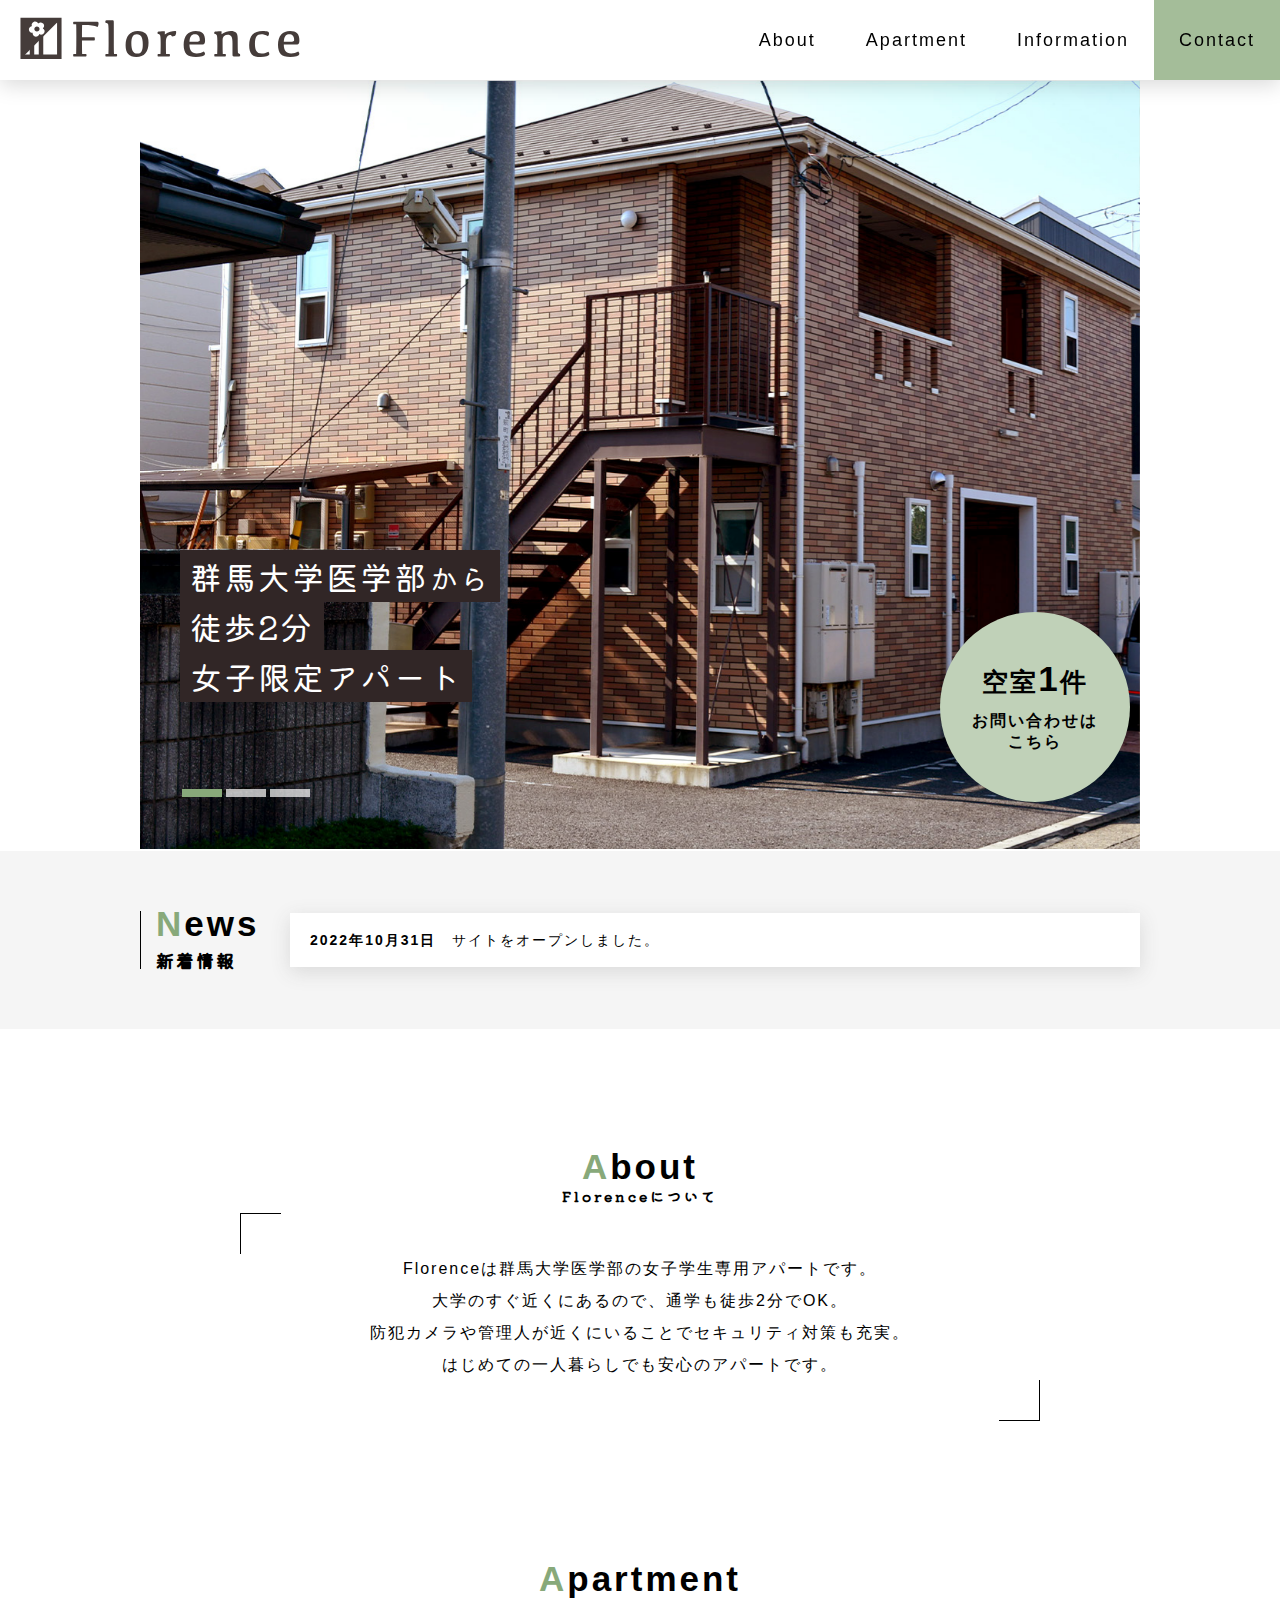
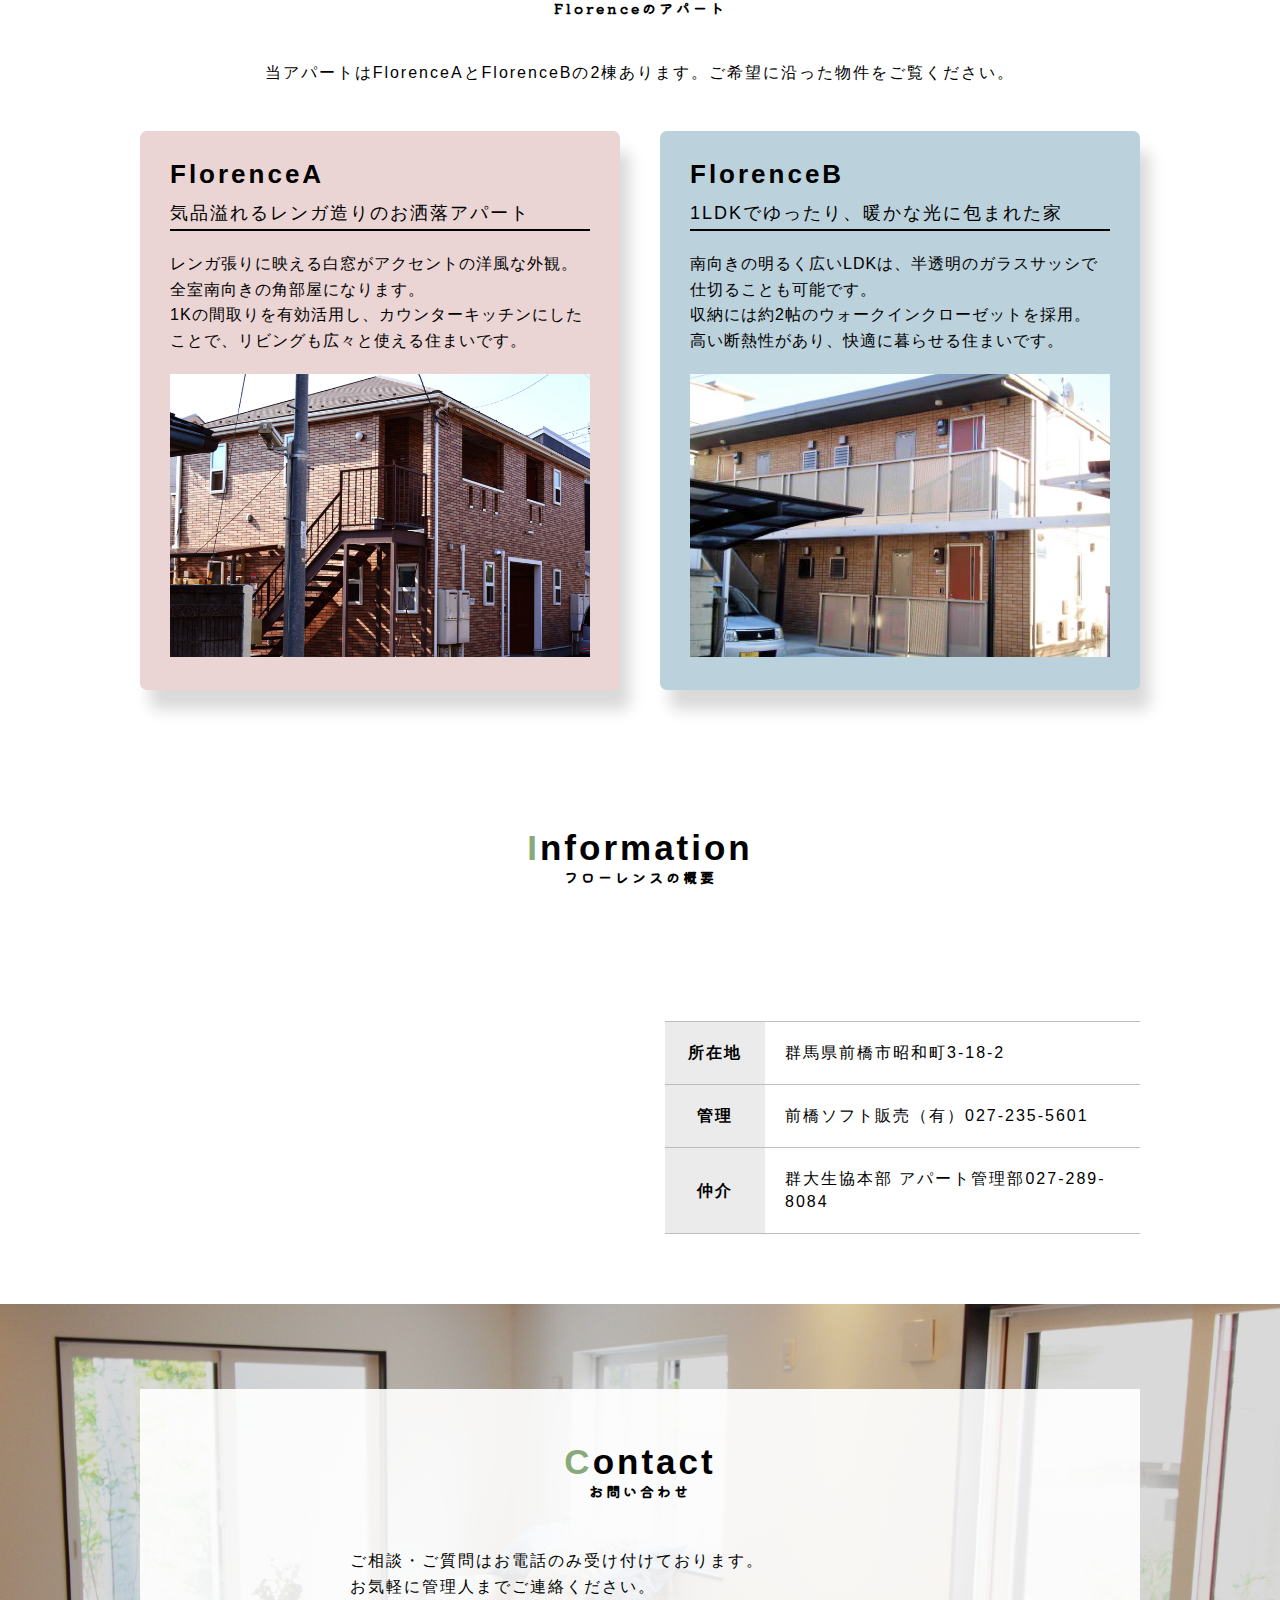
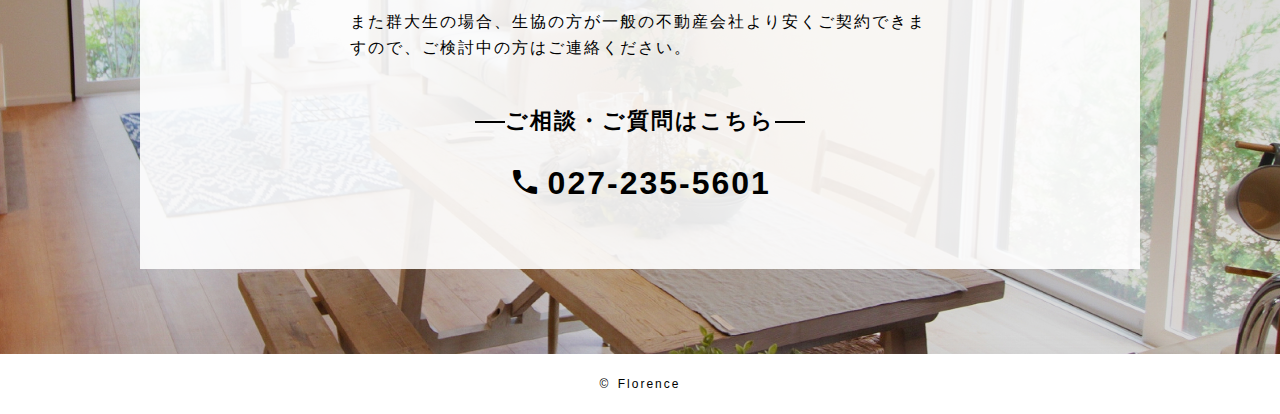
==== commit 92e671c4: "feat:スペルを修正した" ====
--- a/index.html
+++ b/index.html
@@ -45,7 +45,7 @@
             <a class="navigation__link" href="#apartment">Apartment</a>
           </li>
           <li class="navigation__item">
-            <a class="navigation__link" href="#infomation">Infomation</a>
+            <a class="navigation__link" href="#information">Information</a>
           </li>
           <li class="navigation__item">
             <a class="navigation__link" href="#contact">Contact</a>
@@ -173,7 +173,7 @@
           </div>
         </div>
       </div>
-      <div class="infomation">
+      <div class="information">
         <div class="inner">
           <div class="title">
             <h2 class="title__main">
@@ -181,29 +181,29 @@
             </h2>
             <h3 class="title__sub">フローレンスの概要</h3>
           </div>
-          <div class="infomation__wrap">
+          <div class="information__wrap">
             <iframe
-              class="infomation__map"
+              class="information__map"
               src="https://www.google.com/maps/embed?pb=!1m18!1m12!1m3!1d200.6966924166158!2d139.06132260520812!3d36.40563667716561!2m3!1f0!2f0!3f0!3m2!1i1024!2i768!4f13.1!3m3!1m2!1s0x601ef341fe35128b%3A0x1fdedfeb2cad691!2z44CSMzcxLTAwMzQg576k6aas55yM5YmN5qmL5biC5pit5ZKM55S677yT5LiB55uu77yR77yY4oiS77yR77yS!5e0!3m2!1sja!2sjp!4v1665762542159!5m2!1sja!2sjp"
             ></iframe>
-            <table class="infomation__table">
-              <tr class="infomation__row">
-                <th class="infomation__header">所在地</th>
-                <td class="infomation__data">群馬県前橋市昭和町3-18-2</td>
+            <table class="information__table">
+              <tr class="information__row">
+                <th class="information__header">所在地</th>
+                <td class="information__data">群馬県前橋市昭和町3-18-2</td>
               </tr>
-              <tr class="infomation__row">
-                <th class="infomation__header">管理</th>
-                <td class="infomation__data">
+              <tr class="information__row">
+                <th class="information__header">管理</th>
+                <td class="information__data">
                   前橋ソフト販売（有）<br
-                    class="infomation__blank"
+                    class="information__blank"
                   />027-235-5601
                 </td>
               </tr>
-              <tr class="infomation__row">
-                <th class="infomation__header">仲介</th>
-                <td class="infomation__data">
+              <tr class="information__row">
+                <th class="information__header">仲介</th>
+                <td class="information__data">
                   群大生協本部 アパート管理部<br
-                    class="infomation__blank"
+                    class="information__blank"
                   />027-289-8084
                 </td>
               </tr>
--- a/src/css/style.css
+++ b/src/css/style.css
@@ -1 +1 @@
-abbr,address,article,aside,audio,b,blockquote,body,canvas,caption,cite,code,dd,del,details,dfn,div,dl,dt,em,fieldset,figcaption,figure,footer,form,h1,h2,h3,h4,h5,h6,header,hgroup,html,i,iframe,img,ins,kbd,label,legend,li,mark,menu,nav,object,ol,p,pre,q,samp,section,small,span,strong,sub,summary,sup,table,tbody,td,tfoot,th,thead,time,tr,ul,var,video{margin:0;padding:0;border:0;outline:0;font-size:100%;vertical-align:baseline;background:transparent}body{line-height:1}article,aside,details,figcaption,figure,footer,header,hgroup,menu,nav,section{display:block}nav ul{list-style:none}blockquote,q{quotes:none}blockquote:after,blockquote:before,q:after,q:before{content:"";content:none}a{margin:0;padding:0;font-size:100%;vertical-align:baseline;background:transparent;text-decoration:none}button{background-color:transparent;border:none;cursor:pointer;outline:none;padding:0;-webkit-appearance:none;-moz-appearance:none;appearance:none}ins{background-color:#ff9;color:#000;text-decoration:none}mark{background-color:#ff9;color:#000;font-style:italic;font-weight:bold}del{text-decoration:line-through}abbr[title],dfn[title]{border-bottom:1px dotted;cursor:help}table{border-collapse:collapse;border-spacing:0}hr{display:block;height:1px;border:0;border-top:1px solid #cccccc;margin:1em 0;padding:0}input,select{vertical-align:middle}body{font-family:"Noto Sans JP",sans-serif;letter-spacing:2px}.inner{margin-left:auto;margin-right:auto;width:1000px}@media screen and (max-width:768px){.inner{width:100%;-webkit-box-sizing:border-box;box-sizing:border-box;padding:0 15px}}.inner{margin-left:auto;margin-right:auto;width:1000px}@media screen and (max-width:768px){.inner{width:100%;-webkit-box-sizing:border-box;box-sizing:border-box;padding:0 15px}}.inner{margin-left:auto;margin-right:auto;width:1000px}@media screen and (max-width:768px){.inner{width:100%;-webkit-box-sizing:border-box;box-sizing:border-box;padding:0 15px}}.inner{margin-left:auto;margin-right:auto;width:1000px}@media screen and (max-width:768px){.inner{width:100%;-webkit-box-sizing:border-box;box-sizing:border-box;padding:0 15px}}.footer{font-family:"Roboto",sans-serif;display:-webkit-box;display:-ms-flexbox;display:flex;-webkit-box-pack:center;-ms-flex-pack:center;justify-content:center;-webkit-box-align:center;-ms-flex-align:center;align-items:center;height:60px;font-size:12px;-webkit-box-shadow:-2px -7px 20px -5px rgba(189,189,189,0.2);box-shadow:-2px -7px 20px -5px rgba(189,189,189,0.2)}.footer__copyright{background:#ffffff}.footer__icon{margin-right:2px}.header{position:sticky;top:0;z-index:9999;height:80px;width:100%;-webkit-box-shadow:0 5px 20px 0 rgba(0,0,0,0.1490196078);box-shadow:0 5px 20px 0 rgba(0,0,0,0.1490196078);background:#ffffff;display:-webkit-box;display:-ms-flexbox;display:flex;-webkit-box-align:center;-ms-flex-align:center;align-items:center;-webkit-box-pack:justify;-ms-flex-pack:justify;justify-content:space-between}.header__logo{margin-left:20px;cursor:pointer}.header__logo img{width:280px}.header__mobile-logo{display:none}@media screen and (max-width:768px){.header__pc-logo{display:none}.header__mobile-logo{display:block}.header__logo{margin-left:20px}.header__logo a{width:unset}.header__logo .header__mobile-logo{width:45px}}.navigation{height:100%}.navigation__card{height:100%;display:-webkit-box;display:-ms-flexbox;display:flex}.navigation__item:last-of-type{background:#a4bd99;-webkit-transition:all 0.3s ease;transition:all 0.3s ease}.navigation__item:last-of-type:hover{background:#7b9f6b;-webkit-transition:all 0.3s ease;transition:all 0.3s ease}.navigation__link{position:relative;color:#000000;font-family:"kefa",sans-serif;font-size:18px;height:100%;padding:0 25px;display:-webkit-box;display:-ms-flexbox;display:flex;-webkit-box-pack:center;-ms-flex-pack:center;justify-content:center;-webkit-box-align:center;-ms-flex-align:center;align-items:center}.navigation__link:last-of-type{-webkit-transition:all 0.3s ease;transition:all 0.3s ease}.navigation__link:last-of-type:after{border-bottom:1px solid #000000;content:"";position:absolute;top:58px;left:50%;-webkit-transform:translate(-50%,-50%);transform:translate(-50%,-50%);-webkit-transition:all 0.3s ease;transition:all 0.3s ease;width:0px}.navigation__link:hover:after{width:40px}@media screen and (max-width:768px){.navigation{height:unset}.navigation__button{display:block}.navigation{height:30px;margin-right:20px}.open .navigation{height:100%;width:200px}.navigation{display:block}.navigation__button-line{background:#000000;display:block;height:2px;width:30px;-webkit-transition:all 0.3s ease;transition:all 0.3s ease}.navigation__button-line:nth-of-type(2){margin-top:10px}.navigation__button-line:nth-of-type(3){margin-top:10px}.open .navigation__button-line:first-of-type{-webkit-transform:translateY(10px) rotate(-45deg);transform:translateY(10px) rotate(-45deg)}.open .navigation__button-line:nth-of-type(2){opacity:0}.open .navigation__button-line:nth-of-type(3){-webkit-transform:translateY(-13px) rotate(45deg);transform:translateY(-13px) rotate(45deg)}.navigation__card{position:fixed;top:0;right:0;background:#ffffff;display:block;-webkit-transform:translateX(100%);transform:translateX(100%);-webkit-transition:all 0.3s ease;transition:all 0.3s ease;height:100%}.open .navigation__card{-webkit-transform:translateX(0);transform:translateX(0);-webkit-transition:all 0.3s ease;transition:all 0.3s ease}.navigation__link{background:#ffffff;font-size:14px;font-weight:bold;line-height:20px;width:140px;height:50px;text-align:left}.navigation__link:last-of-type:after{display:none}.navigation__item:first-of-type{padding-top:60px}}.contact{background-image:url(../../src/img/Florence_contact.jpg);background-size:cover;background-position:center;padding:85px 0;-webkit-box-sizing:border-box;box-sizing:border-box}.contact__wrap{width:100%;background:rgba(255,255,255,0.9);height:480px;padding:55px;-webkit-box-sizing:border-box;box-sizing:border-box}.contact__lead{width:580px;margin:0 auto;margin-top:50px;line-height:1.6}.contact__lead p:nth-of-type(3){margin-top:10px}.tel{padding:50px;text-align:center;position:relative}.tel__title{font-size:22px;position:relative;margin-bottom:30px}.tel__title:after,.tel__title:before{content:"";position:absolute;top:50%;width:30px;height:2px;background-color:black}.tel__title:before{left:230px}.tel__title:after{right:230px}.tel__number{font-size:32px;font-weight:700;color:#000000}.tel .material-icons{font-size:32px;position:relative;top:4px}a[href^="tel:"]{pointer-events:none}.infomation{padding:70px 0}.infomation__map{width:50%;height:300px}.infomation__wrap{display:-webkit-box;display:-ms-flexbox;display:flex;margin-top:50px;-webkit-box-align:end;-ms-flex-align:end;align-items:flex-end}.infomation__table{margin-left:50px;line-height:1.4;width:50%}.infomation__row{border-top:1px solid #bdbdbd}.infomation__row:nth-of-type(3){border-bottom:1px solid #bdbdbd}.infomation__header{width:60px;padding:20px;vertical-align:middle;background:rgba(189,189,189,0.3)}.infomation__data{padding:20px;vertical-align:middle}.infomation__blank{display:none}@media screen and (max-width:768px){.infomation__wrap{-webkit-box-orient:vertical;-webkit-box-direction:normal;-ms-flex-direction:column;flex-direction:column}.infomation__map{width:100%;height:300px}.infomation__table{width:100%;margin-left:0;margin-top:50px;font-size:14px}.infomation__header{padding:15px}.infomation__data{padding:15px}.infomation__blank{display:block}}.about{text-align:center;padding:120px 0 70px}.about__lead{font-family:"Noto Sans JP",sans-serif;font-size:16px;line-height:1.8;line-height:2;letter-spacing:2px;font-weight:300}.about__frame{position:relative;width:800px;margin:0 auto;padding:40px 0;margin-top:10px}.about__frame-deco{position:absolute;width:40px;height:40px}.about__frame-deco:first-of-type{top:0;left:0;border-top:1px solid;border-left:1px solid}.about__frame-deco:nth-of-type(2){bottom:0;right:0;border-bottom:1px solid;border-right:1px solid}@media screen and (max-width:768px){.about{padding:70px 0 20px}.about__lead{font-size:14px;text-align:left}.about__frame{width:100%;padding:30px 0 0 0}.about__frame-deco{display:none}}.apartment{padding:70px 0}.apartment__lead{text-align:center;margin:50px 0;letter-spacing:2px}.apartment__wrap{display:-webkit-box;display:-ms-flexbox;display:flex;-webkit-box-pack:justify;-ms-flex-pack:justify;justify-content:space-between}.apartment__link{color:unset}.apartment__card{width:420px;padding:30px;border-radius:7px;-webkit-box-shadow:10px 20px 15px rgba(0,0,0,0.1490196078);box-shadow:10px 20px 15px rgba(0,0,0,0.1490196078);-webkit-transition:all 0.3s ease;transition:all 0.3s ease}.apartment__card:hover{-webkit-transform:translate(5px,5px);transform:translate(5px,5px);-webkit-box-shadow:unset;box-shadow:unset;-webkit-transition:all 0.3s ease;transition:all 0.3s ease}.apartment__card--florenceA{background:#ead4d4;width:420px;padding:30px;border-radius:7px;-webkit-box-shadow:10px 20px 15px rgba(0,0,0,0.1490196078);box-shadow:10px 20px 15px rgba(0,0,0,0.1490196078);-webkit-transition:all 0.3s ease;transition:all 0.3s ease}.apartment__card--florenceA:hover{-webkit-transform:translate(5px,5px);transform:translate(5px,5px);-webkit-box-shadow:unset;box-shadow:unset;-webkit-transition:all 0.3s ease;transition:all 0.3s ease}.apartment__card--florenceB{background:#bbd1db;width:420px;padding:30px;border-radius:7px;-webkit-box-shadow:10px 20px 15px rgba(0,0,0,0.1490196078);box-shadow:10px 20px 15px rgba(0,0,0,0.1490196078);-webkit-transition:all 0.3s ease;transition:all 0.3s ease}.apartment__card--florenceB:hover{-webkit-transform:translate(5px,5px);transform:translate(5px,5px);-webkit-box-shadow:unset;box-shadow:unset;-webkit-transition:all 0.3s ease;transition:all 0.3s ease}.apartment__title{font-family:"kefa",sans-serif;font-size:26px;letter-spacing:3px}.apartment__text{padding:20px 0;line-height:1.6;letter-spacing:1px}.apartment__catchphrase{font-size:18px;margin-top:10px;border-bottom:2px solid;line-height:2rem}.apartment__img img{width:100%}.apartment__blank{display:none}@media screen and (max-width:768px){.apartment{padding:50px 0}.apartment__lead{text-align:left;font-size:14px;line-height:1.6}.apartment__wrap{-webkit-box-orient:vertical;-webkit-box-direction:normal;-ms-flex-direction:column;flex-direction:column}.apartment__card--florenceA{width:100%;-webkit-box-sizing:border-box;box-sizing:border-box}.apartment__card--florenceB{width:100%;-webkit-box-sizing:border-box;box-sizing:border-box}.apartment__link:nth-of-type(2){margin-top:40px}.apartment__catchphrase{font-size:16px;line-height:1.4}.apartment__text{font-size:14px}.apartment__blank{display:block}}.news{background:whitesmoke;margin-top:-51px;padding:60px 0px}.news__box{display:-webkit-box;display:-ms-flexbox;display:flex;-webkit-box-align:center;-ms-flex-align:center;align-items:center;-webkit-box-pack:justify;-ms-flex-pack:justify;justify-content:space-between}.news__card{background:#ffffff;-webkit-box-shadow:0 5px 20px 0 #d9d9d9;box-shadow:0 5px 20px 0 #d9d9d9;padding:20px;width:810px;font-size:14px}.news__data{font-weight:bold}.news__content{margin-left:10px}@media screen and (max-width:768px){.news__box{-webkit-box-orient:vertical;-webkit-box-direction:normal;-ms-flex-direction:column;flex-direction:column;-webkit-box-align:unset;-ms-flex-align:unset;align-items:unset}.news__card{display:-webkit-box;display:-ms-flexbox;display:flex;-webkit-box-orient:vertical;-webkit-box-direction:normal;-ms-flex-direction:column;flex-direction:column;padding:20px;margin-top:20px;width:unset;font-size:14px}.news__content{margin-left:0px;margin-top:10px}}.news-title{border-left:1px solid}.news-title__main{font-family:"kefa",sans-serif;font-size:35px;letter-spacing:3px;margin-top:-5px;margin-left:15px}.news-title__head{color:#88a97a}.news-title__second{font-family:"Kiwi Maru",sans-serif;font-size:18px;margin-top:10px;margin-left:15px}@media screen and (max-width:768px){.news-title__main{font-size:28px}.news-title__second{font-size:16px;margin-top:5px}}.swiper-slide img{width:100%}.swiper-wrapper{margin-bottom:50px}.swiper-catchphrase{position:absolute;left:40px;font-family:"Kiwi Maru",sans-serif;font-size:32px;z-index:5;color:#ffffff;background:#312626;padding:10px}.swiper-catchphrase__small{font-size:28px;margin-left:2px}.swiper-catchphrase:first-of-type{bottom:250px}.swiper-catchphrase:nth-of-type(2){bottom:200px}.swiper-catchphrase:nth-of-type(3){bottom:150px}.swiper-pagination{position:absolute;bottom:50px!important;left:40px!important;width:unset!important}.swiper-pagination-bullet{width:40px;border-radius:0;background:#ffffff;opacity:0.7}.swiper-pagination-bullet-active{width:40px;border-radius:0;background:#88a97a;opacity:1}.swiper-pagination-bullet{margin:2px!important}@media screen and (max-width:768px){.swiper{width:100%}.swiper img{width:100%}.swiper-catchphrase{left:10px;font-size:22px}.swiper-catchphrase__small{font-size:18px}.swiper-catchphrase:first-of-type{bottom:86px}.swiper-catchphrase:nth-of-type(2){bottom:48px}.swiper-catchphrase:nth-of-type(3){bottom:10px}.swiper-pagination{bottom:-30px!important;left:10px!important}.swiper-pagination-bullet{background:#bdbdbd;opacity:0.7}.swiper-pagination-bullet-active{background:#88a97a;opacity:1}}.swiper-vacancy{font-size:26px;font-weight:700;position:absolute;bottom:50px;right:10px;width:190px;height:190px;background:#c0d1b8;border-radius:100px;z-index:5;display:-webkit-box;display:-ms-flexbox;display:flex;-webkit-box-orient:vertical;-webkit-box-direction:normal;-ms-flex-direction:column;flex-direction:column;-webkit-box-align:center;-ms-flex-align:center;align-items:center;-webkit-box-pack:center;-ms-flex-pack:center;justify-content:center;-webkit-box-sizing:border-box;box-sizing:border-box}.swiper-vacancy__number{font-size:35px}.swiper-vacancy__contact{font-size:16px;text-align:center;margin-top:15px;line-height:1.3}@media screen and (max-width:768px){.swiper-vacancy{font-size:16px;bottom:-50px;right:10px;width:120px;height:120px;padding:15px}.swiper-vacancy__number{font-size:26px}.swiper-vacancy__contact{font-size:12px;margin-top:10px}.swiper-vacancy__contact--mobile{display:none}}@media screen and (max-width:768px){.menu__background{background:rgba(0,0,0,0.5647058824);position:fixed;bottom:0;left:0;right:0;top:0;-webkit-transition:all 0.3s ease;transition:all 0.3s ease;opacity:0;z-index:10}.open.menu__background{opacity:1}}.title{font-family:"kefa",sans-serif;letter-spacing:3px;font-weight:700;text-align:center}.title__main{font-size:35px}.title__main--head{color:#88a97a}.title__sub{font-family:"Kiwi Maru",sans-serif;font-size:14px;margin-top:5px}@media screen and (max-width:768px){.title__main{font-size:28px}.title__sub{font-size:12px}}+abbr,address,article,aside,audio,b,blockquote,body,canvas,caption,cite,code,dd,del,details,dfn,div,dl,dt,em,fieldset,figcaption,figure,footer,form,h1,h2,h3,h4,h5,h6,header,hgroup,html,i,iframe,img,ins,kbd,label,legend,li,mark,menu,nav,object,ol,p,pre,q,samp,section,small,span,strong,sub,summary,sup,table,tbody,td,tfoot,th,thead,time,tr,ul,var,video{margin:0;padding:0;border:0;outline:0;font-size:100%;vertical-align:baseline;background:transparent}body{line-height:1}article,aside,details,figcaption,figure,footer,header,hgroup,menu,nav,section{display:block}nav ul{list-style:none}blockquote,q{quotes:none}blockquote:after,blockquote:before,q:after,q:before{content:"";content:none}a{margin:0;padding:0;font-size:100%;vertical-align:baseline;background:transparent;text-decoration:none}button{background-color:transparent;border:none;cursor:pointer;outline:none;padding:0;-webkit-appearance:none;-moz-appearance:none;appearance:none}ins{background-color:#ff9;color:#000;text-decoration:none}mark{background-color:#ff9;color:#000;font-style:italic;font-weight:bold}del{text-decoration:line-through}abbr[title],dfn[title]{border-bottom:1px dotted;cursor:help}table{border-collapse:collapse;border-spacing:0}hr{display:block;height:1px;border:0;border-top:1px solid #cccccc;margin:1em 0;padding:0}input,select{vertical-align:middle}body{font-family:"Noto Sans JP",sans-serif;letter-spacing:2px}.inner{margin-left:auto;margin-right:auto;width:1000px}@media screen and (max-width:768px){.inner{width:100%;-webkit-box-sizing:border-box;box-sizing:border-box;padding:0 15px}}.inner{margin-left:auto;margin-right:auto;width:1000px}@media screen and (max-width:768px){.inner{width:100%;-webkit-box-sizing:border-box;box-sizing:border-box;padding:0 15px}}.inner{margin-left:auto;margin-right:auto;width:1000px}@media screen and (max-width:768px){.inner{width:100%;-webkit-box-sizing:border-box;box-sizing:border-box;padding:0 15px}}.inner{margin-left:auto;margin-right:auto;width:1000px}@media screen and (max-width:768px){.inner{width:100%;-webkit-box-sizing:border-box;box-sizing:border-box;padding:0 15px}}.footer{font-family:"Roboto",sans-serif;display:-webkit-box;display:-ms-flexbox;display:flex;-webkit-box-pack:center;-ms-flex-pack:center;justify-content:center;-webkit-box-align:center;-ms-flex-align:center;align-items:center;height:60px;font-size:12px;-webkit-box-shadow:-2px -7px 20px -5px rgba(189,189,189,0.2);box-shadow:-2px -7px 20px -5px rgba(189,189,189,0.2)}.footer__copyright{background:#ffffff}.footer__icon{margin-right:2px}.header{position:sticky;top:0;z-index:9999;height:80px;width:100%;-webkit-box-shadow:0 5px 20px 0 rgba(0,0,0,0.1490196078);box-shadow:0 5px 20px 0 rgba(0,0,0,0.1490196078);background:#ffffff;display:-webkit-box;display:-ms-flexbox;display:flex;-webkit-box-align:center;-ms-flex-align:center;align-items:center;-webkit-box-pack:justify;-ms-flex-pack:justify;justify-content:space-between}.header__logo{margin-left:20px;cursor:pointer}.header__logo img{width:280px}.header__mobile-logo{display:none}@media screen and (max-width:768px){.header__pc-logo{display:none}.header__mobile-logo{display:block}.header__logo{margin-left:20px}.header__logo a{width:unset}.header__logo .header__mobile-logo{width:45px}}.florenceA .navigation__item:last-of-type{background:#e2c3c3;-webkit-transition:all 0.3s ease;transition:all 0.3s ease}.florenceA .navigation__item:last-of-type:hover{background:#c98f8f;-webkit-transition:all 0.3s ease;transition:all 0.3s ease}.navigation{height:100%}.navigation__card{height:100%;display:-webkit-box;display:-ms-flexbox;display:flex}.navigation__item:last-of-type{background:#a4bd99;-webkit-transition:all 0.3s ease;transition:all 0.3s ease}.navigation__item:last-of-type:hover{background:#7b9f6b;-webkit-transition:all 0.3s ease;transition:all 0.3s ease}.navigation__link{position:relative;color:#000000;font-family:"kefa",sans-serif;font-size:18px;height:100%;padding:0 25px;display:-webkit-box;display:-ms-flexbox;display:flex;-webkit-box-pack:center;-ms-flex-pack:center;justify-content:center;-webkit-box-align:center;-ms-flex-align:center;align-items:center}.navigation__link:last-of-type{-webkit-transition:all 0.3s ease;transition:all 0.3s ease}.navigation__link:last-of-type:after{border-bottom:1px solid #000000;content:"";position:absolute;top:58px;left:50%;-webkit-transform:translate(-50%,-50%);transform:translate(-50%,-50%);-webkit-transition:all 0.3s ease;transition:all 0.3s ease;width:0px}.navigation__link:hover:after{width:40px}@media screen and (max-width:768px){.navigation{height:unset}.navigation__button{display:block}.navigation{height:30px;margin-right:20px}.open .navigation{height:100%;width:200px}.navigation{display:block}.navigation__button-line{background:#000000;display:block;height:2px;width:30px;-webkit-transition:all 0.3s ease;transition:all 0.3s ease}.navigation__button-line:nth-of-type(2){margin-top:10px}.navigation__button-line:nth-of-type(3){margin-top:10px}.open .navigation__button-line:first-of-type{-webkit-transform:translateY(10px) rotate(-45deg);transform:translateY(10px) rotate(-45deg)}.open .navigation__button-line:nth-of-type(2){opacity:0}.open .navigation__button-line:nth-of-type(3){-webkit-transform:translateY(-13px) rotate(45deg);transform:translateY(-13px) rotate(45deg)}.navigation__card{position:fixed;top:0;right:0;background:#ffffff;display:block;-webkit-transform:translateX(100%);transform:translateX(100%);-webkit-transition:all 0.3s ease;transition:all 0.3s ease;height:100%}.open .navigation__card{-webkit-transform:translateX(0);transform:translateX(0);-webkit-transition:all 0.3s ease;transition:all 0.3s ease}.navigation__link{background:#ffffff;font-size:14px;font-weight:bold;line-height:20px;width:140px;height:50px;text-align:left}.navigation__link:last-of-type:after{display:none}.navigation__item:first-of-type{padding-top:60px}}.contact{background-image:url(../../src/img/Florence_contact.jpg);background-size:cover;background-position:center;padding:85px 0;-webkit-box-sizing:border-box;box-sizing:border-box}.contact__wrap{width:100%;background:rgba(255,255,255,0.9);height:480px;padding:55px;-webkit-box-sizing:border-box;box-sizing:border-box}.contact__lead{width:580px;margin:0 auto;margin-top:50px;line-height:1.6}.contact__lead p:nth-of-type(3){margin-top:10px}.tel{padding:50px;text-align:center;position:relative}.tel__title{font-size:22px;position:relative;margin-bottom:30px}.tel__title:after,.tel__title:before{content:"";position:absolute;top:50%;width:30px;height:2px;background-color:black}.tel__title:before{left:230px}.tel__title:after{right:230px}.tel__number{font-size:32px;font-weight:700;color:#000000}.tel .material-icons{font-size:32px;position:relative;top:4px}a[href^="tel:"]{pointer-events:none}.information{padding:70px 0}.information__map{width:50%;height:300px}.information__wrap{display:-webkit-box;display:-ms-flexbox;display:flex;margin-top:50px;-webkit-box-align:end;-ms-flex-align:end;align-items:flex-end}.information__table{margin-left:50px;line-height:1.4;width:50%}.information__row{border-top:1px solid #bdbdbd}.information__row:last-of-type{border-bottom:1px solid #bdbdbd}.information__header{width:60px;padding:20px;vertical-align:middle;background:rgba(189,189,189,0.3)}.information__data{padding:20px;vertical-align:middle}.information__blank{display:none}.florenceA .information__table{width:100%;margin:50px 0 0 0}.florenceA .information__room-number{margin-right:15px;font-weight:700}.florenceA .information__room-number:nth-of-type(2){margin-right:108px}.florenceA .information__annotations{border:1px solid;padding:15px;width:605px;margin:0 auto;margin-top:40px;font-size:14px}.florenceA .information__mark{margin-right:3px}.florenceA .information__map{width:100%;margin:70px 0 30px}.about{text-align:center;padding:120px 0 70px}.about__lead{font-family:"Noto Sans JP",sans-serif;font-size:16px;line-height:1.8;line-height:2;letter-spacing:2px;font-weight:300}.about__frame{position:relative;width:800px;margin:0 auto;padding:40px 0;margin-top:10px}.about__frame-deco{position:absolute;width:40px;height:40px}.about__frame-deco:first-of-type{top:0;left:0;border-top:1px solid;border-left:1px solid}.about__frame-deco:nth-of-type(2){bottom:0;right:0;border-bottom:1px solid;border-right:1px solid}@media screen and (max-width:768px){.about{padding:70px 0 20px}.about__lead{font-size:14px;text-align:left}.about__frame{width:100%;padding:30px 0 0 0}.about__frame-deco{display:none}}.apartment{padding:70px 0}.apartment__lead{text-align:center;margin:50px 0;letter-spacing:2px}.apartment__wrap{display:-webkit-box;display:-ms-flexbox;display:flex;-webkit-box-pack:justify;-ms-flex-pack:justify;justify-content:space-between}.apartment__link{color:unset}.apartment__card{width:420px;padding:30px;border-radius:7px;-webkit-box-shadow:10px 20px 15px rgba(0,0,0,0.1490196078);box-shadow:10px 20px 15px rgba(0,0,0,0.1490196078);-webkit-transition:all 0.3s ease;transition:all 0.3s ease}.apartment__card:hover{-webkit-transform:translate(5px,5px);transform:translate(5px,5px);-webkit-box-shadow:unset;box-shadow:unset;-webkit-transition:all 0.3s ease;transition:all 0.3s ease}.apartment__card--florenceA{background:#ead4d4;width:420px;padding:30px;border-radius:7px;-webkit-box-shadow:10px 20px 15px rgba(0,0,0,0.1490196078);box-shadow:10px 20px 15px rgba(0,0,0,0.1490196078);-webkit-transition:all 0.3s ease;transition:all 0.3s ease}.apartment__card--florenceA:hover{-webkit-transform:translate(5px,5px);transform:translate(5px,5px);-webkit-box-shadow:unset;box-shadow:unset;-webkit-transition:all 0.3s ease;transition:all 0.3s ease}.apartment__card--florenceB{background:#bbd1db;width:420px;padding:30px;border-radius:7px;-webkit-box-shadow:10px 20px 15px rgba(0,0,0,0.1490196078);box-shadow:10px 20px 15px rgba(0,0,0,0.1490196078);-webkit-transition:all 0.3s ease;transition:all 0.3s ease}.apartment__card--florenceB:hover{-webkit-transform:translate(5px,5px);transform:translate(5px,5px);-webkit-box-shadow:unset;box-shadow:unset;-webkit-transition:all 0.3s ease;transition:all 0.3s ease}.apartment__title{font-family:"kefa",sans-serif;font-size:26px;letter-spacing:3px}.apartment__text{padding:20px 0;line-height:1.6;letter-spacing:1px}.apartment__catchphrase{font-size:18px;margin-top:10px;border-bottom:2px solid;line-height:2rem}.apartment__img img{width:100%}.apartment__blank{display:none}@media screen and (max-width:768px){.apartment{padding:50px 0}.apartment__lead{text-align:left;font-size:14px;line-height:1.6}.apartment__wrap{-webkit-box-orient:vertical;-webkit-box-direction:normal;-ms-flex-direction:column;flex-direction:column}.apartment__card--florenceA{width:100%;-webkit-box-sizing:border-box;box-sizing:border-box}.apartment__card--florenceB{width:100%;-webkit-box-sizing:border-box;box-sizing:border-box}.apartment__link:nth-of-type(2){margin-top:40px}.apartment__catchphrase{font-size:16px;line-height:1.4}.apartment__text{font-size:14px}.apartment__blank{display:block}}.news{background:whitesmoke;margin-top:-51px;padding:60px 0px}.news__box{display:-webkit-box;display:-ms-flexbox;display:flex;-webkit-box-align:center;-ms-flex-align:center;align-items:center;-webkit-box-pack:justify;-ms-flex-pack:justify;justify-content:space-between}.news__card{background:#ffffff;-webkit-box-shadow:0 5px 20px 0 #d9d9d9;box-shadow:0 5px 20px 0 #d9d9d9;padding:20px;width:810px;font-size:14px}.news__data{font-weight:bold}.news__content{margin-left:10px}@media screen and (max-width:768px){.news__box{-webkit-box-orient:vertical;-webkit-box-direction:normal;-ms-flex-direction:column;flex-direction:column;-webkit-box-align:unset;-ms-flex-align:unset;align-items:unset}.news__card{display:-webkit-box;display:-ms-flexbox;display:flex;-webkit-box-orient:vertical;-webkit-box-direction:normal;-ms-flex-direction:column;flex-direction:column;padding:20px;margin-top:20px;width:unset;font-size:14px}.news__content{margin-left:0px;margin-top:10px}}.news-title{border-left:1px solid}.news-title__main{font-family:"kefa",sans-serif;font-size:35px;letter-spacing:3px;margin-top:-5px;margin-left:15px}.news-title__head{color:#88a97a}.news-title__second{font-family:"Kiwi Maru",sans-serif;font-size:18px;margin-top:10px;margin-left:15px}@media screen and (max-width:768px){.news-title__main{font-size:28px}.news-title__second{font-size:16px;margin-top:5px}}.swiper-slide img{width:100%}.swiper-wrapper{margin-bottom:50px}.swiper-catchphrase{position:absolute;left:40px;font-family:"Kiwi Maru",sans-serif;font-size:32px;z-index:5;color:#ffffff;background:#312626;padding:10px}.swiper-catchphrase__small{font-size:28px;margin-left:2px}.swiper-catchphrase:first-of-type{bottom:250px}.swiper-catchphrase:nth-of-type(2){bottom:200px}.swiper-catchphrase:nth-of-type(3){bottom:150px}.swiper-pagination{position:absolute;bottom:50px!important;left:40px!important;width:unset!important}.swiper-pagination-bullet{width:40px;border-radius:0;background:#ffffff;opacity:0.7}.swiper-pagination-bullet-active{width:40px;border-radius:0;background:#88a97a;opacity:1}.swiper-pagination-bullet{margin:2px!important}@media screen and (max-width:768px){.swiper{width:100%}.swiper img{width:100%}.swiper-catchphrase{left:10px;font-size:22px}.swiper-catchphrase__small{font-size:18px}.swiper-catchphrase:first-of-type{bottom:86px}.swiper-catchphrase:nth-of-type(2){bottom:48px}.swiper-catchphrase:nth-of-type(3){bottom:10px}.swiper-pagination{bottom:-30px!important;left:10px!important}.swiper-pagination-bullet{background:#bdbdbd;opacity:0.7}.swiper-pagination-bullet-active{background:#88a97a;opacity:1}}.florenceA .swiper-slide img{width:60%;border-radius:0 0 0 100px}.florenceA .swiper-slide{text-align:right}.florenceA .swiper-catchphrase{color:#312626;background:unset}.florenceA .swiper-pagination{top:430px;right:450px}.florenceA .swiper-pagination-bullet{width:15px;height:15px;border-radius:15px;border:1px solid;margin:0 8px!important}.florenceA .swiper-pagination-bullet-active{background:#d1a1a1}.florenceA .swiper-catchphrase:first-of-type{bottom:280px}.florenceA .swiper-catchphrase:nth-of-type(2){bottom:230px}.florenceA .swiper-catchphrase:nth-of-type(3){bottom:180px}.florenceA .swiper-catchphrase:last-of-type{bottom:130px;letter-spacing:4px}.florenceA .swiper-vacancy{background:#e2c3c3;display:none}@media screen and (max-width:768px){.florenceA .swiper-slide img{width:80%}.florenceA .swiper-catchphrase{color:#ffffff;background:#312626}.florenceA .swiper-catchphrase:first-of-type{bottom:145px}.florenceA .swiper-catchphrase:nth-of-type(2){bottom:105px}.florenceA .swiper-catchphrase:nth-of-type(3){bottom:65px}.florenceA .swiper-catchphrase:nth-of-type(4){bottom:25px;letter-spacing:4px}.florenceA .swiper-pagination{top:unset;bottom:10px;left:0;right:unset}.florenceA .swiper-pagination-bullet{width:12px;height:12px;border-radius:12px;border:1px solid;margin:0 5px!important}}.swiper-vacancy{font-size:26px;font-weight:700;position:absolute;bottom:50px;right:10px;width:190px;height:190px;background:#c0d1b8;border-radius:100px;z-index:5;display:-webkit-box;display:-ms-flexbox;display:flex;-webkit-box-orient:vertical;-webkit-box-direction:normal;-ms-flex-direction:column;flex-direction:column;-webkit-box-align:center;-ms-flex-align:center;align-items:center;-webkit-box-pack:center;-ms-flex-pack:center;justify-content:center;-webkit-box-sizing:border-box;box-sizing:border-box}.swiper-vacancy__number{font-size:35px}.swiper-vacancy__contact{font-size:16px;text-align:center;margin-top:15px;line-height:1.3}@media screen and (max-width:768px){.swiper-vacancy{font-size:16px;bottom:-50px;right:10px;width:120px;height:120px;padding:15px}.swiper-vacancy__number{font-size:26px}.swiper-vacancy__contact{font-size:12px;margin-top:10px}.swiper-vacancy__contact--mobile{display:none}}@media screen and (max-width:768px){.menu__background{background:rgba(0,0,0,0.5647058824);position:fixed;bottom:0;left:0;right:0;top:0;-webkit-transition:all 0.3s ease;transition:all 0.3s ease;opacity:0;z-index:10}.open.menu__background{opacity:1}}.title{font-family:"kefa",sans-serif;letter-spacing:3px;font-weight:700;text-align:center}.title__main{font-size:35px}.title__main--head{color:#88a97a}.title__sub{font-family:"Kiwi Maru",sans-serif;font-size:14px;margin-top:5px}@media screen and (max-width:768px){.title__main{font-size:28px}.title__sub{font-size:12px}}.florenceA .title__main--head{color:#d1a1a1}